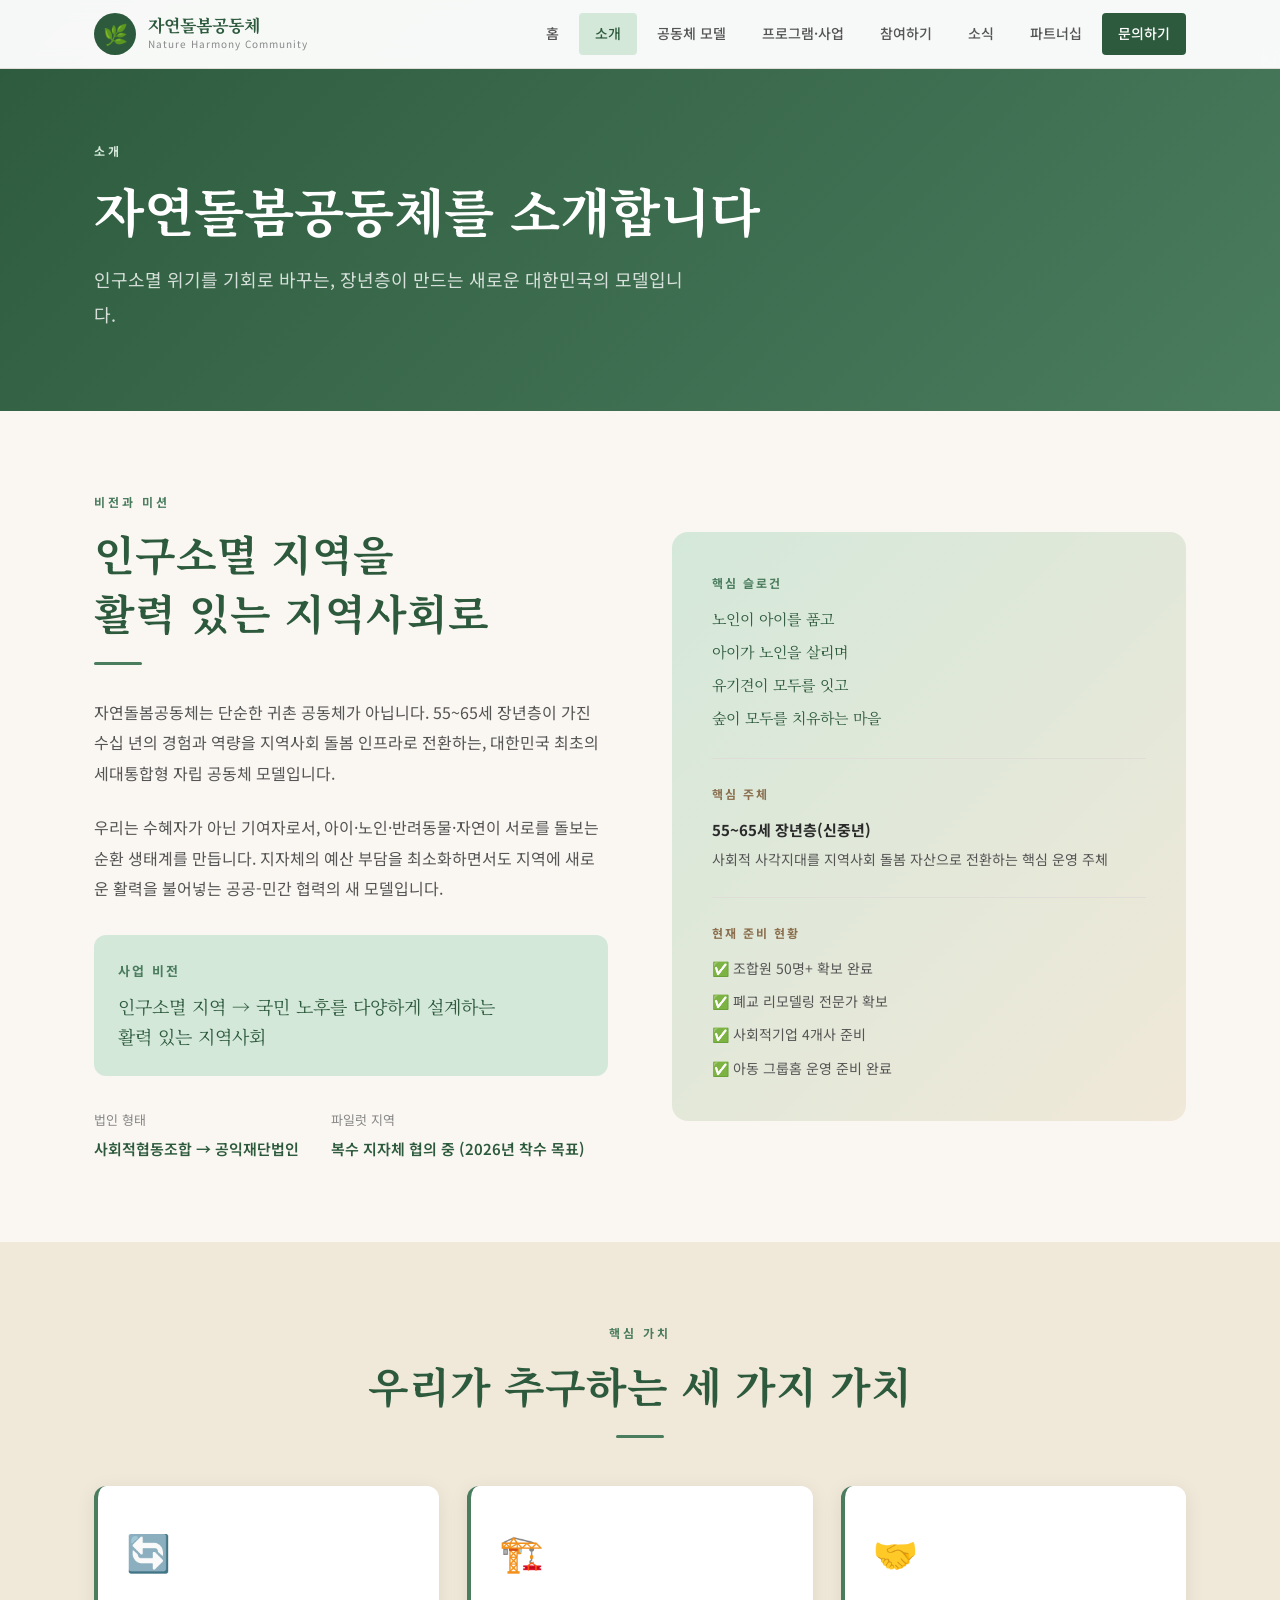
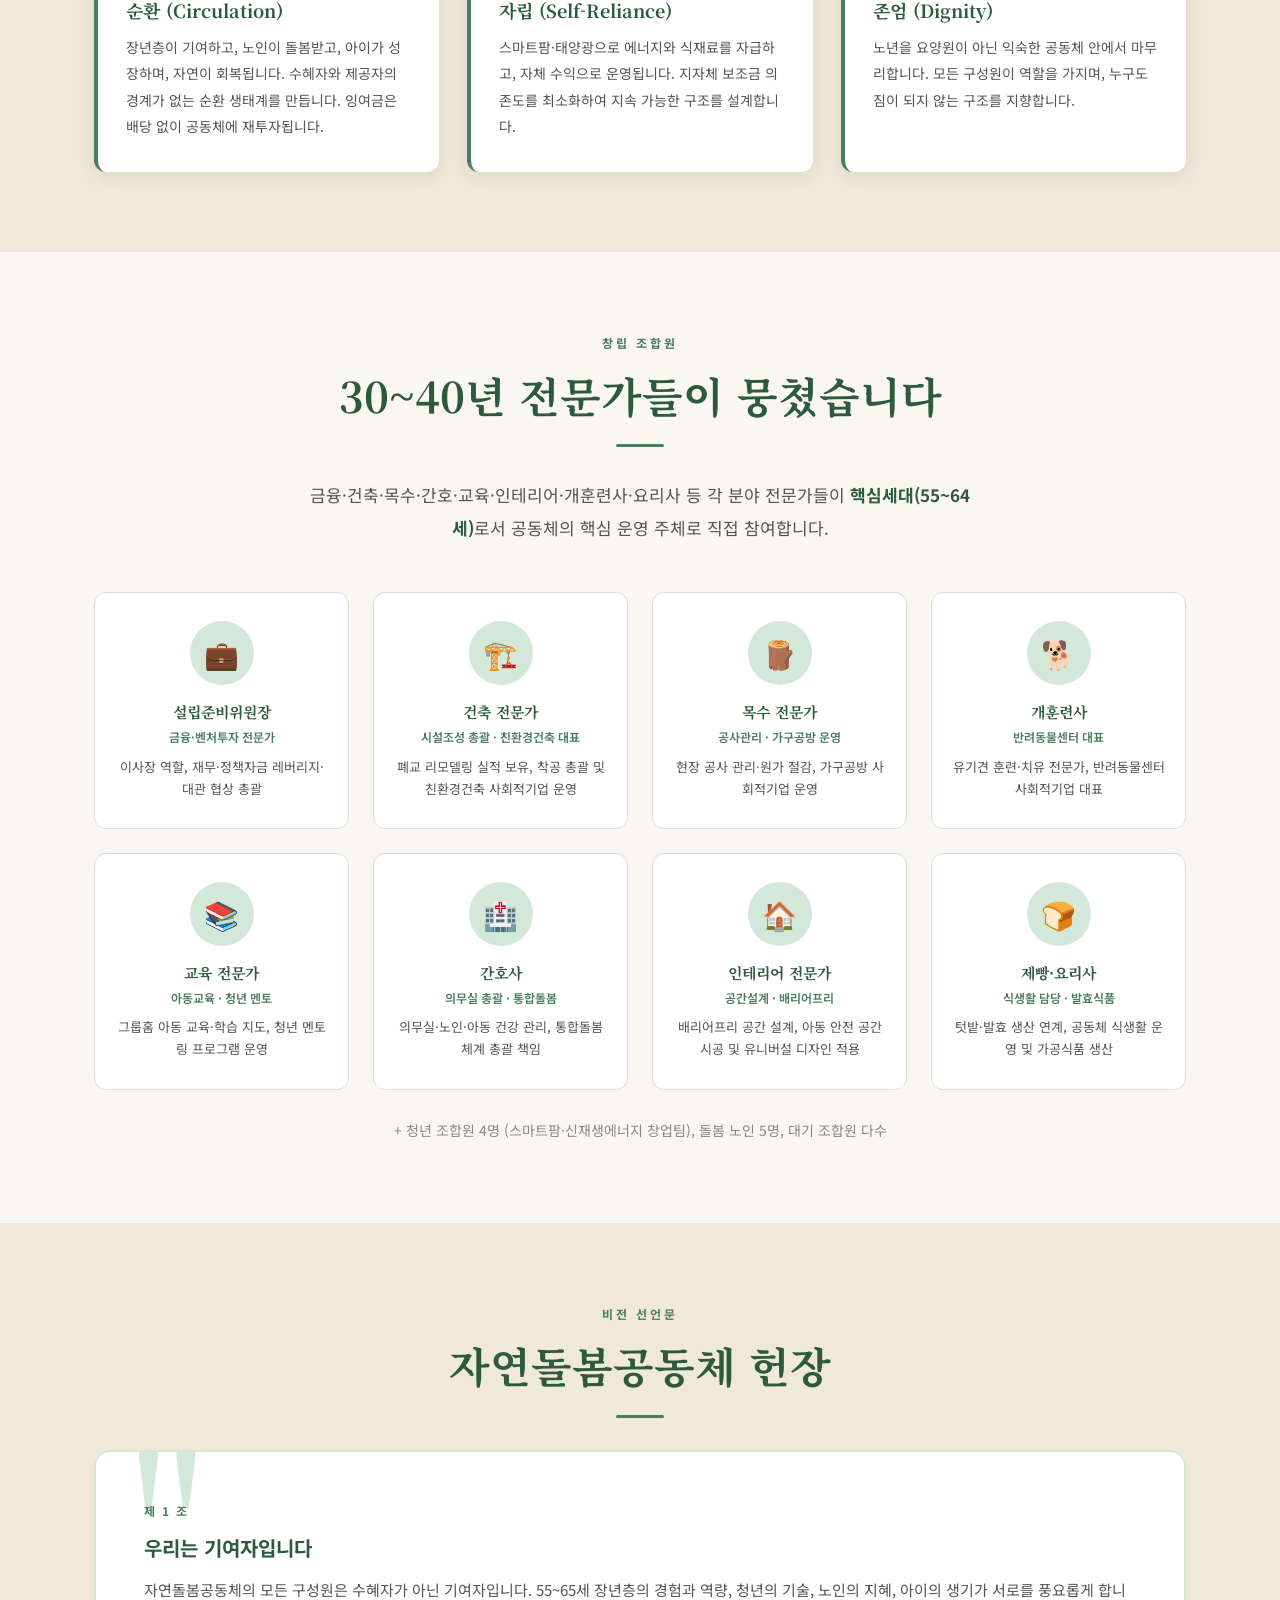
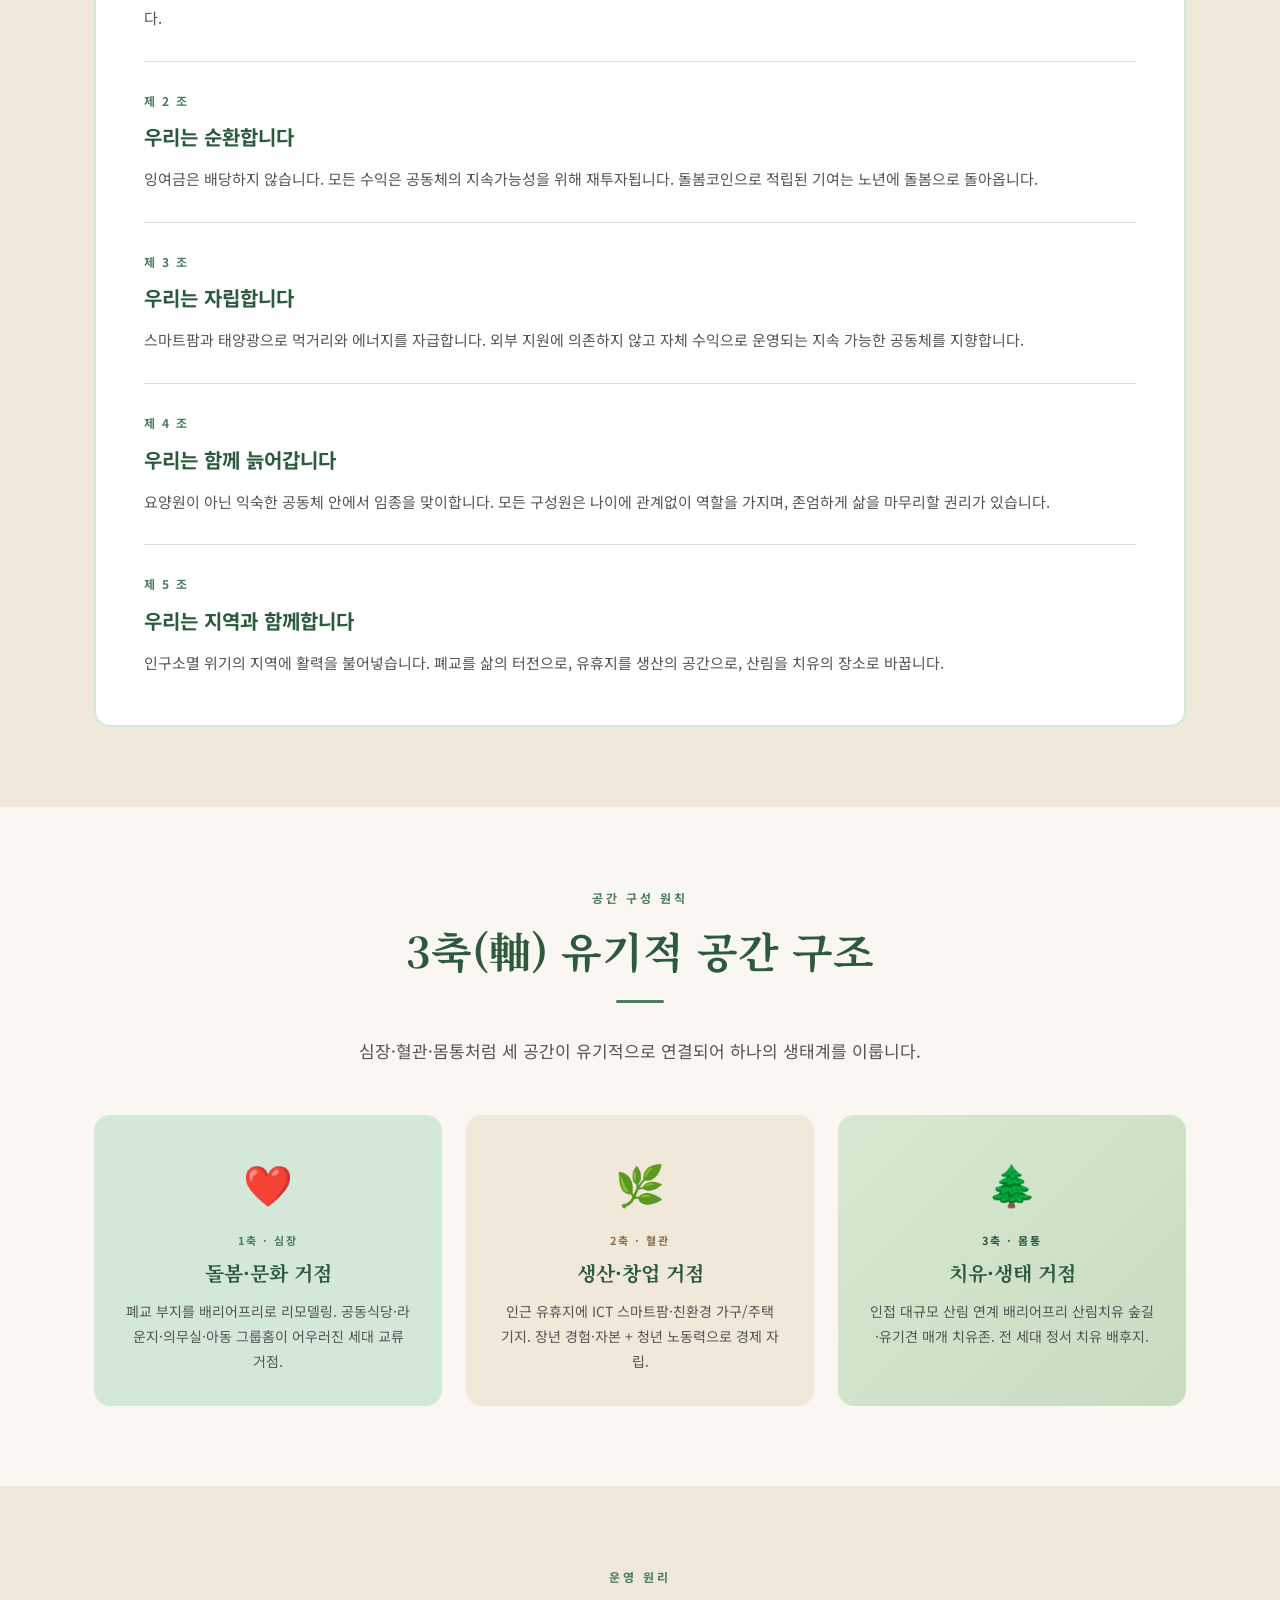
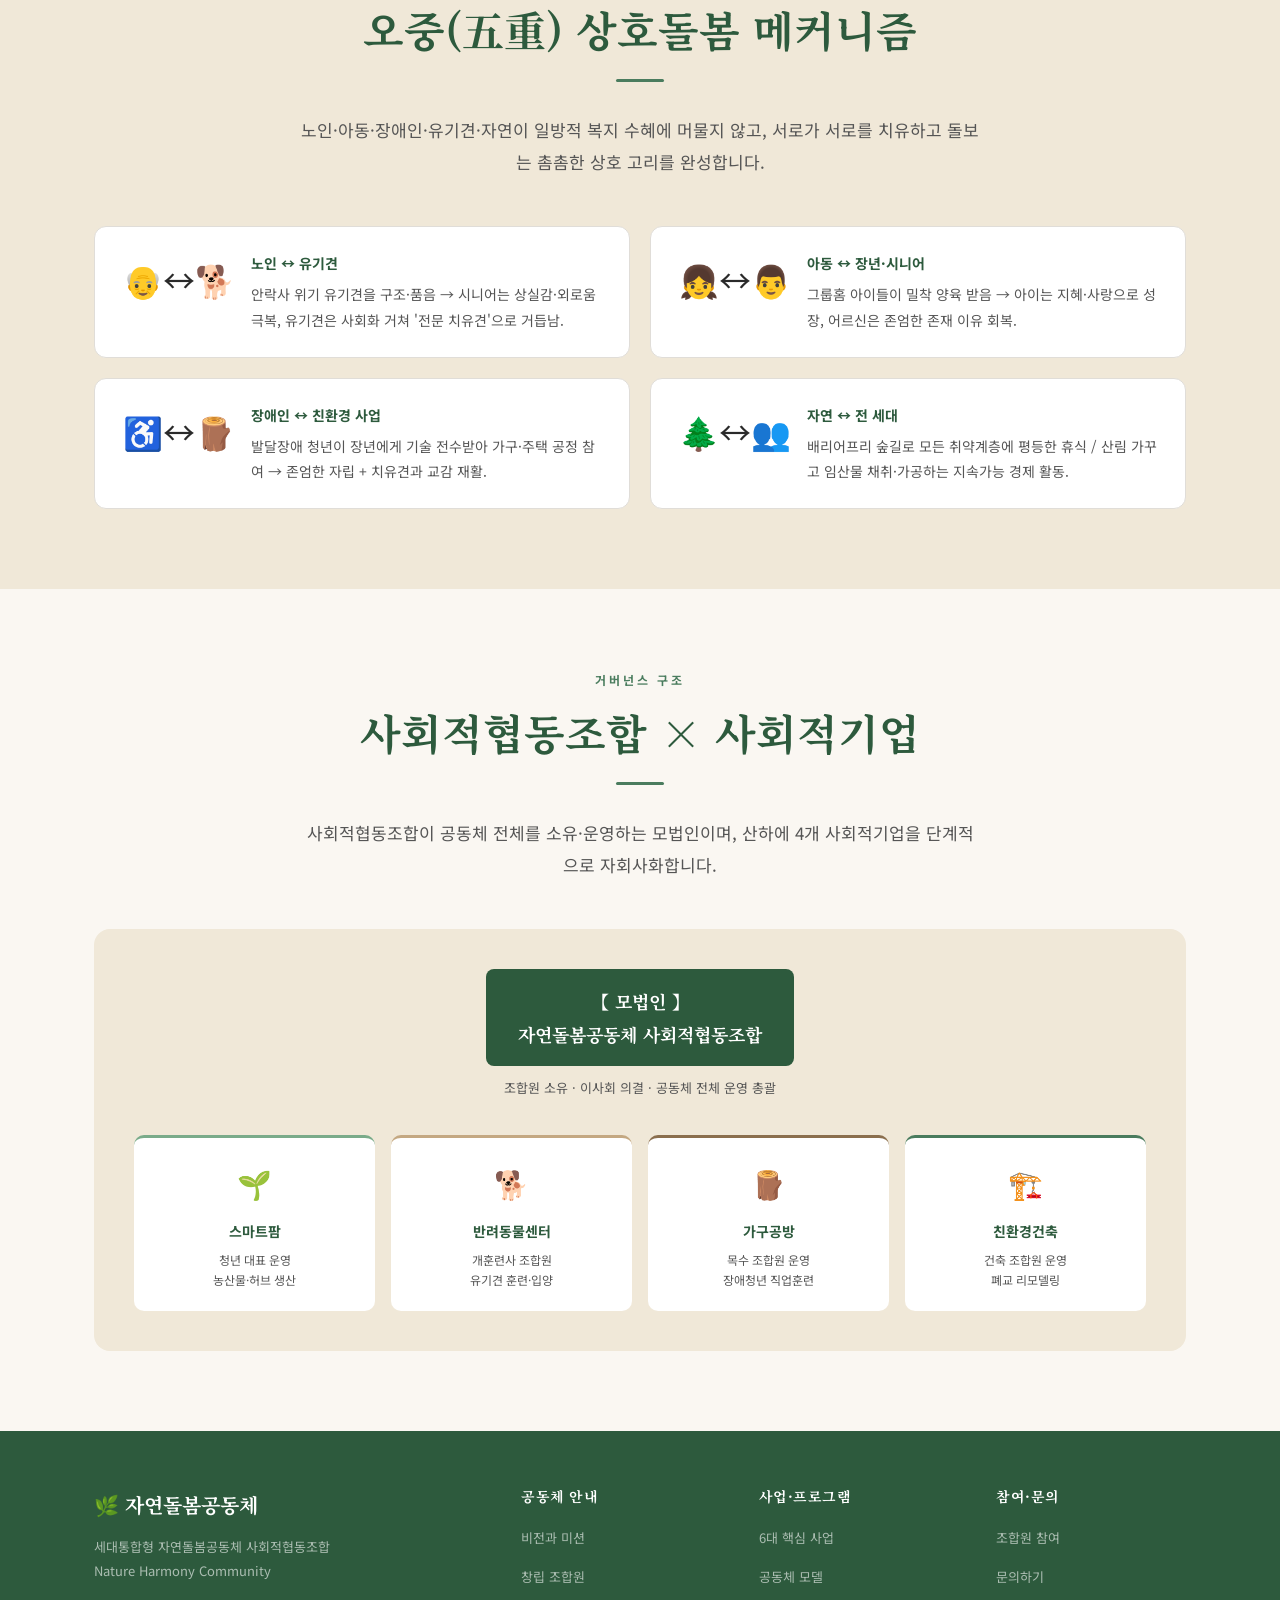
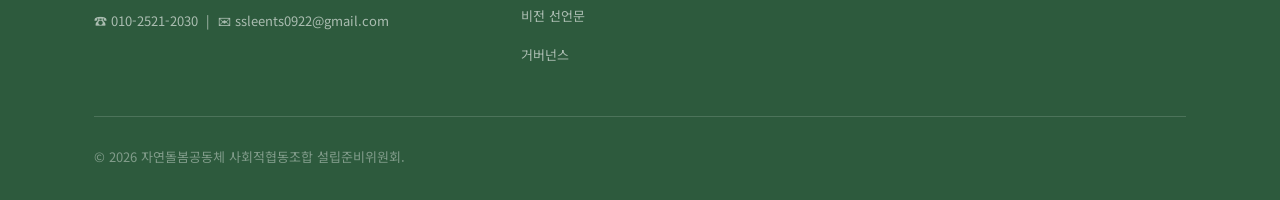
==== about.html @ 639fa91c "Add proposals page, anonymize names, update nav across all pages" ====
﻿<!DOCTYPE html>
<html lang="ko">
<head>
  <meta charset="UTF-8">
  <meta name="viewport" content="width=device-width, initial-scale=1.0">
  <title>소개 — 자연돌봄공동체</title>
  <link rel="stylesheet" href="style.css">
  <link rel="manifest" href="manifest.json">
  <meta name="theme-color" content="#2d5a3d">
  <meta name="apple-mobile-web-app-capable" content="yes">
  <meta name="apple-mobile-web-app-status-bar-style" content="black-translucent">
  <meta name="apple-mobile-web-app-title" content="자연돌봄공동체">
  <link rel="apple-touch-icon" href="images/icon-192.png">
  <style>
    .page-hero {
      background: linear-gradient(135deg, var(--green-deep) 0%, var(--green-mid) 100%);
      padding: 140px 0 80px;
      color: var(--white);
    }
    .value-grid {
      display: grid;
      grid-template-columns: repeat(3, 1fr);
      gap: 28px;
      margin-top: 48px;
    }
    .value-card {
      background: var(--white);
      border-radius: 12px;
      padding: 32px 28px;
      border-left: 4px solid var(--green-mid);
      box-shadow: 0 4px 20px var(--shadow);
    }
    .value-card h3 { font-size: 18px; color: var(--green-deep); margin-bottom: 10px; }
    .value-card p { font-size: 14px; color: var(--text-mid); line-height: 1.9; }
    .member-grid {
      display: grid;
      grid-template-columns: repeat(4, 1fr);
      gap: 24px;
      margin-top: 48px;
    }
    .member-card {
      background: var(--white);
      border-radius: 12px;
      padding: 28px 20px;
      text-align: center;
      border: 1px solid var(--border);
      transition: all 0.3s;
    }
    .member-card:hover {
      transform: translateY(-4px);
      box-shadow: 0 12px 36px var(--shadow-mid);
    }
    .member-avatar {
      width: 64px; height: 64px;
      border-radius: 50%;
      background: var(--green-pale);
      margin: 0 auto 16px;
      display: flex; align-items: center; justify-content: center;
      font-size: 28px;
    }
    .member-card h4 { font-size: 15px; color: var(--green-deep); margin-bottom: 4px; }
    .member-card .role { font-size: 12px; color: var(--green-mid); font-weight: 600; margin-bottom: 8px; }
    .member-card p { font-size: 13px; color: var(--text-mid); line-height: 1.7; }
    .charter-box {
      background: var(--white);
      border-radius: 16px;
      padding: 48px;
      border: 2px solid var(--green-pale);
      position: relative;
      overflow: hidden;
    }
    .charter-box::before {
      content: '"';
      position: absolute; top: -20px; left: 32px;
      font-family: 'Noto Serif KR', serif;
      font-size: 200px; color: var(--green-pale);
      line-height: 1; z-index: 0;
    }
    .charter-content { position: relative; z-index: 1; }
    .charter-article { margin-bottom: 28px; padding-bottom: 28px; border-bottom: 1px solid var(--border); }
    .charter-article:last-child { border-bottom: none; margin-bottom: 0; padding-bottom: 0; }
    .charter-num { font-size: 12px; font-weight: 700; letter-spacing: 2px; color: var(--green-mid); margin-bottom: 8px; }
    .charter-title { font-size: 20px; font-weight: 700; color: var(--green-deep); margin-bottom: 10px; }
    .charter-text { font-size: 15px; color: var(--text-mid); line-height: 1.9; }
    @media (max-width: 768px) {
      .value-grid { grid-template-columns: 1fr; }
      .member-grid { grid-template-columns: repeat(2, 1fr); }
      .charter-box { padding: 28px; }
    }
    @media (max-width: 480px) {
      .member-grid { grid-template-columns: 1fr; }
    }
  </style>
</head>
<body>

<nav id="navbar">
  <div class="container">
    <div class="nav-inner">
      <a href="index.html" class="nav-logo">
        <div class="nav-logo-icon">🌿</div>
        <div class="nav-logo-text">
          <span class="nav-logo-main">자연돌봄공동체</span>
          <span class="nav-logo-sub">Nature Harmony Community</span>
        </div>
      </a>
      <ul class="nav-menu" id="navMenu">
        <li><a href="index.html">홈</a></li>
        <li><a href="about.html" class="active">소개</a></li>
        <li><a href="community.html">공동체 모델</a></li>
        <li><a href="programs.html">프로그램·사업</a></li>
        <li><a href="join.html">참여하기</a></li>
        <li><a href="news.html">소식</a></li>
        <li><a href="proposals.html">파트너십</a></li>
        <li><a href="contact.html" class="nav-cta">문의하기</a></li>
      </ul>
      <button class="nav-toggle" id="navToggle"><span></span><span></span><span></span></button>
    </div>
  </div>
</nav>

<!-- 페이지 히어로 -->
<section class="page-hero">
  <div class="container">
    <div class="section-label" style="color:var(--green-pale)">소개</div>
    <h1 style="font-family:'Noto Serif KR',serif;font-size:clamp(32px,5vw,52px);font-weight:700;margin-bottom:16px;">
      자연돌봄공동체를 소개합니다
    </h1>
    <p style="font-size:18px;color:rgba(255,255,255,0.8);max-width:600px;line-height:1.9;">
      인구소멸 위기를 기회로 바꾸는, 장년층이 만드는 새로운 대한민국의 모델입니다.
    </p>
  </div>
</section>

<!-- 비전과 미션 -->
<section class="section" id="vision">
  <div class="container">
    <div class="intro-grid">
      <div class="fade-in">
        <div class="section-label">비전과 미션</div>
        <h2 class="section-title">인구소멸 지역을<br>활력 있는 지역사회로</h2>
        <div class="divider"></div>
        <p style="font-size:16px;color:var(--text-mid);line-height:1.9;margin-bottom:24px;">
          자연돌봄공동체는 단순한 귀촌 공동체가 아닙니다. 55~65세 장년층이 가진 수십 년의 경험과 역량을 지역사회 돌봄 인프라로 전환하는, 대한민국 최초의 세대통합형 자립 공동체 모델입니다.
        </p>
        <p style="font-size:16px;color:var(--text-mid);line-height:1.9;margin-bottom:32px;">
          우리는 수혜자가 아닌 기여자로서, 아이·노인·반려동물·자연이 서로를 돌보는 순환 생태계를 만듭니다. 지자체의 예산 부담을 최소화하면서도 지역에 새로운 활력을 불어넣는 공공-민간 협력의 새 모델입니다.
        </p>
        <div style="background:var(--green-pale);border-radius:12px;padding:24px;margin-bottom:32px;">
          <div style="font-size:13px;font-weight:700;color:var(--green-mid);letter-spacing:2px;margin-bottom:8px;">사업 비전</div>
          <div style="font-family:'Noto Serif KR',serif;font-size:18px;color:var(--green-deep);line-height:1.7;">
            인구소멸 지역 → 국민 노후를 다양하게 설계하는<br>활력 있는 지역사회
          </div>
        </div>
        <div style="display:flex;gap:32px;">
          <div>
            <div style="font-size:13px;color:var(--text-light);margin-bottom:4px;">법인 형태</div>
            <div style="font-size:15px;font-weight:600;color:var(--green-deep)">사회적협동조합 → 공익재단법인</div>
          </div>
          <div>
            <div style="font-size:13px;color:var(--text-light);margin-bottom:4px;">파일럿 지역</div>
            <div style="font-size:15px;font-weight:600;color:var(--green-deep)">복수 지자체 협의 중 (2026년 착수 목표)</div>
          </div>
        </div>
      </div>
      <div class="fade-in stagger-2">
        <div style="background:linear-gradient(135deg,var(--green-pale),var(--earth-pale));border-radius:16px;padding:40px;height:100%;display:flex;flex-direction:column;gap:24px;">
          <div>
            <div style="font-size:12px;font-weight:700;letter-spacing:2px;color:var(--green-mid);margin-bottom:8px;">핵심 슬로건</div>
            <div style="font-family:'Noto Serif KR',serif;font-size:15px;color:var(--green-deep);line-height:2.2;">
              노인이 아이를 품고<br>
              아이가 노인을 살리며<br>
              유기견이 모두를 잇고<br>
              숲이 모두를 치유하는 마을
            </div>
          </div>
          <hr style="border:none;border-top:1px solid var(--border);">
          <div>
            <div style="font-size:12px;font-weight:700;letter-spacing:2px;color:var(--earth-mid);margin-bottom:12px;">핵심 주체</div>
            <div style="font-size:15px;color:var(--text-dark);line-height:1.9;">
              <strong>55~65세 장년층(신중년)</strong><br>
              <span style="font-size:14px;color:var(--text-mid);">사회적 사각지대를 지역사회 돌봄 자산으로 전환하는 핵심 운영 주체</span>
            </div>
          </div>
          <hr style="border:none;border-top:1px solid var(--border);">
          <div>
            <div style="font-size:12px;font-weight:700;letter-spacing:2px;color:var(--earth-mid);margin-bottom:12px;">현재 준비 현황</div>
            <div style="display:flex;flex-direction:column;gap:8px;">
              <div style="font-size:14px;color:var(--text-mid);">✅ 조합원 50명+ 확보 완료</div>
              <div style="font-size:14px;color:var(--text-mid);">✅ 폐교 리모델링 전문가 확보</div>
              <div style="font-size:14px;color:var(--text-mid);">✅ 사회적기업 4개사 준비</div>
              <div style="font-size:14px;color:var(--text-mid);">✅ 아동 그룹홈 운영 준비 완료</div>
            </div>
          </div>
        </div>
      </div>
    </div>
  </div>
</section>

<!-- 핵심 가치 -->
<section class="section section-alt">
  <div class="container">
    <div class="text-center fade-in">
      <div class="section-label">핵심 가치</div>
      <h2 class="section-title">우리가 추구하는 세 가지 가치</h2>
      <div class="divider divider-center"></div>
    </div>
    <div class="value-grid">
      <div class="value-card fade-in stagger-1">
        <div style="font-size:36px;margin-bottom:16px;">🔄</div>
        <h3>순환 (Circulation)</h3>
        <p>장년층이 기여하고, 노인이 돌봄받고, 아이가 성장하며, 자연이 회복됩니다. 수혜자와 제공자의 경계가 없는 순환 생태계를 만듭니다. 잉여금은 배당 없이 공동체에 재투자됩니다.</p>
      </div>
      <div class="value-card fade-in stagger-2">
        <div style="font-size:36px;margin-bottom:16px;">🏗️</div>
        <h3>자립 (Self-Reliance)</h3>
        <p>스마트팜·태양광으로 에너지와 식재료를 자급하고, 자체 수익으로 운영됩니다. 지자체 보조금 의존도를 최소화하여 지속 가능한 구조를 설계합니다.</p>
      </div>
      <div class="value-card fade-in stagger-3">
        <div style="font-size:36px;margin-bottom:16px;">🤝</div>
        <h3>존엄 (Dignity)</h3>
        <p>노년을 요양원이 아닌 익숙한 공동체 안에서 마무리합니다. 모든 구성원이 역할을 가지며, 누구도 짐이 되지 않는 구조를 지향합니다.</p>
      </div>
    </div>
  </div>
</section>

<!-- 창립 조합원 -->
<section class="section" id="members">
  <div class="container">
    <div class="text-center fade-in">
      <div class="section-label">창립 조합원</div>
      <h2 class="section-title">30~40년 전문가들이 뭉쳤습니다</h2>
      <div class="divider divider-center"></div>
      <p class="section-subtitle">
        금융·건축·목수·간호·교육·인테리어·개훈련사·요리사 등 각 분야 전문가들이
        <strong style="color:var(--green-deep)">핵심세대(55~64세)</strong>로서 공동체의 핵심 운영 주체로 직접 참여합니다.
      </p>
    </div>
    <div class="member-grid">
      <div class="member-card fade-in stagger-1">
        <div class="member-avatar">💼</div>
        <h4>설립준비위원장</h4>
        <div class="role">금융·벤처투자 전문가</div>
        <p>이사장 역할, 재무·정책자금 레버리지·대관 협상 총괄</p>
      </div>
      <div class="member-card fade-in stagger-2">
        <div class="member-avatar">🏗️</div>
        <h4>건축 전문가</h4>
        <div class="role">시설조성 총괄 · 친환경건축 대표</div>
        <p>폐교 리모델링 실적 보유, 착공 총괄 및 친환경건축 사회적기업 운영</p>
      </div>
      <div class="member-card fade-in stagger-3">
        <div class="member-avatar">🪵</div>
        <h4>목수 전문가</h4>
        <div class="role">공사관리 · 가구공방 운영</div>
        <p>현장 공사 관리·원가 절감, 가구공방 사회적기업 운영</p>
      </div>
      <div class="member-card fade-in stagger-4">
        <div class="member-avatar">🐕</div>
        <h4>개훈련사</h4>
        <div class="role">반려동물센터 대표</div>
        <p>유기견 훈련·치유 전문가, 반려동물센터 사회적기업 대표</p>
      </div>
      <div class="member-card fade-in stagger-1">
        <div class="member-avatar">📚</div>
        <h4>교육 전문가</h4>
        <div class="role">아동교육 · 청년 멘토</div>
        <p>그룹홈 아동 교육·학습 지도, 청년 멘토링 프로그램 운영</p>
      </div>
      <div class="member-card fade-in stagger-2">
        <div class="member-avatar">🏥</div>
        <h4>간호사</h4>
        <div class="role">의무실 총괄 · 통합돌봄</div>
        <p>의무실·노인·아동 건강 관리, 통합돌봄 체계 총괄 책임</p>
      </div>
      <div class="member-card fade-in stagger-3">
        <div class="member-avatar">🏠</div>
        <h4>인테리어 전문가</h4>
        <div class="role">공간설계 · 배리어프리</div>
        <p>배리어프리 공간 설계, 아동 안전 공간 시공 및 유니버설 디자인 적용</p>
      </div>
      <div class="member-card fade-in stagger-4">
        <div class="member-avatar">🍞</div>
        <h4>제빵·요리사</h4>
        <div class="role">식생활 담당 · 발효식품</div>
        <p>텃밭·발효 생산 연계, 공동체 식생활 운영 및 가공식품 생산</p>
      </div>
    </div>
    <p style="text-align:center;margin-top:28px;font-size:14px;color:var(--text-light);">
      + 청년 조합원 4명 (스마트팜·신재생에너지 창업팀), 돌봄 노인 5명, 대기 조합원 다수
    </p>
  </div>
</section>

<!-- 비전 선언문 / 헌장 -->
<section class="section section-alt" id="charter">
  <div class="container">
    <div class="text-center fade-in">
      <div class="section-label">비전 선언문</div>
      <h2 class="section-title">자연돌봄공동체 헌장</h2>
      <div class="divider divider-center"></div>
    </div>
    <div class="charter-box fade-in" style="margin-top:0;">
      <div class="charter-content">
        <div class="charter-article">
          <div class="charter-num">제 1 조</div>
          <div class="charter-title">우리는 기여자입니다</div>
          <div class="charter-text">자연돌봄공동체의 모든 구성원은 수혜자가 아닌 기여자입니다. 55~65세 장년층의 경험과 역량, 청년의 기술, 노인의 지혜, 아이의 생기가 서로를 풍요롭게 합니다.</div>
        </div>
        <div class="charter-article">
          <div class="charter-num">제 2 조</div>
          <div class="charter-title">우리는 순환합니다</div>
          <div class="charter-text">잉여금은 배당하지 않습니다. 모든 수익은 공동체의 지속가능성을 위해 재투자됩니다. 돌봄코인으로 적립된 기여는 노년에 돌봄으로 돌아옵니다.</div>
        </div>
        <div class="charter-article">
          <div class="charter-num">제 3 조</div>
          <div class="charter-title">우리는 자립합니다</div>
          <div class="charter-text">스마트팜과 태양광으로 먹거리와 에너지를 자급합니다. 외부 지원에 의존하지 않고 자체 수익으로 운영되는 지속 가능한 공동체를 지향합니다.</div>
        </div>
        <div class="charter-article">
          <div class="charter-num">제 4 조</div>
          <div class="charter-title">우리는 함께 늙어갑니다</div>
          <div class="charter-text">요양원이 아닌 익숙한 공동체 안에서 임종을 맞이합니다. 모든 구성원은 나이에 관계없이 역할을 가지며, 존엄하게 삶을 마무리할 권리가 있습니다.</div>
        </div>
        <div class="charter-article">
          <div class="charter-num">제 5 조</div>
          <div class="charter-title">우리는 지역과 함께합니다</div>
          <div class="charter-text">인구소멸 위기의 지역에 활력을 불어넣습니다. 폐교를 삶의 터전으로, 유휴지를 생산의 공간으로, 산림을 치유의 장소로 바꿉니다.</div>
        </div>
      </div>
    </div>
  </div>
</section>

<!-- 3축 공간 구조 -->
<section class="section" id="space">
  <div class="container">
    <div class="text-center fade-in">
      <div class="section-label">공간 구성 원칙</div>
      <h2 class="section-title">3축(軸) 유기적 공간 구조</h2>
      <div class="divider divider-center"></div>
      <p class="section-subtitle">
        심장·혈관·몸통처럼 세 공간이 유기적으로 연결되어 하나의 생태계를 이룹니다.
      </p>
    </div>
    <div style="display:grid;grid-template-columns:repeat(3,1fr);gap:24px;margin-top:48px;" class="fade-in axis-grid">
      <div style="background:var(--green-pale);border-radius:16px;padding:32px;text-align:center;">
        <div style="font-size:40px;margin-bottom:12px;">❤️</div>
        <div style="font-size:11px;font-weight:700;letter-spacing:2px;color:var(--green-mid);margin-bottom:8px;">1축 · 심장</div>
        <h3 style="font-size:20px;color:var(--green-deep);margin-bottom:12px;">돌봄·문화 거점</h3>
        <p style="font-size:14px;color:var(--text-mid);line-height:1.8;">폐교 부지를 배리어프리로 리모델링. 공동식당·라운지·의무실·아동 그룹홈이 어우러진 세대 교류 거점.</p>
      </div>
      <div style="background:var(--earth-pale);border-radius:16px;padding:32px;text-align:center;">
        <div style="font-size:40px;margin-bottom:12px;">🌿</div>
        <div style="font-size:11px;font-weight:700;letter-spacing:2px;color:var(--earth-mid);margin-bottom:8px;">2축 · 혈관</div>
        <h3 style="font-size:20px;color:var(--green-deep);margin-bottom:12px;">생산·창업 거점</h3>
        <p style="font-size:14px;color:var(--text-mid);line-height:1.8;">인근 유휴지에 ICT 스마트팜·친환경 가구/주택 기지. 장년 경험·자본 + 청년 노동력으로 경제 자립.</p>
      </div>
      <div style="background:linear-gradient(135deg,#d8e8d0,#c8dcc0);border-radius:16px;padding:32px;text-align:center;">
        <div style="font-size:40px;margin-bottom:12px;">🌲</div>
        <div style="font-size:11px;font-weight:700;letter-spacing:2px;color:var(--green-deep);margin-bottom:8px;">3축 · 몸통</div>
        <h3 style="font-size:20px;color:var(--green-deep);margin-bottom:12px;">치유·생태 거점</h3>
        <p style="font-size:14px;color:var(--text-mid);line-height:1.8;">인접 대규모 산림 연계 배리어프리 산림치유 숲길·유기견 매개 치유존. 전 세대 정서 치유 배후지.</p>
      </div>
    </div>
    <style>@media(max-width:640px){.axis-grid{grid-template-columns:1fr!important;}}</style>
  </div>
</section>

<!-- 오중 상호돌봄 -->
<section class="section section-alt">
  <div class="container">
    <div class="text-center fade-in">
      <div class="section-label">운영 원리</div>
      <h2 class="section-title">오중(五重) 상호돌봄 메커니즘</h2>
      <div class="divider divider-center"></div>
      <p class="section-subtitle">
        노인·아동·장애인·유기견·자연이 일방적 복지 수혜에 머물지 않고,
        서로가 서로를 치유하고 돌보는 촘촘한 상호 고리를 완성합니다.
      </p>
    </div>
    <div style="display:grid;grid-template-columns:1fr 1fr;gap:20px;margin-top:48px;" class="fade-in mutual-grid">
      <div style="background:var(--white);border-radius:12px;padding:24px 28px;border:1px solid var(--border);display:flex;gap:16px;align-items:flex-start;">
        <div style="font-size:32px;flex-shrink:0;">👴↔️🐕</div>
        <div>
          <div style="font-size:14px;font-weight:700;color:var(--green-deep);margin-bottom:6px;">노인 ↔ 유기견</div>
          <p style="font-size:14px;color:var(--text-mid);line-height:1.8;">안락사 위기 유기견을 구조·품음 → 시니어는 상실감·외로움 극복, 유기견은 사회화 거쳐 '전문 치유견'으로 거듭남.</p>
        </div>
      </div>
      <div style="background:var(--white);border-radius:12px;padding:24px 28px;border:1px solid var(--border);display:flex;gap:16px;align-items:flex-start;">
        <div style="font-size:32px;flex-shrink:0;">👧↔️👨</div>
        <div>
          <div style="font-size:14px;font-weight:700;color:var(--green-deep);margin-bottom:6px;">아동 ↔ 장년·시니어</div>
          <p style="font-size:14px;color:var(--text-mid);line-height:1.8;">그룹홈 아이들이 밀착 양육 받음 → 아이는 지혜·사랑으로 성장, 어르신은 존엄한 존재 이유 회복.</p>
        </div>
      </div>
      <div style="background:var(--white);border-radius:12px;padding:24px 28px;border:1px solid var(--border);display:flex;gap:16px;align-items:flex-start;">
        <div style="font-size:32px;flex-shrink:0;">♿↔️🪵</div>
        <div>
          <div style="font-size:14px;font-weight:700;color:var(--green-deep);margin-bottom:6px;">장애인 ↔ 친환경 사업</div>
          <p style="font-size:14px;color:var(--text-mid);line-height:1.8;">발달장애 청년이 장년에게 기술 전수받아 가구·주택 공정 참여 → 존엄한 자립 + 치유견과 교감 재활.</p>
        </div>
      </div>
      <div style="background:var(--white);border-radius:12px;padding:24px 28px;border:1px solid var(--border);display:flex;gap:16px;align-items:flex-start;">
        <div style="font-size:32px;flex-shrink:0;">🌲↔️👥</div>
        <div>
          <div style="font-size:14px;font-weight:700;color:var(--green-deep);margin-bottom:6px;">자연 ↔ 전 세대</div>
          <p style="font-size:14px;color:var(--text-mid);line-height:1.8;">배리어프리 숲길로 모든 취약계층에 평등한 휴식 / 산림 가꾸고 임산물 채취·가공하는 지속가능 경제 활동.</p>
        </div>
      </div>
    </div>
    <style>@media(max-width:640px){.mutual-grid{grid-template-columns:1fr!important;}}</style>
  </div>
</section>

<!-- 거버넌스 -->
<section class="section" id="governance">
  <div class="container">
    <div class="text-center fade-in">
      <div class="section-label">거버넌스 구조</div>
      <h2 class="section-title">사회적협동조합 × 사회적기업</h2>
      <div class="divider divider-center"></div>
      <p class="section-subtitle">
        사회적협동조합이 공동체 전체를 소유·운영하는 모법인이며,
        산하에 4개 사회적기업을 단계적으로 자회사화합니다.
      </p>
    </div>
    <div style="margin-top:48px;background:var(--earth-pale);border-radius:16px;padding:40px;" class="fade-in">
      <div style="text-align:center;margin-bottom:36px;">
        <div style="display:inline-block;background:var(--green-deep);color:white;padding:16px 32px;border-radius:8px;font-family:'Noto Serif KR',serif;font-size:18px;font-weight:700;">
          【 모법인 】<br>자연돌봄공동체 사회적협동조합
        </div>
        <div style="font-size:13px;color:var(--text-mid);margin-top:10px;">조합원 소유 · 이사회 의결 · 공동체 전체 운영 총괄</div>
      </div>
      <div style="display:grid;grid-template-columns:repeat(4,1fr);gap:16px;" class="governance-sub">
        <div style="background:white;border-radius:10px;padding:20px;text-align:center;border-top:3px solid #7aab8a;">
          <div style="font-size:28px;margin-bottom:10px;">🌱</div>
          <div style="font-size:14px;font-weight:700;color:var(--green-deep);margin-bottom:6px;">스마트팜</div>
          <div style="font-size:12px;color:var(--text-mid);line-height:1.7;">청년 대표 운영<br>농산물·허브 생산</div>
        </div>
        <div style="background:white;border-radius:10px;padding:20px;text-align:center;border-top:3px solid #c4a882;">
          <div style="font-size:28px;margin-bottom:10px;">🐕</div>
          <div style="font-size:14px;font-weight:700;color:var(--green-deep);margin-bottom:6px;">반려동물센터</div>
          <div style="font-size:12px;color:var(--text-mid);line-height:1.7;">개훈련사 조합원<br>유기견 훈련·입양</div>
        </div>
        <div style="background:white;border-radius:10px;padding:20px;text-align:center;border-top:3px solid #8b6f4e;">
          <div style="font-size:28px;margin-bottom:10px;">🪵</div>
          <div style="font-size:14px;font-weight:700;color:var(--green-deep);margin-bottom:6px;">가구공방</div>
          <div style="font-size:12px;color:var(--text-mid);line-height:1.7;">목수 조합원 운영<br>장애청년 직업훈련</div>
        </div>
        <div style="background:white;border-radius:10px;padding:20px;text-align:center;border-top:3px solid #4a7c5e;">
          <div style="font-size:28px;margin-bottom:10px;">🏗️</div>
          <div style="font-size:14px;font-weight:700;color:var(--green-deep);margin-bottom:6px;">친환경건축</div>
          <div style="font-size:12px;color:var(--text-mid);line-height:1.7;">건축 조합원 운영<br>폐교 리모델링</div>
        </div>
      </div>
    </div>
    <style>
      @media (max-width: 640px) {
        .governance-sub { grid-template-columns: repeat(2, 1fr) !important; }
      }
    </style>
  </div>
</section>

<footer>
  <div class="container">
    <div class="footer-grid">
      <div>
        <div class="footer-logo-main">🌿 자연돌봄공동체</div>
        <p class="footer-desc">세대통합형 자연돌봄공동체 사회적협동조합<br>Nature Harmony Community<br><br>☎ 010-2521-2030 &nbsp;|&nbsp; ✉ ssleents0922@gmail.com</p>
      </div>
      <div class="footer-col">
        <h4>공동체 안내</h4>
        <ul>
          <li><a href="about.html#vision">비전과 미션</a></li>
          <li><a href="about.html#members">창립 조합원</a></li>
          <li><a href="about.html#charter">비전 선언문</a></li>
          <li><a href="about.html#governance">거버넌스</a></li>
        </ul>
      </div>
      <div class="footer-col">
        <h4>사업·프로그램</h4>
        <ul>
          <li><a href="programs.html">6대 핵심 사업</a></li>
          <li><a href="community.html">공동체 모델</a></li>
        </ul>
      </div>
      <div class="footer-col">
        <h4>참여·문의</h4>
        <ul>
          <li><a href="join.html">조합원 참여</a></li>
          <li><a href="contact.html">문의하기</a></li>
        </ul>
      </div>
    </div>
    <div class="footer-bottom">
      <span>© 2026 자연돌봄공동체 사회적협동조합 설립준비위원회.</span>
      
    </div>
  </div>
</footer>

<script>
  const navbar = document.getElementById('navbar');
  window.addEventListener('scroll', () => navbar.classList.toggle('scrolled', window.scrollY > 20));
    if ('serviceWorker' in navigator) { navigator.serviceWorker.register('/sw.js').catch(()=>{}); }
  document.getElementById('navToggle').addEventListener('click', () => document.getElementById('navMenu').classList.toggle('open'));
  const observer = new IntersectionObserver(entries => entries.forEach(e => { if(e.isIntersecting) e.target.classList.add('visible'); }), { threshold: 0.1 });
  document.querySelectorAll('.fade-in').forEach(el => observer.observe(el));
</script>
</body>
</html>
---- style.css ----
/* ===========================
   자연돌봄공동체 공식 홈페이지
   디자인: 한국적 자연/친환경 감성
   =========================== */

@import url('https://fonts.googleapis.com/css2?family=Noto+Serif+KR:wght@300;400;600;700&family=Noto+Sans+KR:wght@300;400;500;700&display=swap');

:root {
  --green-deep:   #2d5a3d;
  --green-mid:    #4a7c5e;
  --green-light:  #7aab8a;
  --green-pale:   #d4e8da;
  --earth-dark:   #5c4a32;
  --earth-mid:    #8b6f4e;
  --earth-light:  #c4a882;
  --earth-pale:   #f0e8d8;
  --cream:        #faf7f2;
  --white:        #ffffff;
  --text-dark:    #2a2a2a;
  --text-mid:     #555555;
  --text-light:   #888888;
  --accent:       #e8773a;
  --accent-pale:  #fef0e6;
  --shadow:       rgba(0,0,0,0.08);
  --shadow-mid:   rgba(0,0,0,0.15);
  --border:       #e0ddd8;
}

* { margin: 0; padding: 0; box-sizing: border-box; }

html { scroll-behavior: smooth; }

body {
  font-family: 'Noto Sans KR', sans-serif;
  color: var(--text-dark);
  background: var(--cream);
  line-height: 1.8;
}

h1, h2, h3, h4 {
  font-family: 'Noto Serif KR', serif;
  line-height: 1.4;
}

a { text-decoration: none; color: inherit; }

img { max-width: 100%; display: block; }

/* ===== 공통 레이아웃 ===== */
.container {
  max-width: 1140px;
  margin: 0 auto;
  padding: 0 24px;
}

.section {
  padding: 80px 0;
}

.section-alt {
  background: var(--earth-pale);
}

.section-green {
  background: var(--green-deep);
  color: var(--white);
}

.section-label {
  font-size: 12px;
  font-weight: 700;
  letter-spacing: 3px;
  text-transform: uppercase;
  color: var(--green-mid);
  margin-bottom: 12px;
}

.section-green .section-label {
  color: var(--green-pale);
}

.section-title {
  font-size: clamp(28px, 4vw, 42px);
  font-weight: 700;
  color: var(--green-deep);
  margin-bottom: 16px;
}

.section-green .section-title {
  color: var(--white);
}

.section-subtitle {
  font-size: 17px;
  color: var(--text-mid);
  max-width: 680px;
  line-height: 1.9;
}

.section-green .section-subtitle {
  color: rgba(255,255,255,0.8);
}

.text-center { text-align: center; }
.text-center .section-subtitle { margin: 0 auto; }

.divider {
  width: 48px;
  height: 3px;
  background: var(--green-mid);
  margin: 20px 0 32px;
  border-radius: 2px;
}

.divider-center {
  margin: 20px auto 32px;
}

/* ===== 버튼 ===== */
.btn {
  display: inline-block;
  padding: 14px 32px;
  border-radius: 4px;
  font-size: 15px;
  font-weight: 500;
  cursor: pointer;
  transition: all 0.25s;
  font-family: 'Noto Sans KR', sans-serif;
  border: none;
  letter-spacing: 0.5px;
}

.btn-primary {
  background: var(--green-deep);
  color: var(--white);
}

.btn-primary:hover {
  background: var(--green-mid);
  transform: translateY(-1px);
  box-shadow: 0 6px 20px rgba(45,90,61,0.3);
}

.btn-outline {
  background: transparent;
  color: var(--green-deep);
  border: 2px solid var(--green-deep);
}

.btn-outline:hover {
  background: var(--green-deep);
  color: var(--white);
}

.btn-white {
  background: var(--white);
  color: var(--green-deep);
}

.btn-white:hover {
  background: var(--green-pale);
}

/* ===== 네비게이션 ===== */
#navbar {
  position: fixed;
  top: 0; left: 0; right: 0;
  z-index: 1000;
  background: rgba(255,255,255,0.96);
  backdrop-filter: blur(10px);
  border-bottom: 1px solid var(--border);
  transition: box-shadow 0.3s;
}

#navbar.scrolled {
  box-shadow: 0 2px 20px var(--shadow-mid);
}

.nav-inner {
  display: flex;
  align-items: center;
  justify-content: space-between;
  height: 68px;
}

.nav-logo {
  display: flex;
  align-items: center;
  gap: 12px;
}

.nav-logo-icon {
  width: 42px;
  height: 42px;
  background: var(--green-deep);
  border-radius: 50%;
  display: flex;
  align-items: center;
  justify-content: center;
  font-size: 20px;
}

.nav-logo-text {
  display: flex;
  flex-direction: column;
}

.nav-logo-main {
  font-family: 'Noto Serif KR', serif;
  font-size: 17px;
  font-weight: 700;
  color: var(--green-deep);
  line-height: 1.2;
}

.nav-logo-sub {
  font-size: 10px;
  color: var(--text-light);
  letter-spacing: 1px;
}

.nav-menu {
  display: flex;
  list-style: none;
  gap: 4px;
  align-items: center;
}

.nav-menu a {
  display: block;
  padding: 8px 16px;
  font-size: 14px;
  font-weight: 500;
  color: var(--text-mid);
  border-radius: 4px;
  transition: all 0.2s;
  white-space: nowrap;
}

.nav-menu a:hover,
.nav-menu a.active {
  color: var(--green-deep);
  background: var(--green-pale);
}

.nav-cta {
  background: var(--green-deep) !important;
  color: var(--white) !important;
  border-radius: 4px;
}

.nav-cta:hover {
  background: var(--green-mid) !important;
}

.nav-toggle {
  display: none;
  background: none;
  border: none;
  cursor: pointer;
  padding: 8px;
  flex-direction: column;
  gap: 5px;
}

.nav-toggle span {
  display: block;
  width: 24px;
  height: 2px;
  background: var(--green-deep);
  border-radius: 2px;
  transition: all 0.3s;
}

/* ===== 히어로 ===== */
#hero {
  min-height: 100vh;
  background:
    linear-gradient(to bottom, rgba(20,45,28,0.65) 0%, rgba(20,45,28,0.4) 60%, rgba(20,45,28,0.7) 100%),
    url('images/hero-bg.jpg') center 30%/cover no-repeat;
  display: flex;
  align-items: center;
  padding-top: 68px;
  position: relative;
  overflow: hidden;
}

#hero::after {
  content: '';
  position: absolute;
  bottom: 0; left: 0; right: 0;
  height: 80px;
  background: linear-gradient(to top, var(--cream), transparent);
}

.hero-content {
  color: var(--white);
  max-width: 760px;
}

.hero-badge {
  display: inline-block;
  background: rgba(255,255,255,0.18);
  backdrop-filter: blur(6px);
  border: 1px solid rgba(255,255,255,0.3);
  color: var(--white);
  padding: 6px 18px;
  border-radius: 20px;
  font-size: 13px;
  font-weight: 500;
  letter-spacing: 1px;
  margin-bottom: 28px;
}

.hero-title {
  font-family: 'Noto Serif KR', serif;
  font-size: clamp(34px, 5vw, 64px);
  font-weight: 700;
  line-height: 1.3;
  margin-bottom: 24px;
  text-shadow: 0 2px 20px rgba(0,0,0,0.3);
}

.hero-title em {
  color: var(--green-pale);
  font-style: normal;
}

.hero-desc {
  font-size: clamp(16px, 2vw, 19px);
  line-height: 1.9;
  color: rgba(255,255,255,0.88);
  margin-bottom: 40px;
  max-width: 600px;
}

.hero-buttons {
  display: flex;
  gap: 14px;
  flex-wrap: wrap;
}

.hero-stats {
  display: flex;
  gap: 48px;
  margin-top: 64px;
  padding-top: 32px;
  border-top: 1px solid rgba(255,255,255,0.2);
}

.hero-stat-num {
  font-family: 'Noto Serif KR', serif;
  font-size: 32px;
  font-weight: 700;
  color: var(--green-pale);
}

.hero-stat-label {
  font-size: 13px;
  color: rgba(255,255,255,0.7);
  margin-top: 2px;
}

/* ===== 비전 카드 ===== */
.vision-grid {
  display: grid;
  grid-template-columns: repeat(4, 1fr);
  gap: 24px;
  margin-top: 56px;
}

.vision-card {
  background: var(--white);
  border-radius: 12px;
  padding: 32px 24px;
  text-align: center;
  border: 1px solid var(--border);
  transition: all 0.3s;
  position: relative;
  overflow: hidden;
}

.vision-card::before {
  content: '';
  position: absolute;
  top: 0; left: 0; right: 0;
  height: 4px;
  background: var(--green-mid);
  transform: scaleX(0);
  transition: transform 0.3s;
}

.vision-card:hover {
  transform: translateY(-4px);
  box-shadow: 0 12px 40px var(--shadow-mid);
}

.vision-card:hover::before {
  transform: scaleX(1);
}

.vision-icon {
  font-size: 40px;
  margin-bottom: 16px;
}

.vision-card h3 {
  font-size: 18px;
  font-weight: 700;
  color: var(--green-deep);
  margin-bottom: 10px;
}

.vision-card p {
  font-size: 14px;
  color: var(--text-mid);
  line-height: 1.8;
}

/* ===== 소개 섹션 ===== */
.intro-grid {
  display: grid;
  grid-template-columns: 1fr 1fr;
  gap: 64px;
  align-items: center;
}

.intro-image {
  border-radius: 12px;
  overflow: hidden;
  box-shadow: 0 20px 60px var(--shadow-mid);
  aspect-ratio: 4/3;
  background: linear-gradient(135deg, var(--green-pale), var(--earth-pale));
  display: flex;
  align-items: center;
  justify-content: center;
  font-size: 80px;
}

.intro-image img {
  width: 100%;
  height: 100%;
  object-fit: cover;
}

.intro-quote {
  font-family: 'Noto Serif KR', serif;
  font-size: 20px;
  line-height: 1.8;
  color: var(--green-deep);
  font-style: italic;
  border-left: 4px solid var(--green-mid);
  padding-left: 20px;
  margin: 28px 0;
}

.intro-features {
  display: flex;
  flex-direction: column;
  gap: 16px;
  margin-top: 28px;
}

.intro-feature {
  display: flex;
  align-items: flex-start;
  gap: 14px;
}

.intro-feature-icon {
  width: 36px;
  height: 36px;
  background: var(--green-pale);
  border-radius: 50%;
  display: flex;
  align-items: center;
  justify-content: center;
  font-size: 16px;
  flex-shrink: 0;
  margin-top: 2px;
}

.intro-feature-text strong {
  display: block;
  font-size: 15px;
  color: var(--green-deep);
  margin-bottom: 2px;
}

.intro-feature-text span {
  font-size: 14px;
  color: var(--text-mid);
}

/* ===== 생애주기 섹션 ===== */
.lifecycle-grid {
  display: grid;
  grid-template-columns: repeat(3, 1fr);
  gap: 32px;
  margin-top: 56px;
}

.lifecycle-card {
  background: rgba(255,255,255,0.1);
  border: 1px solid rgba(255,255,255,0.2);
  border-radius: 12px;
  padding: 36px 28px;
  position: relative;
  transition: all 0.3s;
}

.lifecycle-card:hover {
  background: rgba(255,255,255,0.15);
  transform: translateY(-4px);
}

.lifecycle-step {
  font-size: 13px;
  font-weight: 700;
  letter-spacing: 2px;
  color: var(--green-pale);
  opacity: 0.7;
  margin-bottom: 8px;
}

.lifecycle-card h3 {
  font-size: 22px;
  color: var(--white);
  margin-bottom: 8px;
}

.lifecycle-age {
  font-size: 14px;
  color: rgba(255,255,255,0.6);
  margin-bottom: 20px;
}

.lifecycle-card p {
  font-size: 14px;
  color: rgba(255,255,255,0.8);
  line-height: 1.9;
  margin-bottom: 20px;
}

.lifecycle-tags {
  display: flex;
  flex-wrap: wrap;
  gap: 8px;
}

.lifecycle-tag {
  background: rgba(255,255,255,0.15);
  color: var(--green-pale);
  padding: 4px 12px;
  border-radius: 20px;
  font-size: 12px;
  font-weight: 500;
}

/* ===== 사업 프로그램 ===== */
.programs-grid {
  display: grid;
  grid-template-columns: repeat(3, 1fr);
  gap: 28px;
  margin-top: 56px;
}

.program-card {
  background: var(--white);
  border-radius: 12px;
  overflow: hidden;
  border: 1px solid var(--border);
  transition: all 0.3s;
}

.program-card:hover {
  transform: translateY(-4px);
  box-shadow: 0 16px 48px var(--shadow-mid);
}

.program-card-header {
  height: 160px;
  display: flex;
  align-items: center;
  justify-content: center;
  font-size: 56px;
  position: relative;
}

.program-card-header.green  { background: linear-gradient(135deg, var(--green-pale), #b8d9c4); }
.program-card-header.earth  { background: linear-gradient(135deg, var(--earth-pale), #d4c0a6); }
.program-card-header.blue   { background: linear-gradient(135deg, #d4e8f0, #aacfdf); }
.program-card-header.warm   { background: linear-gradient(135deg, #f0e4d4, #e8cbb0); }
.program-card-header.forest { background: linear-gradient(135deg, #d8e8d0, #b4ccaa); }
.program-card-header.sun    { background: linear-gradient(135deg, #f8ecc8, #f0d890); }

.program-card-body {
  padding: 24px;
}

.program-card-body h3 {
  font-size: 18px;
  color: var(--green-deep);
  margin-bottom: 10px;
}

.program-card-body p {
  font-size: 14px;
  color: var(--text-mid);
  line-height: 1.8;
  margin-bottom: 16px;
}

.program-badge {
  display: inline-block;
  background: var(--green-pale);
  color: var(--green-deep);
  padding: 4px 12px;
  border-radius: 20px;
  font-size: 12px;
  font-weight: 600;
}

/* ===== 수치 섹션 ===== */
.stats-grid {
  display: grid;
  grid-template-columns: repeat(4, 1fr);
  gap: 1px;
  background: var(--border);
  border: 1px solid var(--border);
  border-radius: 12px;
  overflow: hidden;
  margin-top: 56px;
}

.stat-item {
  background: var(--white);
  padding: 40px 24px;
  text-align: center;
}

.stat-num {
  font-family: 'Noto Serif KR', serif;
  font-size: 42px;
  font-weight: 700;
  color: var(--green-deep);
  line-height: 1;
  margin-bottom: 8px;
}

.stat-unit {
  font-size: 18px;
  font-weight: 400;
}

.stat-label {
  font-size: 14px;
  color: var(--text-mid);
  line-height: 1.6;
}

/* ===== 참여 섹션 ===== */
.join-grid {
  display: grid;
  grid-template-columns: repeat(3, 1fr);
  gap: 28px;
  margin-top: 56px;
}

.join-card {
  background: var(--white);
  border-radius: 12px;
  padding: 40px 32px;
  border: 2px solid var(--border);
  transition: all 0.3s;
  text-align: center;
}

.join-card:hover {
  border-color: var(--green-mid);
  box-shadow: 0 12px 40px var(--shadow);
  transform: translateY(-4px);
}

.join-card-icon {
  font-size: 48px;
  margin-bottom: 20px;
}

.join-card h3 {
  font-size: 20px;
  color: var(--green-deep);
  margin-bottom: 12px;
}

.join-card p {
  font-size: 14px;
  color: var(--text-mid);
  line-height: 1.9;
  margin-bottom: 24px;
}

/* ===== 지도/오시는길 ===== */
.contact-grid {
  display: grid;
  grid-template-columns: 1fr 1fr;
  gap: 56px;
  align-items: start;
}

.contact-info {
  display: flex;
  flex-direction: column;
  gap: 24px;
}

.contact-item {
  display: flex;
  gap: 16px;
  align-items: flex-start;
}

.contact-item-icon {
  width: 44px;
  height: 44px;
  background: var(--green-pale);
  border-radius: 50%;
  display: flex;
  align-items: center;
  justify-content: center;
  font-size: 20px;
  flex-shrink: 0;
}

.contact-item-text strong {
  display: block;
  font-size: 14px;
  font-weight: 700;
  color: var(--green-deep);
  margin-bottom: 4px;
}

.contact-item-text span {
  font-size: 14px;
  color: var(--text-mid);
  line-height: 1.7;
}

.map-placeholder {
  background: var(--green-pale);
  border-radius: 12px;
  height: 300px;
  display: flex;
  align-items: center;
  justify-content: center;
  flex-direction: column;
  gap: 12px;
  font-size: 48px;
  color: var(--green-mid);
  border: 2px dashed var(--green-light);
}

.map-placeholder p {
  font-size: 14px;
  color: var(--green-mid);
}

/* ===== 공지사항 ===== */
.notice-list {
  margin-top: 40px;
  border-top: 2px solid var(--green-deep);
}

.notice-item {
  display: flex;
  align-items: center;
  padding: 20px 0;
  border-bottom: 1px solid var(--border);
  gap: 20px;
  transition: background 0.2s;
}

.notice-item:hover {
  background: var(--green-pale);
  padding-left: 12px;
  padding-right: 12px;
  margin: 0 -12px;
  border-radius: 4px;
}

.notice-badge {
  background: var(--green-deep);
  color: var(--white);
  padding: 3px 10px;
  border-radius: 3px;
  font-size: 12px;
  font-weight: 600;
  white-space: nowrap;
  flex-shrink: 0;
}

.notice-title {
  flex: 1;
  font-size: 15px;
  color: var(--text-dark);
}

.notice-date {
  font-size: 13px;
  color: var(--text-light);
  flex-shrink: 0;
}

/* ===== 푸터 ===== */
footer {
  background: var(--green-deep);
  color: rgba(255,255,255,0.8);
  padding: 56px 0 32px;
}

.footer-grid {
  display: grid;
  grid-template-columns: 2fr 1fr 1fr 1fr;
  gap: 48px;
  padding-bottom: 48px;
  border-bottom: 1px solid rgba(255,255,255,0.15);
}

.footer-logo-main {
  font-family: 'Noto Serif KR', serif;
  font-size: 20px;
  font-weight: 700;
  color: var(--white);
  margin-bottom: 12px;
}

.footer-desc {
  font-size: 13px;
  line-height: 1.9;
  color: rgba(255,255,255,0.6);
  margin-bottom: 20px;
}

.footer-col h4 {
  font-size: 14px;
  font-weight: 700;
  color: var(--white);
  margin-bottom: 16px;
  letter-spacing: 0.5px;
}

.footer-col ul {
  list-style: none;
  display: flex;
  flex-direction: column;
  gap: 10px;
}

.footer-col ul li a {
  font-size: 13px;
  color: rgba(255,255,255,0.6);
  transition: color 0.2s;
}

.footer-col ul li a:hover {
  color: var(--green-pale);
}

.footer-bottom {
  padding-top: 28px;
  display: flex;
  justify-content: space-between;
  align-items: center;
  font-size: 13px;
  color: rgba(255,255,255,0.4);
}

/* ===== 반응형 ===== */
@media (max-width: 1024px) {
  .vision-grid    { grid-template-columns: repeat(2, 1fr); }
  .footer-grid    { grid-template-columns: 1fr 1fr; }
  .stats-grid     { grid-template-columns: repeat(2, 1fr); }
}

@media (max-width: 768px) {
  .section        { padding: 60px 0; }
  .intro-grid     { grid-template-columns: 1fr; gap: 40px; }
  .lifecycle-grid { grid-template-columns: 1fr; }
  .programs-grid  { grid-template-columns: 1fr; }
  .join-grid      { grid-template-columns: 1fr; }
  .contact-grid   { grid-template-columns: 1fr; }
  .hero-stats     { gap: 24px; flex-wrap: wrap; }
  .footer-grid    { grid-template-columns: 1fr; gap: 32px; }

  .nav-menu       { display: none; flex-direction: column; position: absolute;
                    top: 68px; left: 0; right: 0; background: var(--white);
                    padding: 16px; border-bottom: 1px solid var(--border);
                    box-shadow: 0 8px 24px var(--shadow-mid); }
  .nav-menu.open  { display: flex; }
  .nav-toggle     { display: flex; }
}

@media (max-width: 480px) {
  .vision-grid    { grid-template-columns: 1fr; }
  .stats-grid     { grid-template-columns: 1fr; }
  .footer-bottom  { flex-direction: column; gap: 8px; text-align: center; }
}

/* ===== 애니메이션 ===== */
.fade-in {
  opacity: 0;
  transform: translateY(24px);
  transition: opacity 0.6s ease, transform 0.6s ease;
}

.fade-in.visible {
  opacity: 1;
  transform: none;
}

.stagger-1 { transition-delay: 0.1s; }
.stagger-2 { transition-delay: 0.2s; }
.stagger-3 { transition-delay: 0.3s; }
.stagger-4 { transition-delay: 0.4s; }
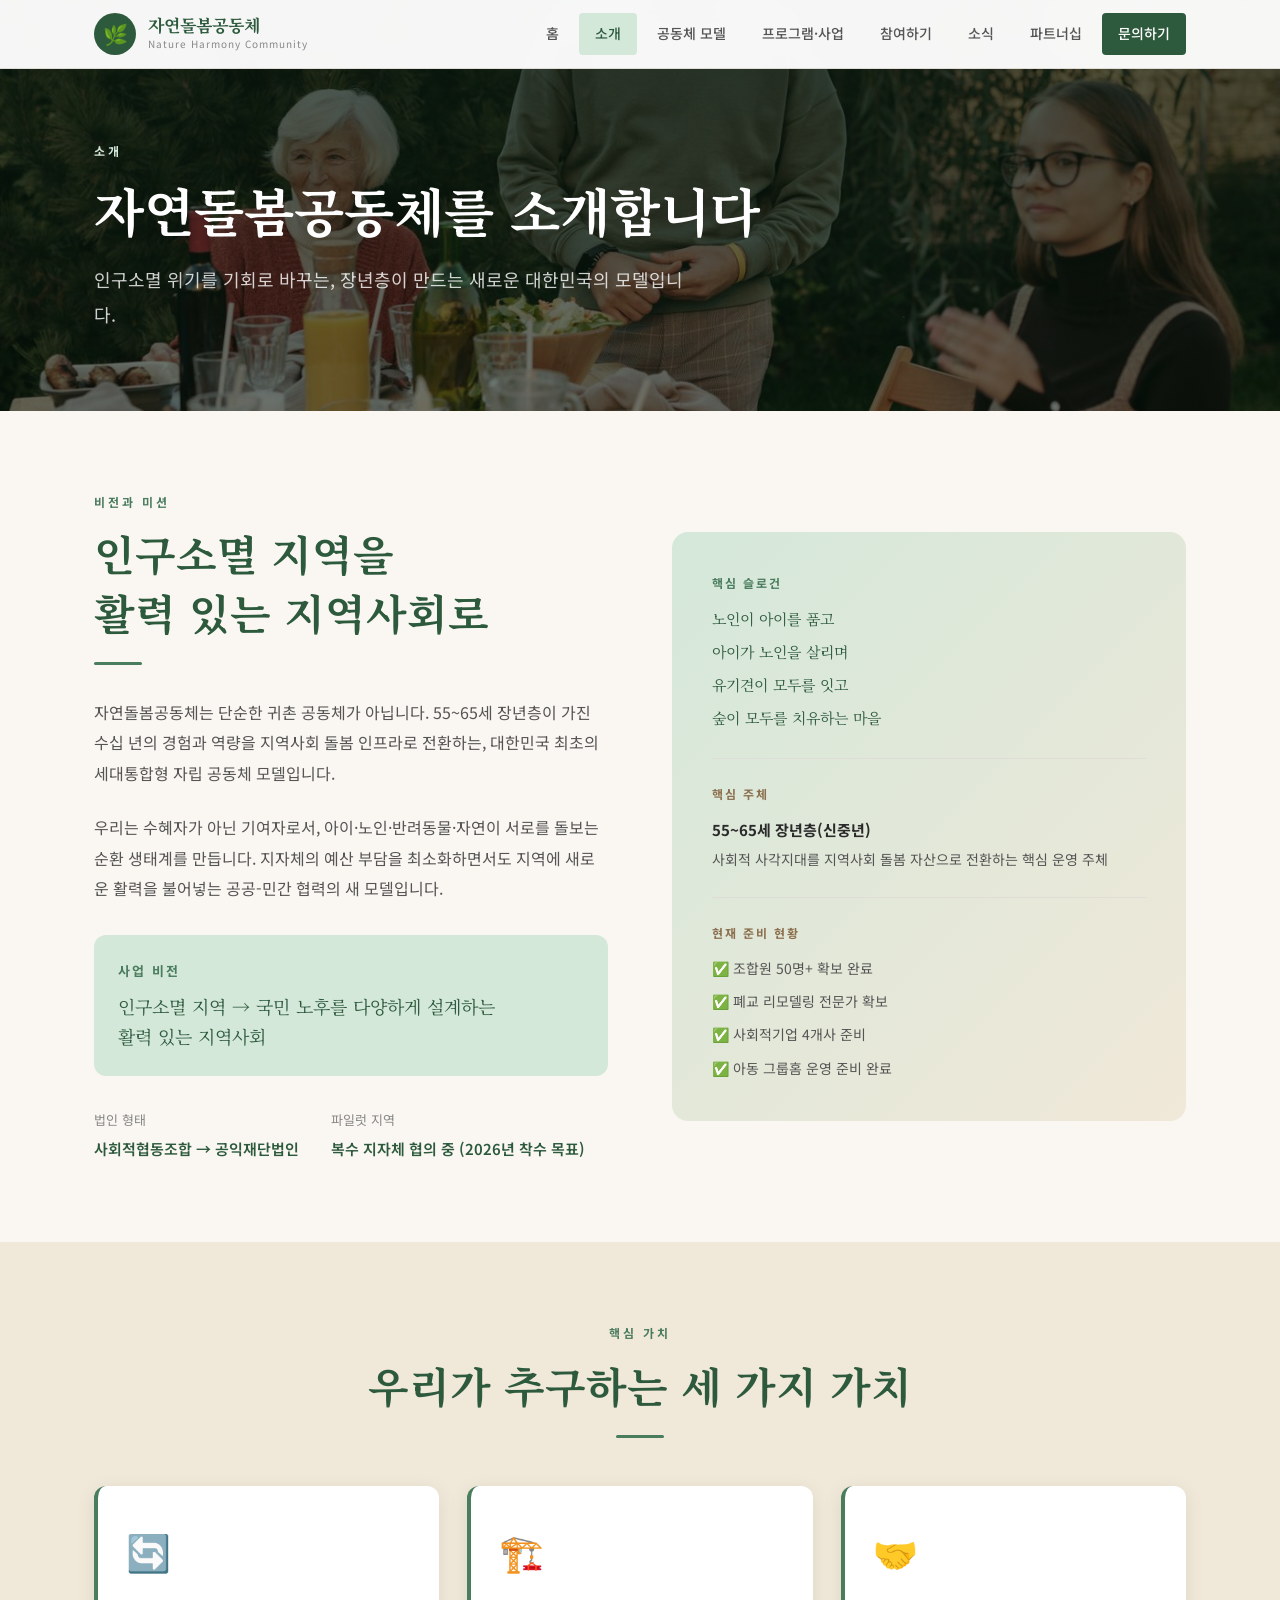
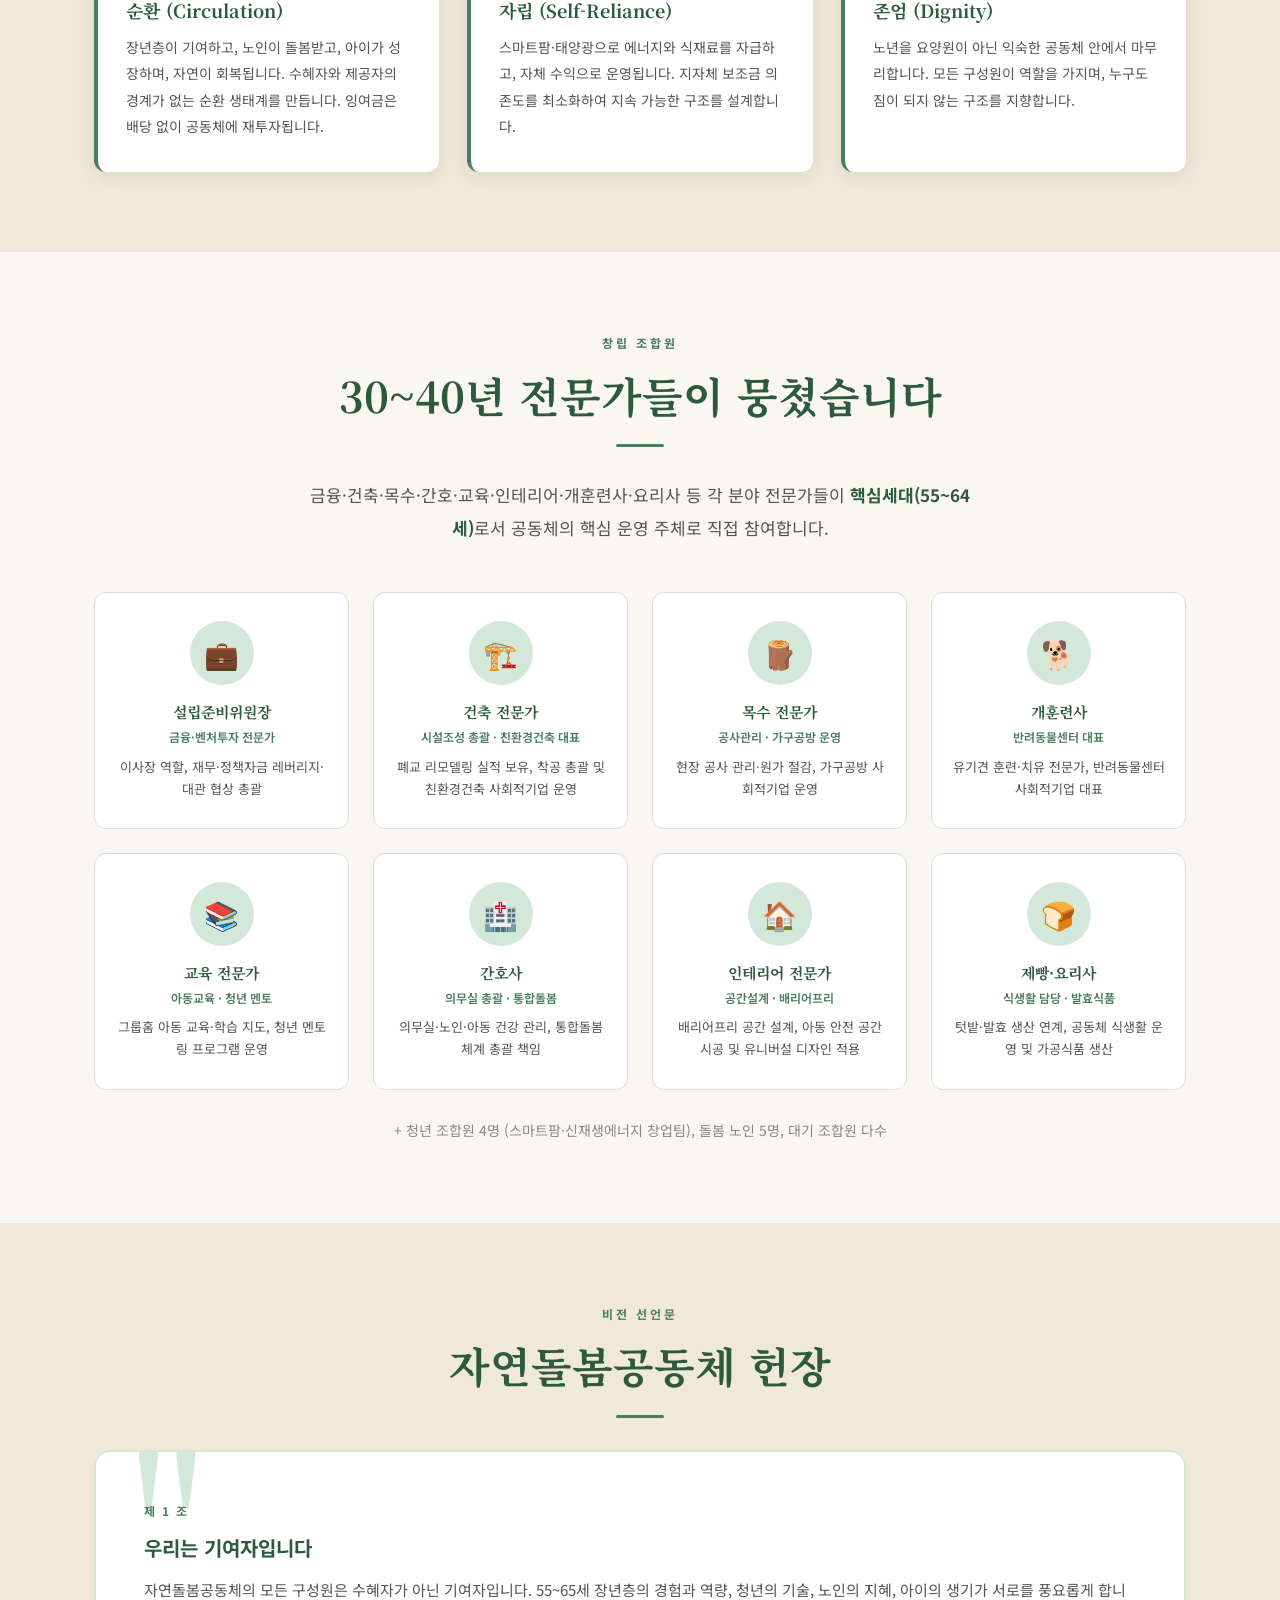
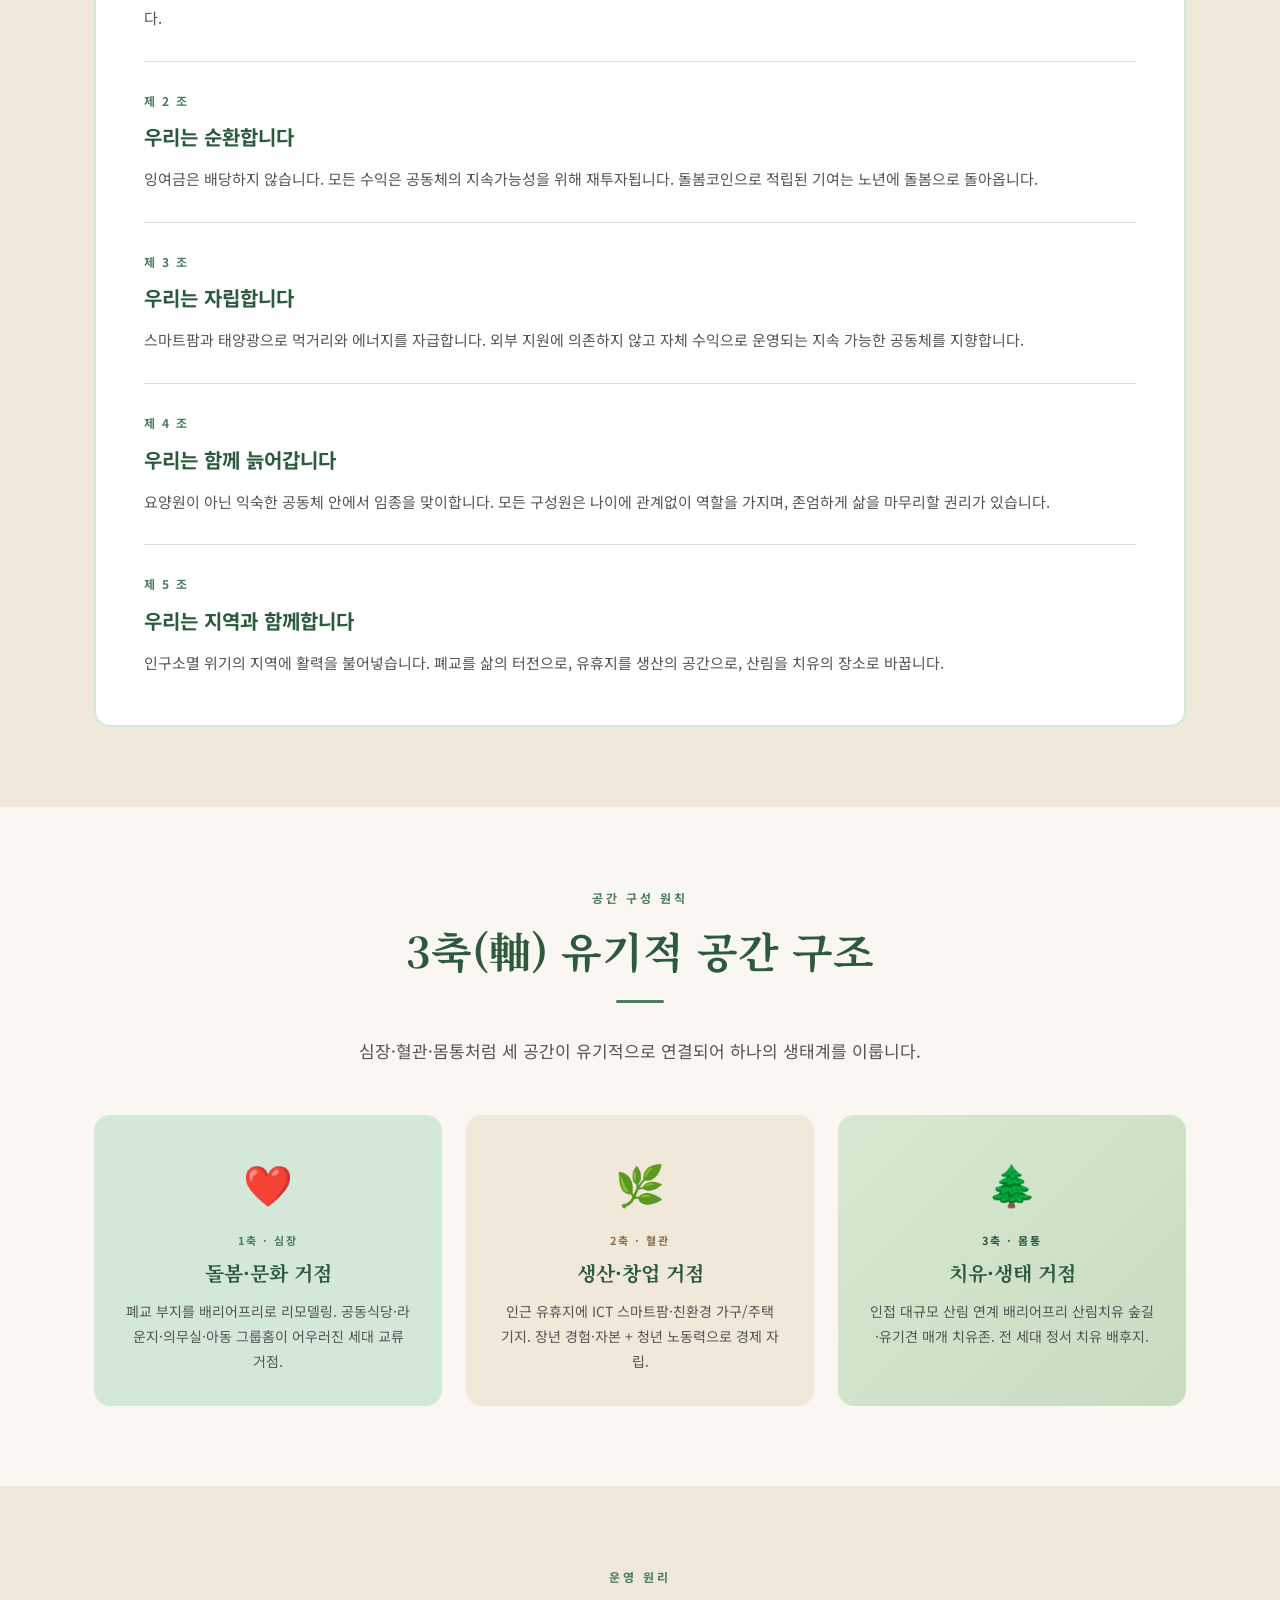
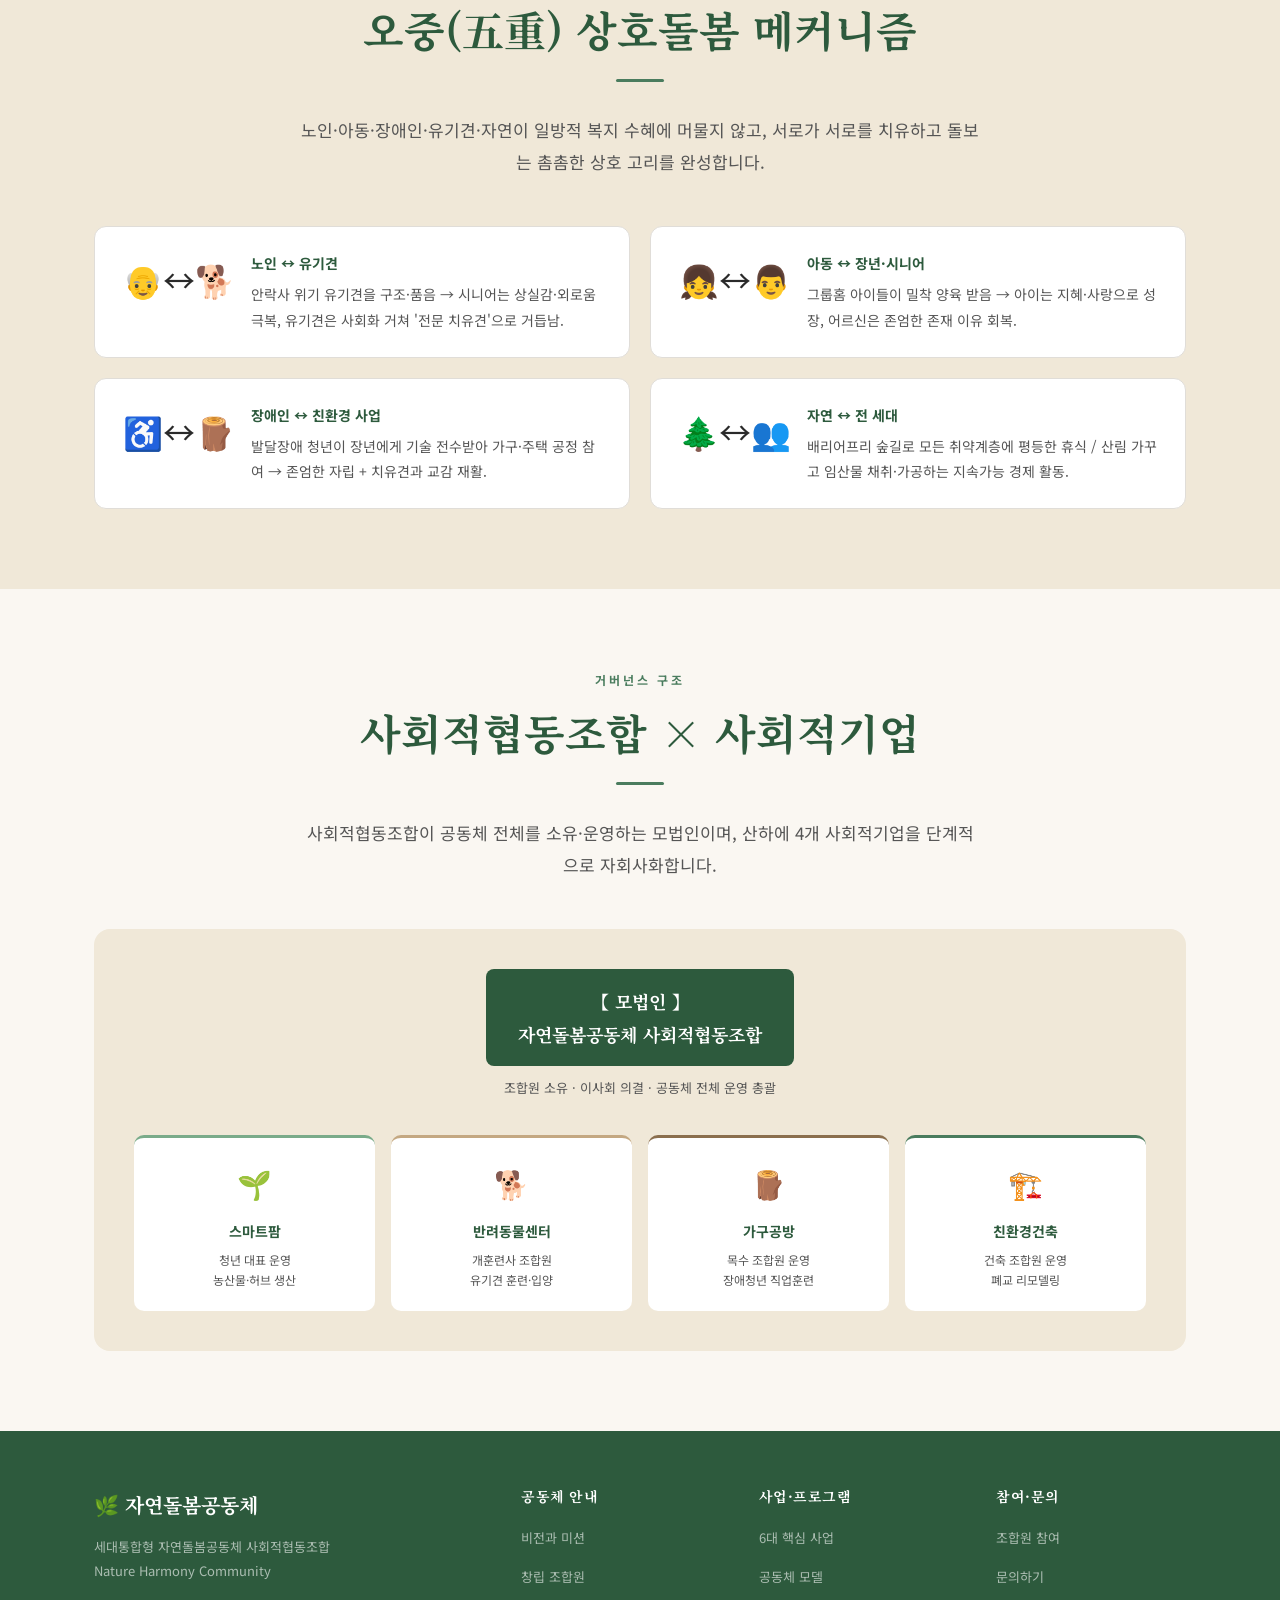
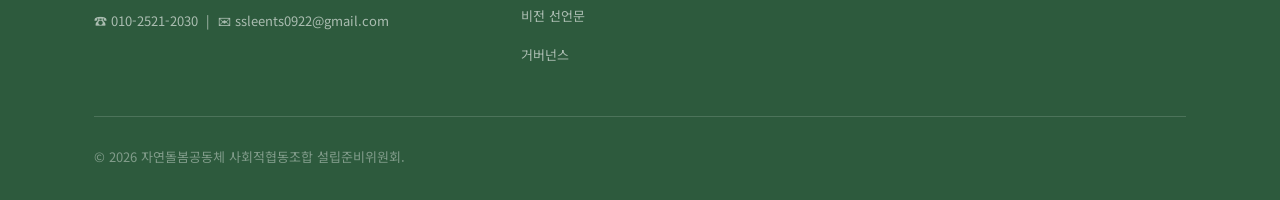
==== commit d313d176: "Replace SVG illustration with real photos, add photos across all pages - Hero: SVG 일러스트 → grandma-ch" ====
--- a/about.html
+++ b/about.html
@@ -13,7 +13,9 @@
   <link rel="apple-touch-icon" href="images/icon-192.png">
   <style>
     .page-hero {
-      background: linear-gradient(135deg, var(--green-deep) 0%, var(--green-mid) 100%);
+      background:
+        linear-gradient(to bottom, rgba(8,24,14,0.75) 0%, rgba(8,24,14,0.55) 100%),
+        url('images/community-meal.jpg') center center/cover no-repeat;
       padding: 140px 0 80px;
       color: var(--white);
     }
--- a/style.css
+++ b/style.css
@@ -276,13 +276,43 @@
 #hero {
   min-height: 100vh;
   background:
-    linear-gradient(to bottom, rgba(20,45,28,0.65) 0%, rgba(20,45,28,0.4) 60%, rgba(20,45,28,0.7) 100%),
-    url('images/hero-bg.jpg') center 30%/cover no-repeat;
+    linear-gradient(to right, rgba(8,24,14,0.93) 0%, rgba(8,24,14,0.80) 52%, rgba(8,24,14,0.35) 100%),
+    url('images/hero-bg.jpg') center center/cover no-repeat;
   display: flex;
   align-items: center;
   padding-top: 68px;
   position: relative;
   overflow: hidden;
+}
+
+.hero-inner {
+  display: grid;
+  grid-template-columns: 1fr 1fr;
+  gap: 56px;
+  align-items: center;
+  width: 100%;
+}
+
+.hero-illustration { display: flex; align-items: center; justify-content: center; }
+.hero-photo-frame {
+  border-radius: 20px;
+  overflow: hidden;
+  box-shadow: 0 24px 60px rgba(0,0,0,0.5);
+  position: relative;
+}
+.hero-photo-frame img { width: 100%; height: 480px; object-fit: cover; display: block; }
+.hero-photo-caption {
+  position: absolute; bottom: 0; left: 0; right: 0;
+  padding: 20px 20px 16px;
+  background: linear-gradient(to top, rgba(8,24,14,0.85), transparent);
+  color: rgba(255,255,255,0.85);
+  font-size: 13px;
+  line-height: 1.6;
+}
+
+@media (max-width: 900px) {
+  .hero-inner { grid-template-columns: 1fr; }
+  .hero-illustration { display: none; }
 }
 
 #hero::after {
@@ -314,9 +344,9 @@
 
 .hero-title {
   font-family: 'Noto Serif KR', serif;
-  font-size: clamp(34px, 5vw, 64px);
-  font-weight: 700;
-  line-height: 1.3;
+  font-size: clamp(22px, 3.2vw, 44px);
+  font-weight: 700;
+  line-height: 1.5;
   margin-bottom: 24px;
   text-shadow: 0 2px 20px rgba(0,0,0,0.3);
 }
@@ -367,6 +397,24 @@
   grid-template-columns: repeat(4, 1fr);
   gap: 24px;
   margin-top: 56px;
+}
+
+.vision-card-img {
+  width: 100%;
+  height: 160px;
+  margin: -32px -24px 20px;
+  width: calc(100% + 48px);
+  overflow: hidden;
+}
+.vision-card-img img {
+  width: 100%;
+  height: 100%;
+  object-fit: cover;
+  display: block;
+  transition: transform 0.4s;
+}
+.vision-card:hover .vision-card-img img {
+  transform: scale(1.05);
 }
 
 .vision-card {
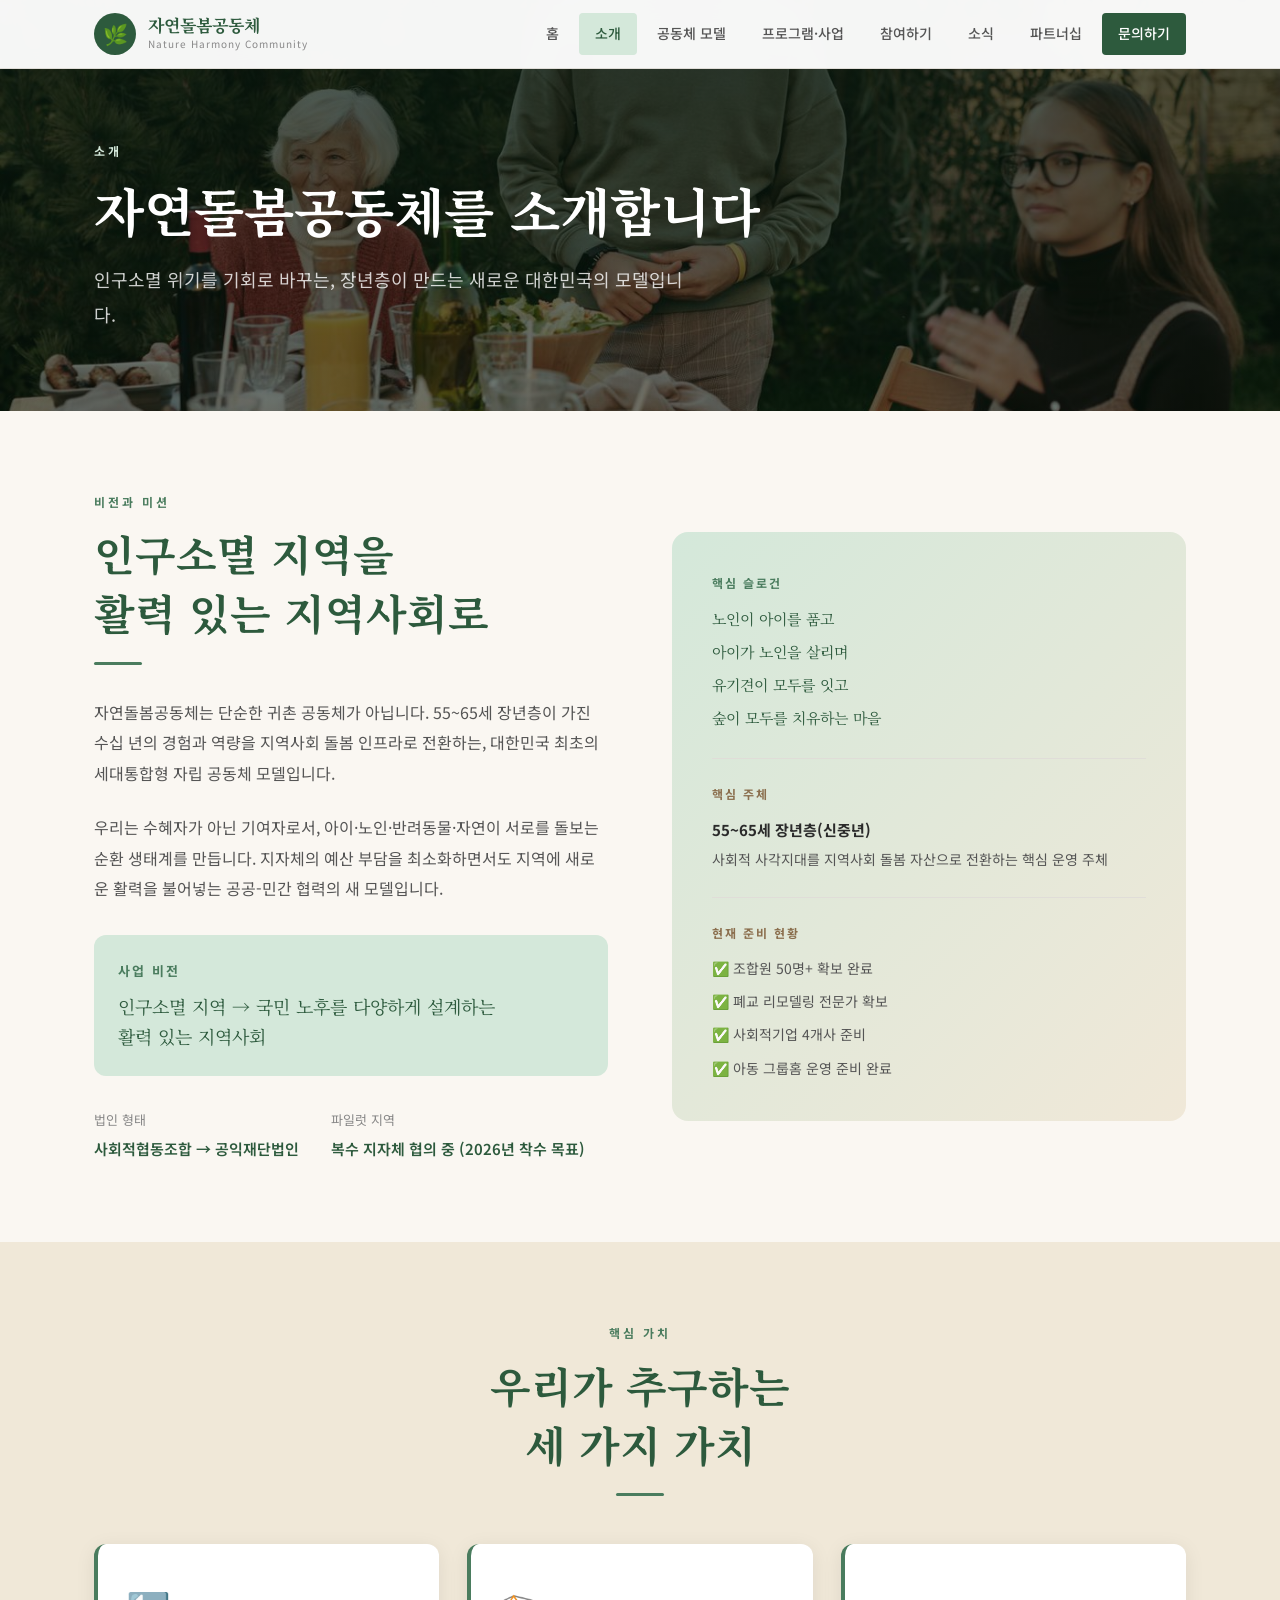
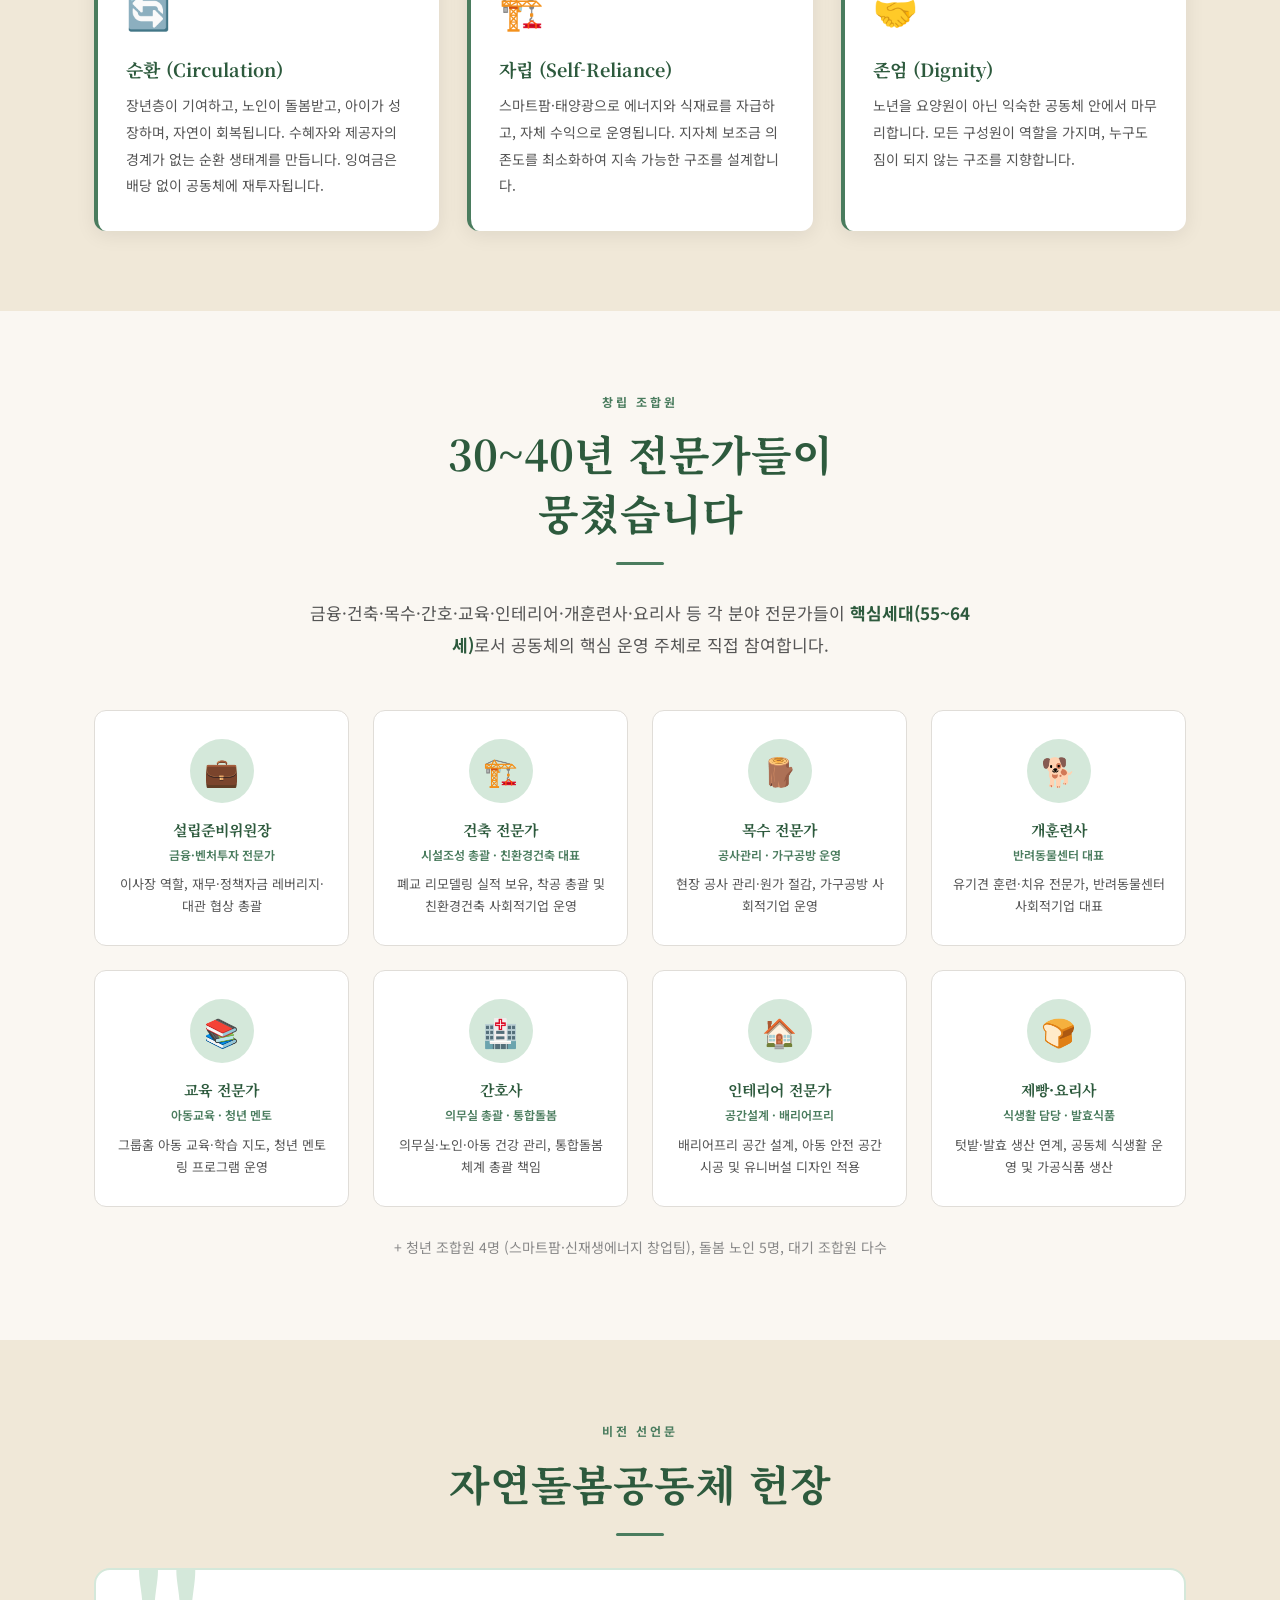
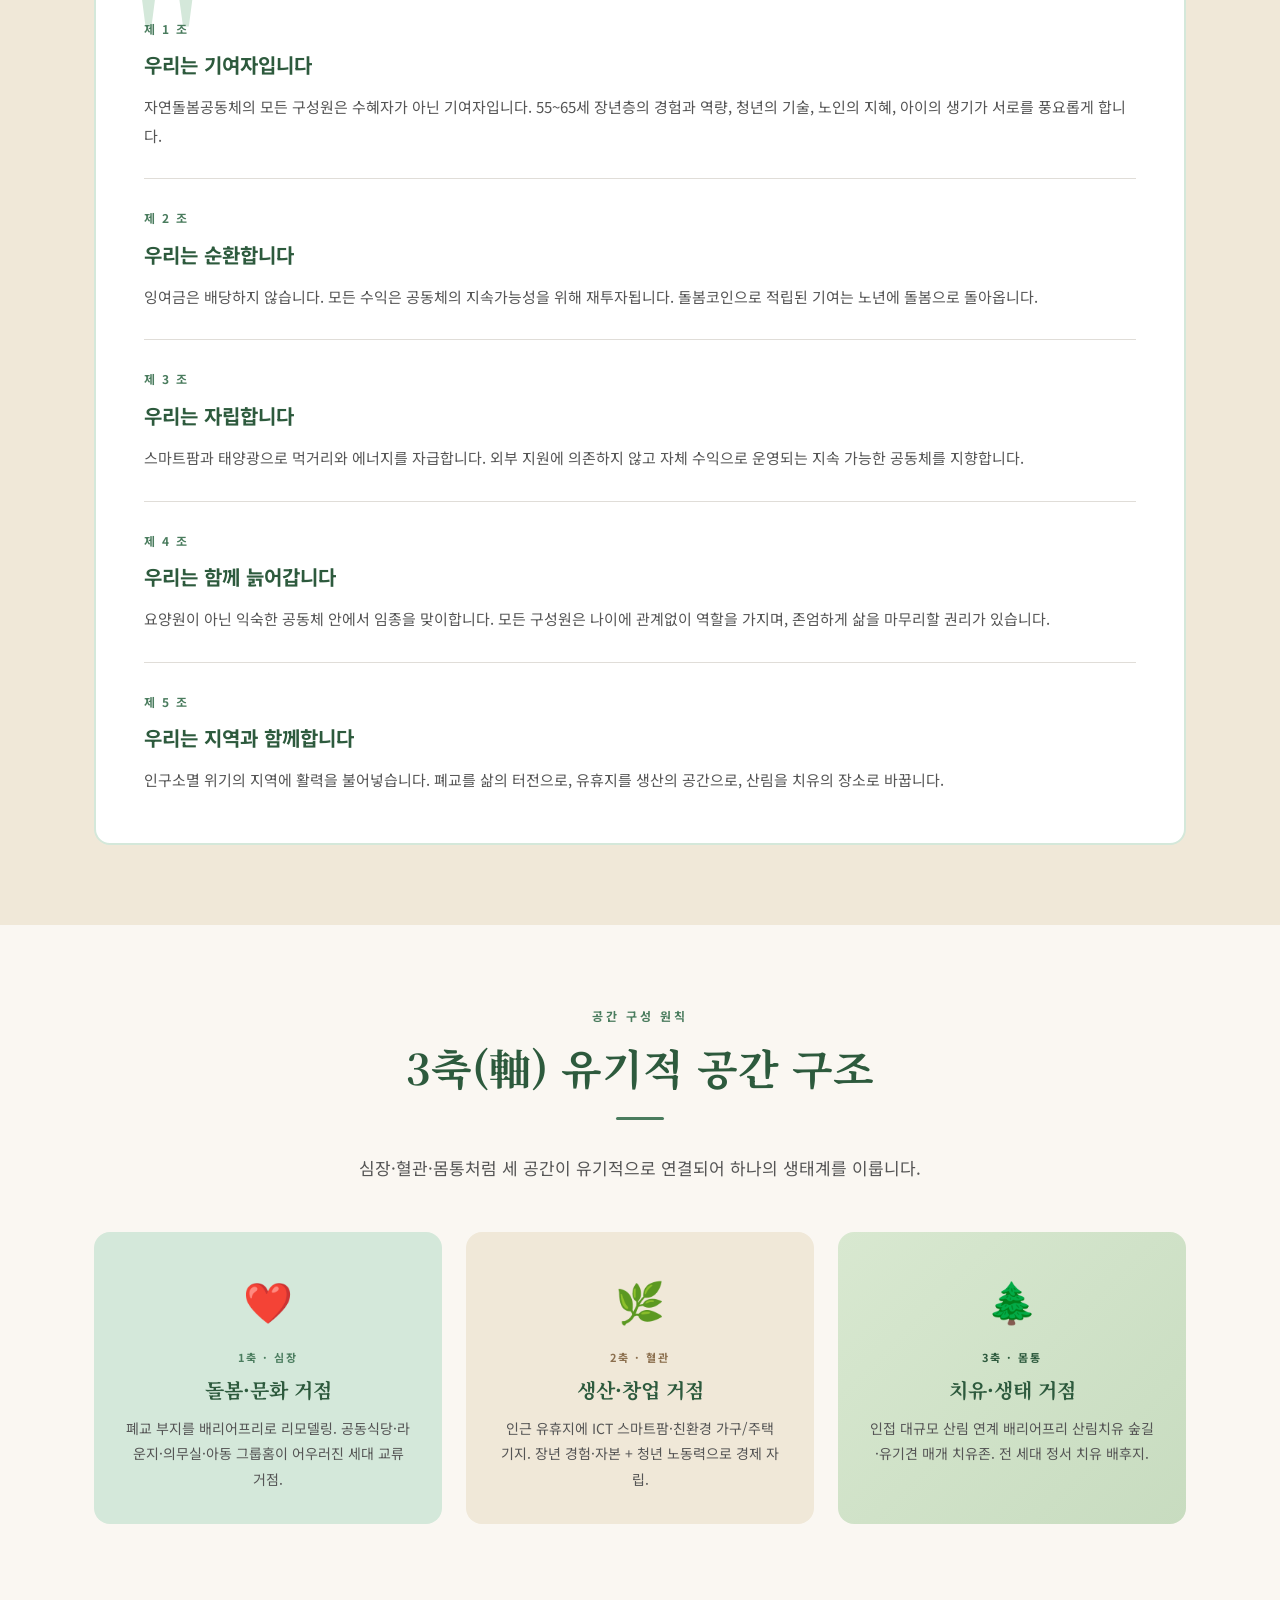
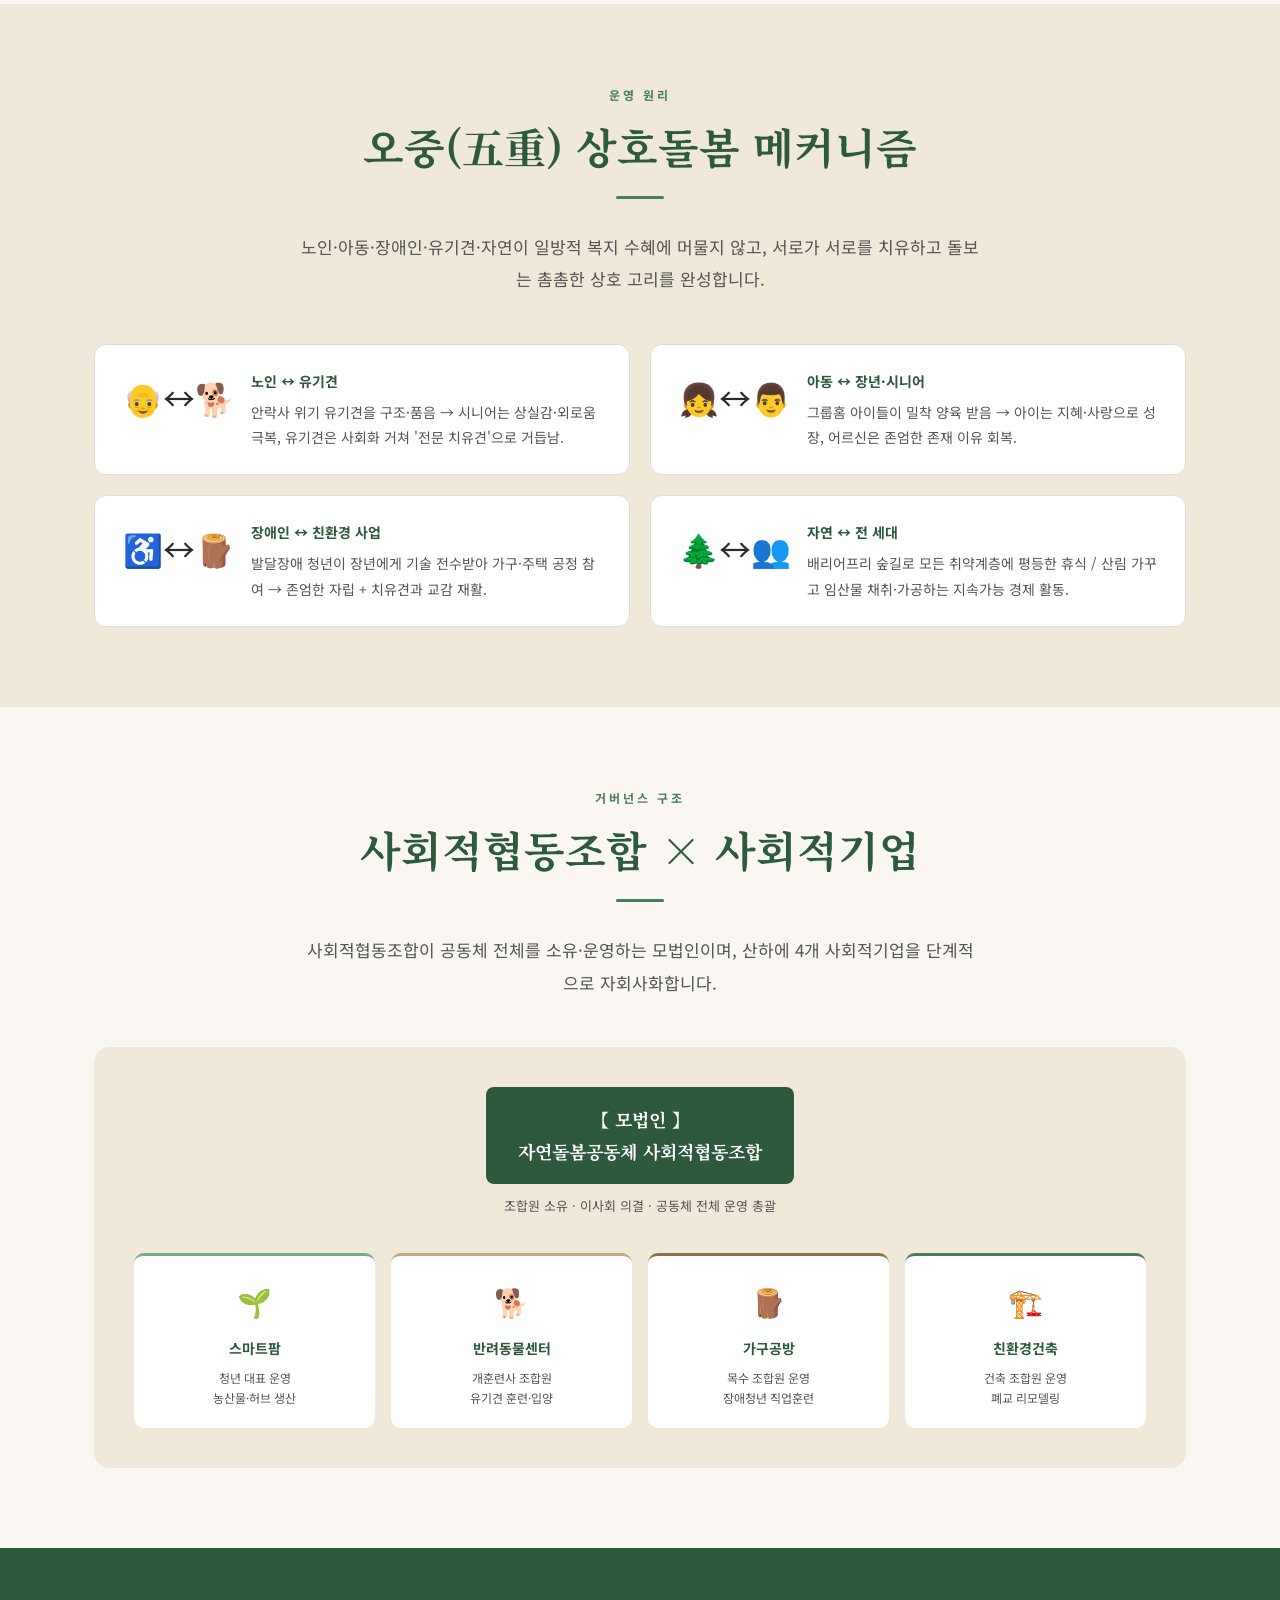
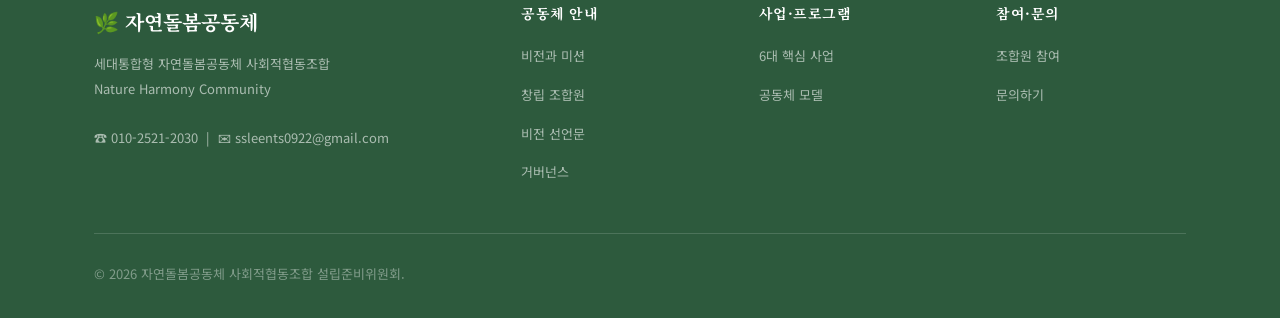
==== commit a35eaf9c: "Improve heading readability with line breaks across all pages 모든 페이지의 큰 제목/카피 문구에 자연스러운 단락(br) 추가: -" ====
--- a/about.html
+++ b/about.html
@@ -205,7 +205,7 @@
   <div class="container">
     <div class="text-center fade-in">
       <div class="section-label">핵심 가치</div>
-      <h2 class="section-title">우리가 추구하는 세 가지 가치</h2>
+      <h2 class="section-title">우리가 추구하는<br>세 가지 가치</h2>
       <div class="divider divider-center"></div>
     </div>
     <div class="value-grid">
@@ -233,7 +233,7 @@
   <div class="container">
     <div class="text-center fade-in">
       <div class="section-label">창립 조합원</div>
-      <h2 class="section-title">30~40년 전문가들이 뭉쳤습니다</h2>
+      <h2 class="section-title">30~40년 전문가들이<br>뭉쳤습니다</h2>
       <div class="divider divider-center"></div>
       <p class="section-subtitle">
         금융·건축·목수·간호·교육·인테리어·개훈련사·요리사 등 각 분야 전문가들이
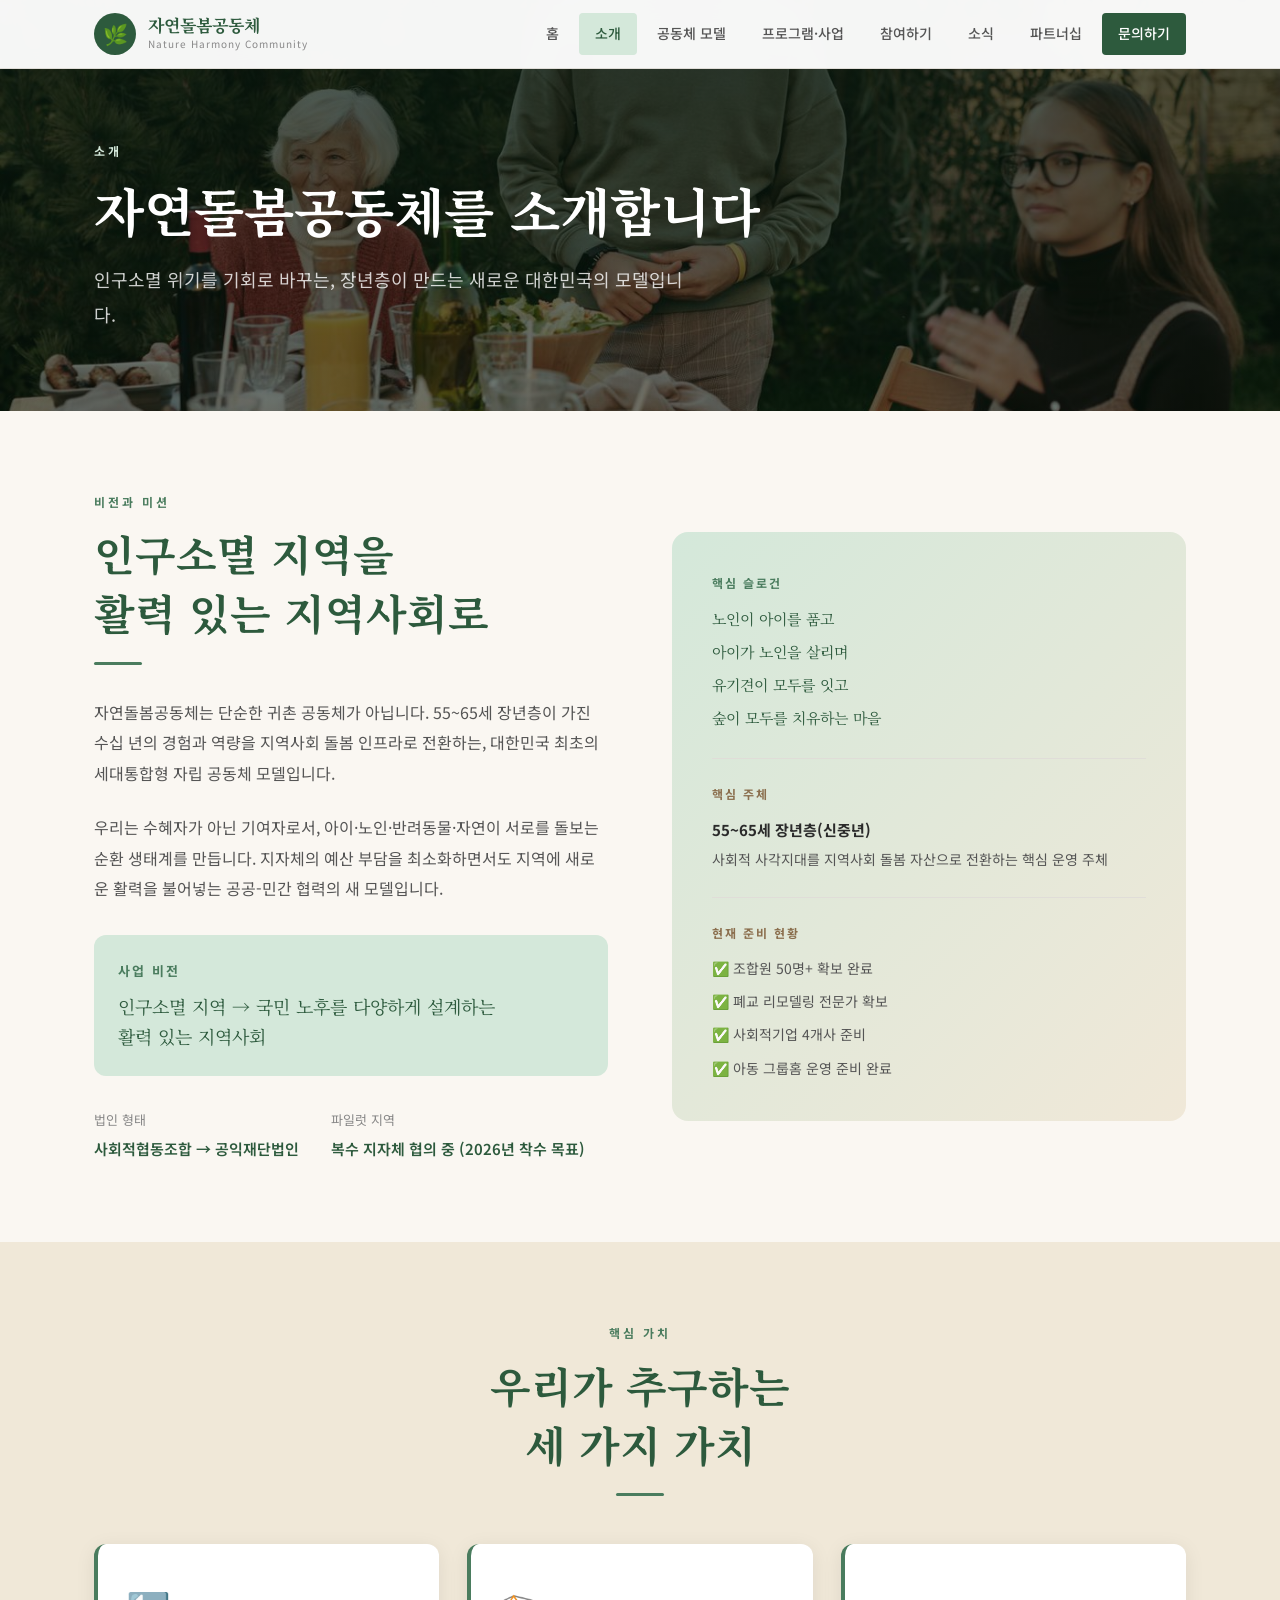
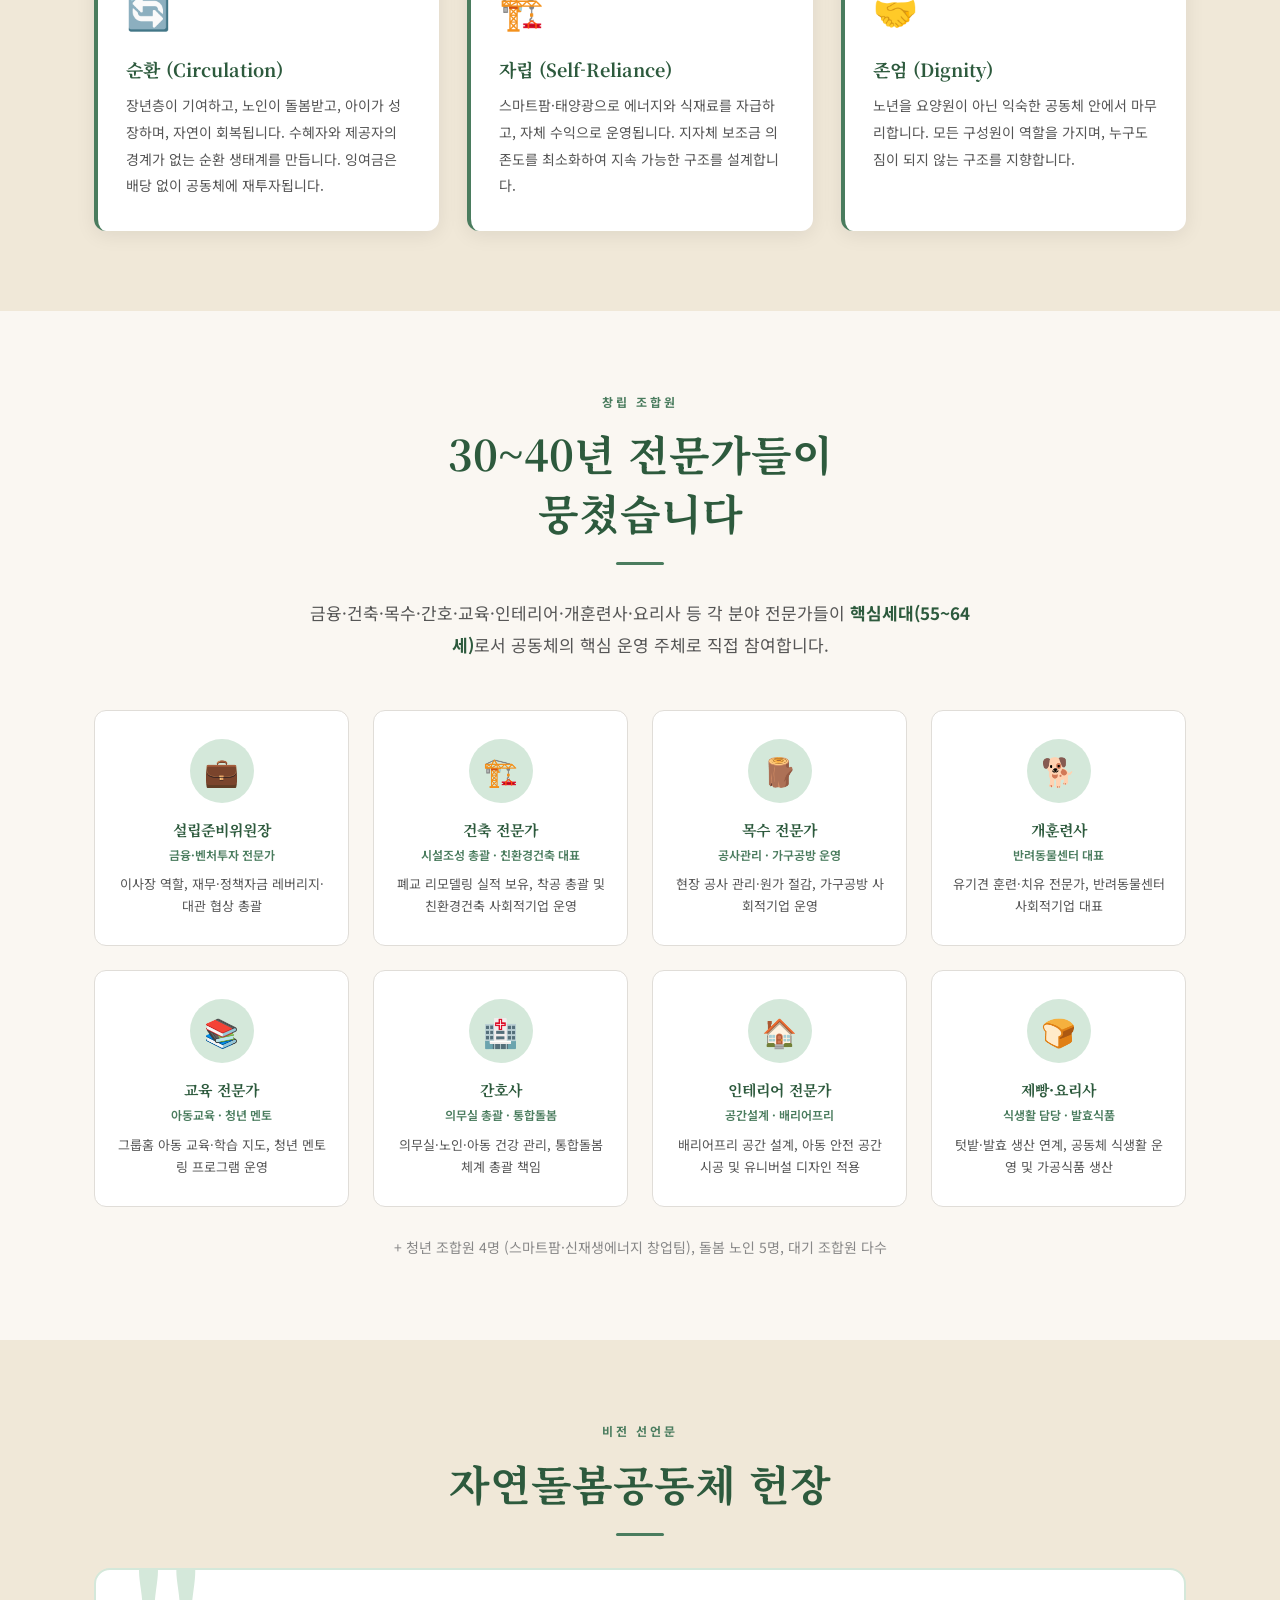
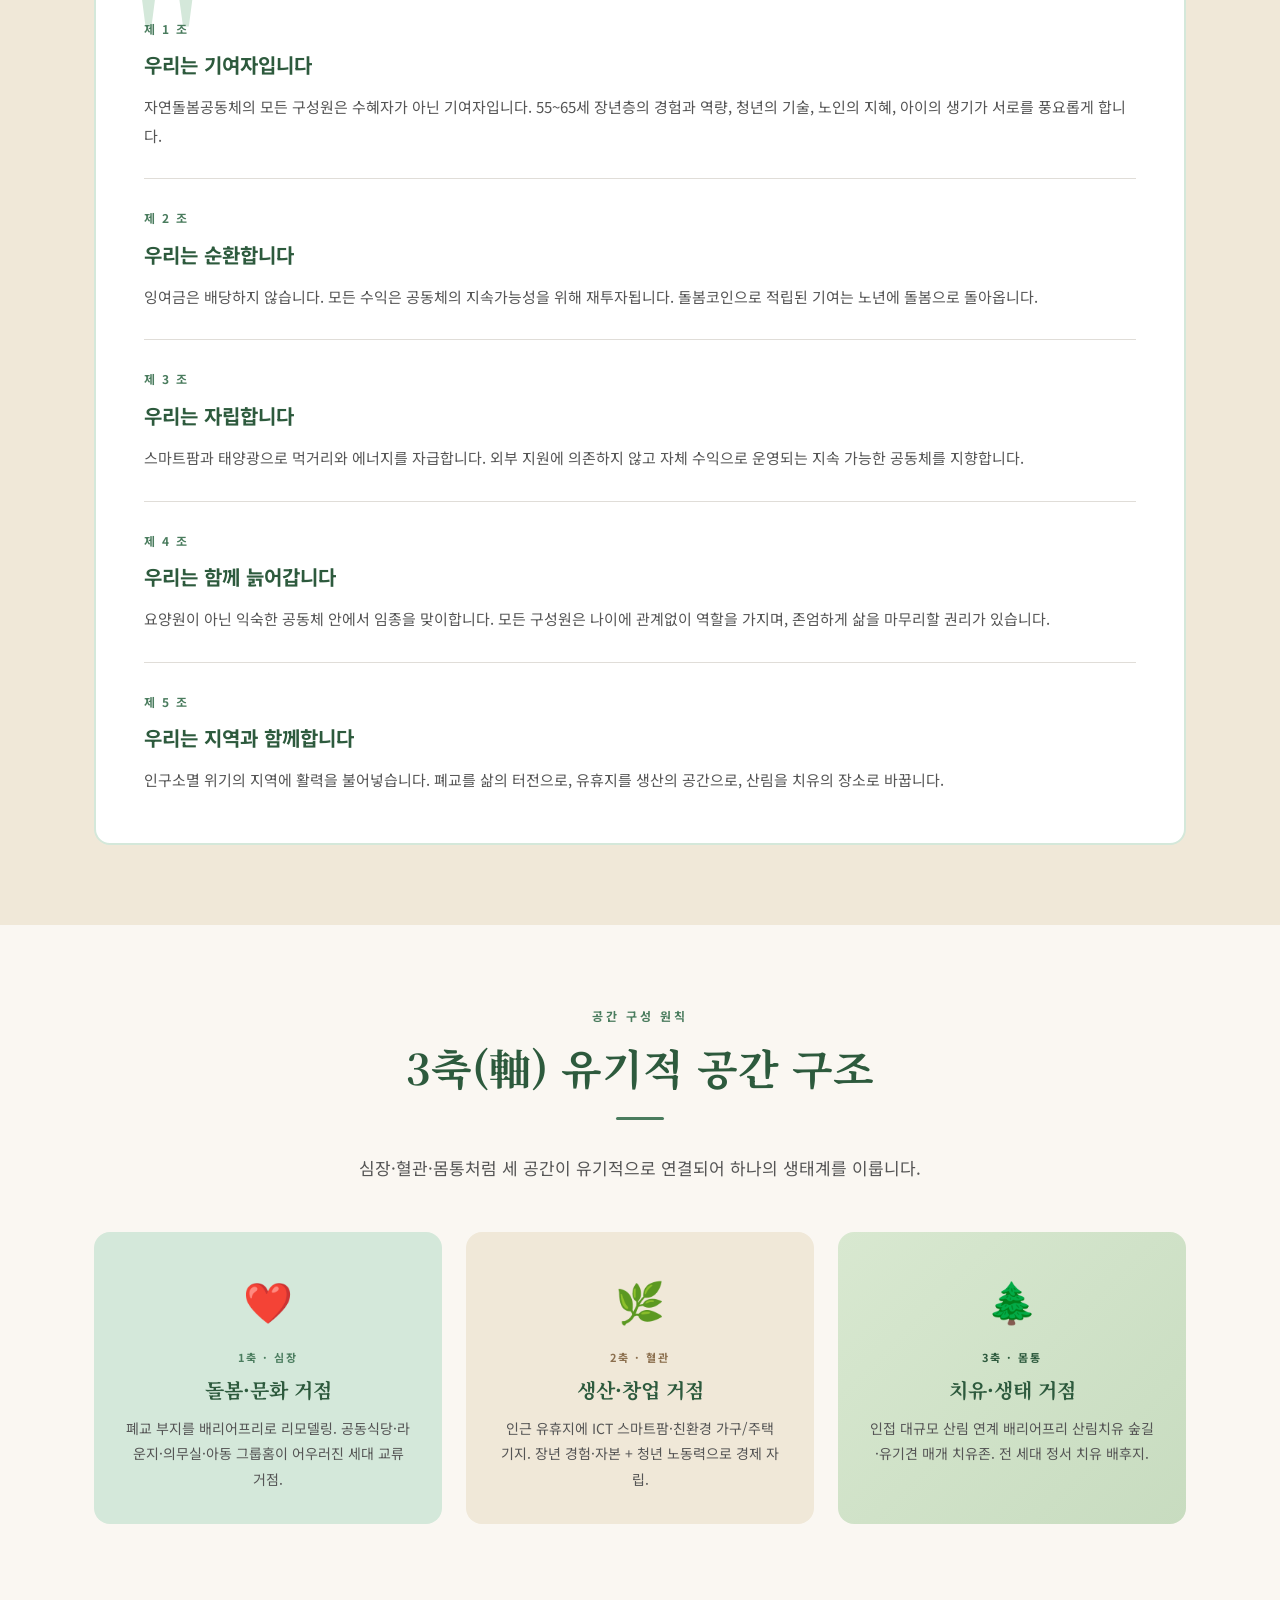
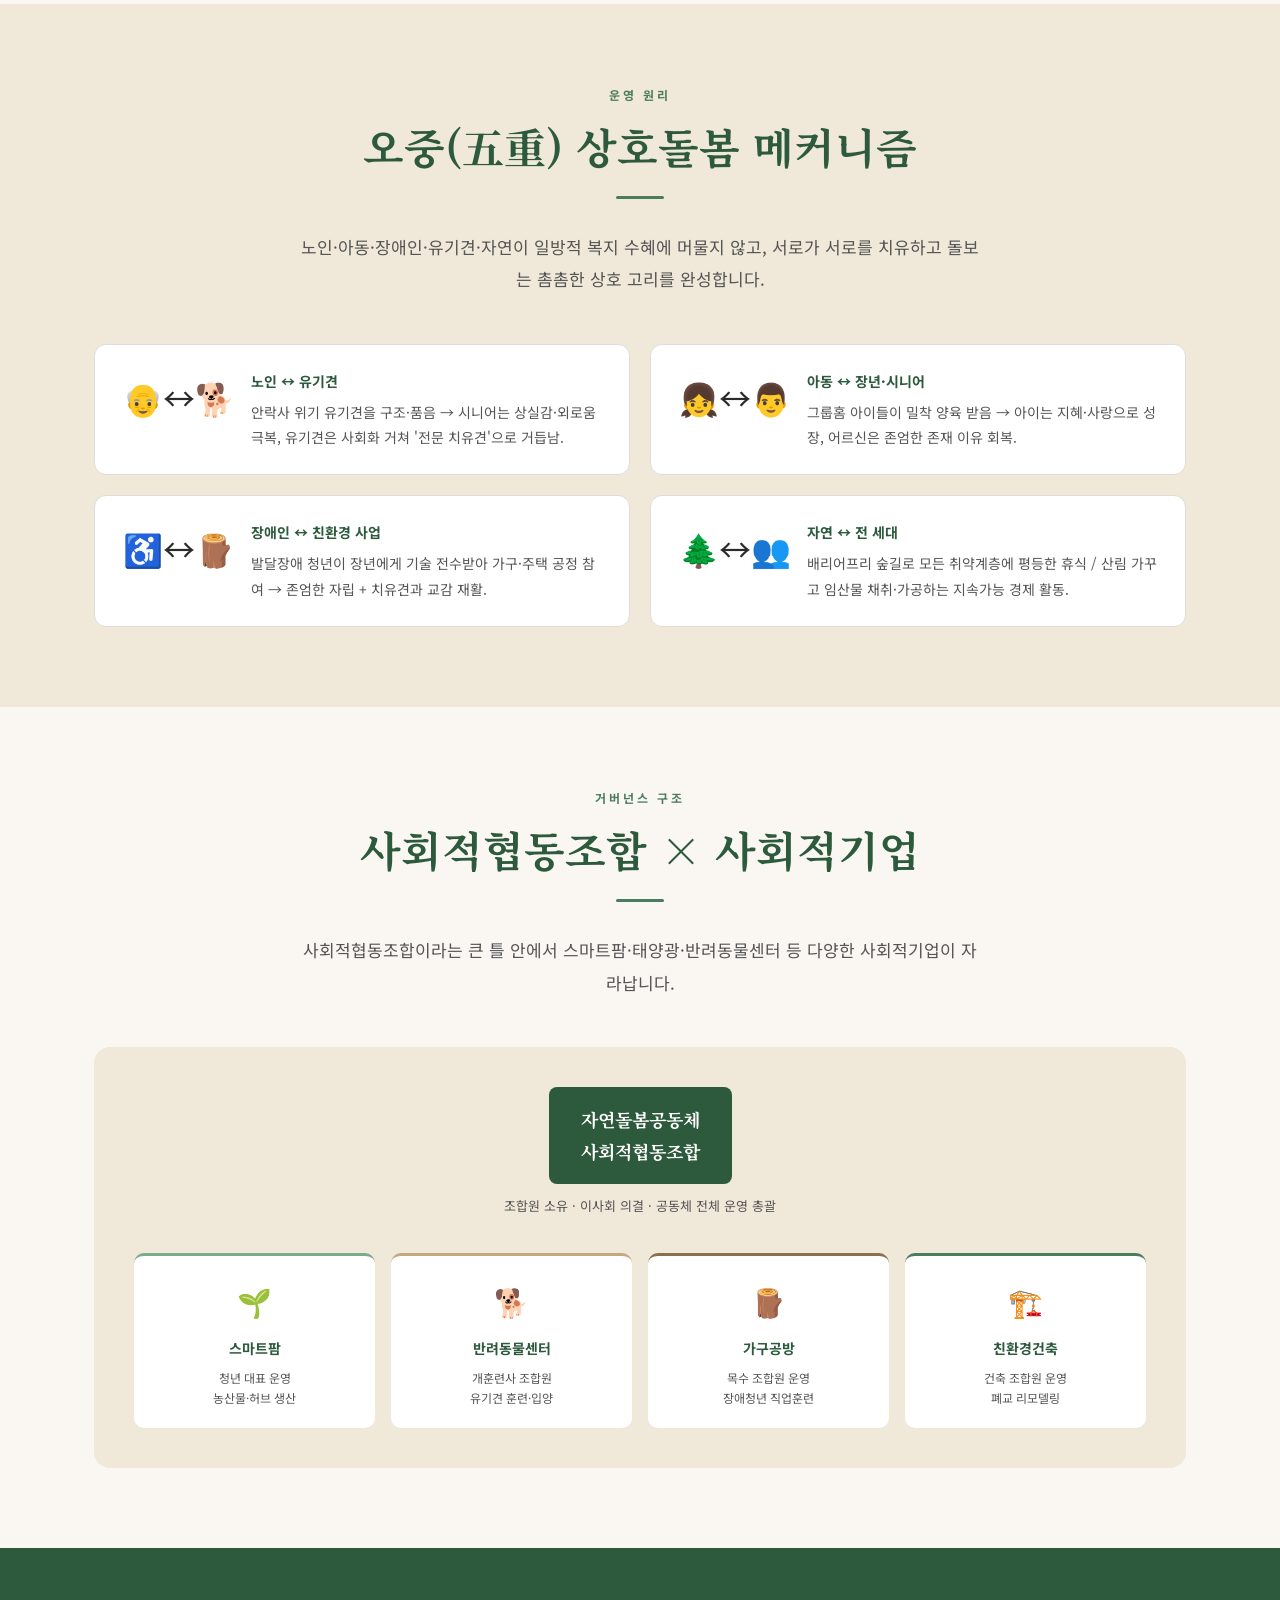
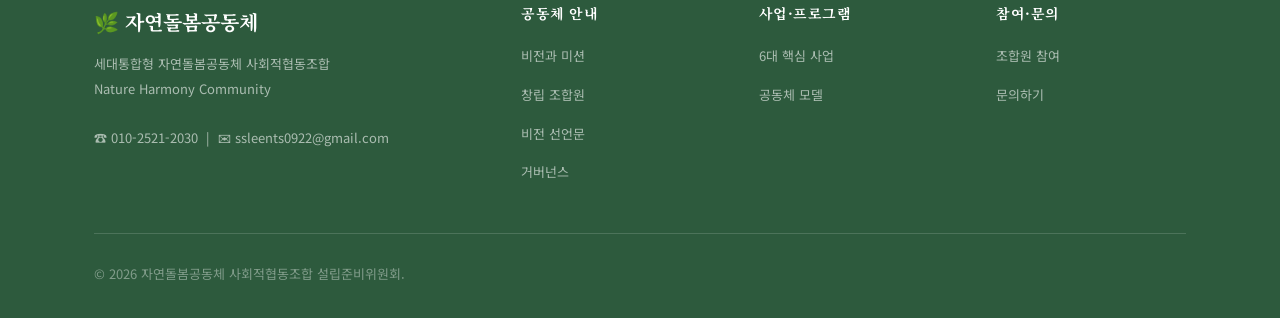
==== commit 569cbf1f: "Remove photo card from hero, remove financial figures, fix 모법인 wording 1. 히어로: 우측 사진 카드 제거, 단일 컬럼 레이" ====
--- a/about.html
+++ b/about.html
@@ -425,14 +425,14 @@
       <h2 class="section-title">사회적협동조합 × 사회적기업</h2>
       <div class="divider divider-center"></div>
       <p class="section-subtitle">
-        사회적협동조합이 공동체 전체를 소유·운영하는 모법인이며,
-        산하에 4개 사회적기업을 단계적으로 자회사화합니다.
+        사회적협동조합이라는 큰 틀 안에서
+        스마트팜·태양광·반려동물센터 등 다양한 사회적기업이 자라납니다.
       </p>
     </div>
     <div style="margin-top:48px;background:var(--earth-pale);border-radius:16px;padding:40px;" class="fade-in">
       <div style="text-align:center;margin-bottom:36px;">
         <div style="display:inline-block;background:var(--green-deep);color:white;padding:16px 32px;border-radius:8px;font-family:'Noto Serif KR',serif;font-size:18px;font-weight:700;">
-          【 모법인 】<br>자연돌봄공동체 사회적협동조합
+자연돌봄공동체<br>사회적협동조합
         </div>
         <div style="font-size:13px;color:var(--text-mid);margin-top:10px;">조합원 소유 · 이사회 의결 · 공동체 전체 운영 총괄</div>
       </div>
--- a/style.css
+++ b/style.css
@@ -287,9 +287,8 @@
 
 .hero-inner {
   display: grid;
-  grid-template-columns: 1fr 1fr;
-  gap: 56px;
-  align-items: center;
+  grid-template-columns: 1fr;
+  max-width: 720px;
   width: 100%;
 }
 
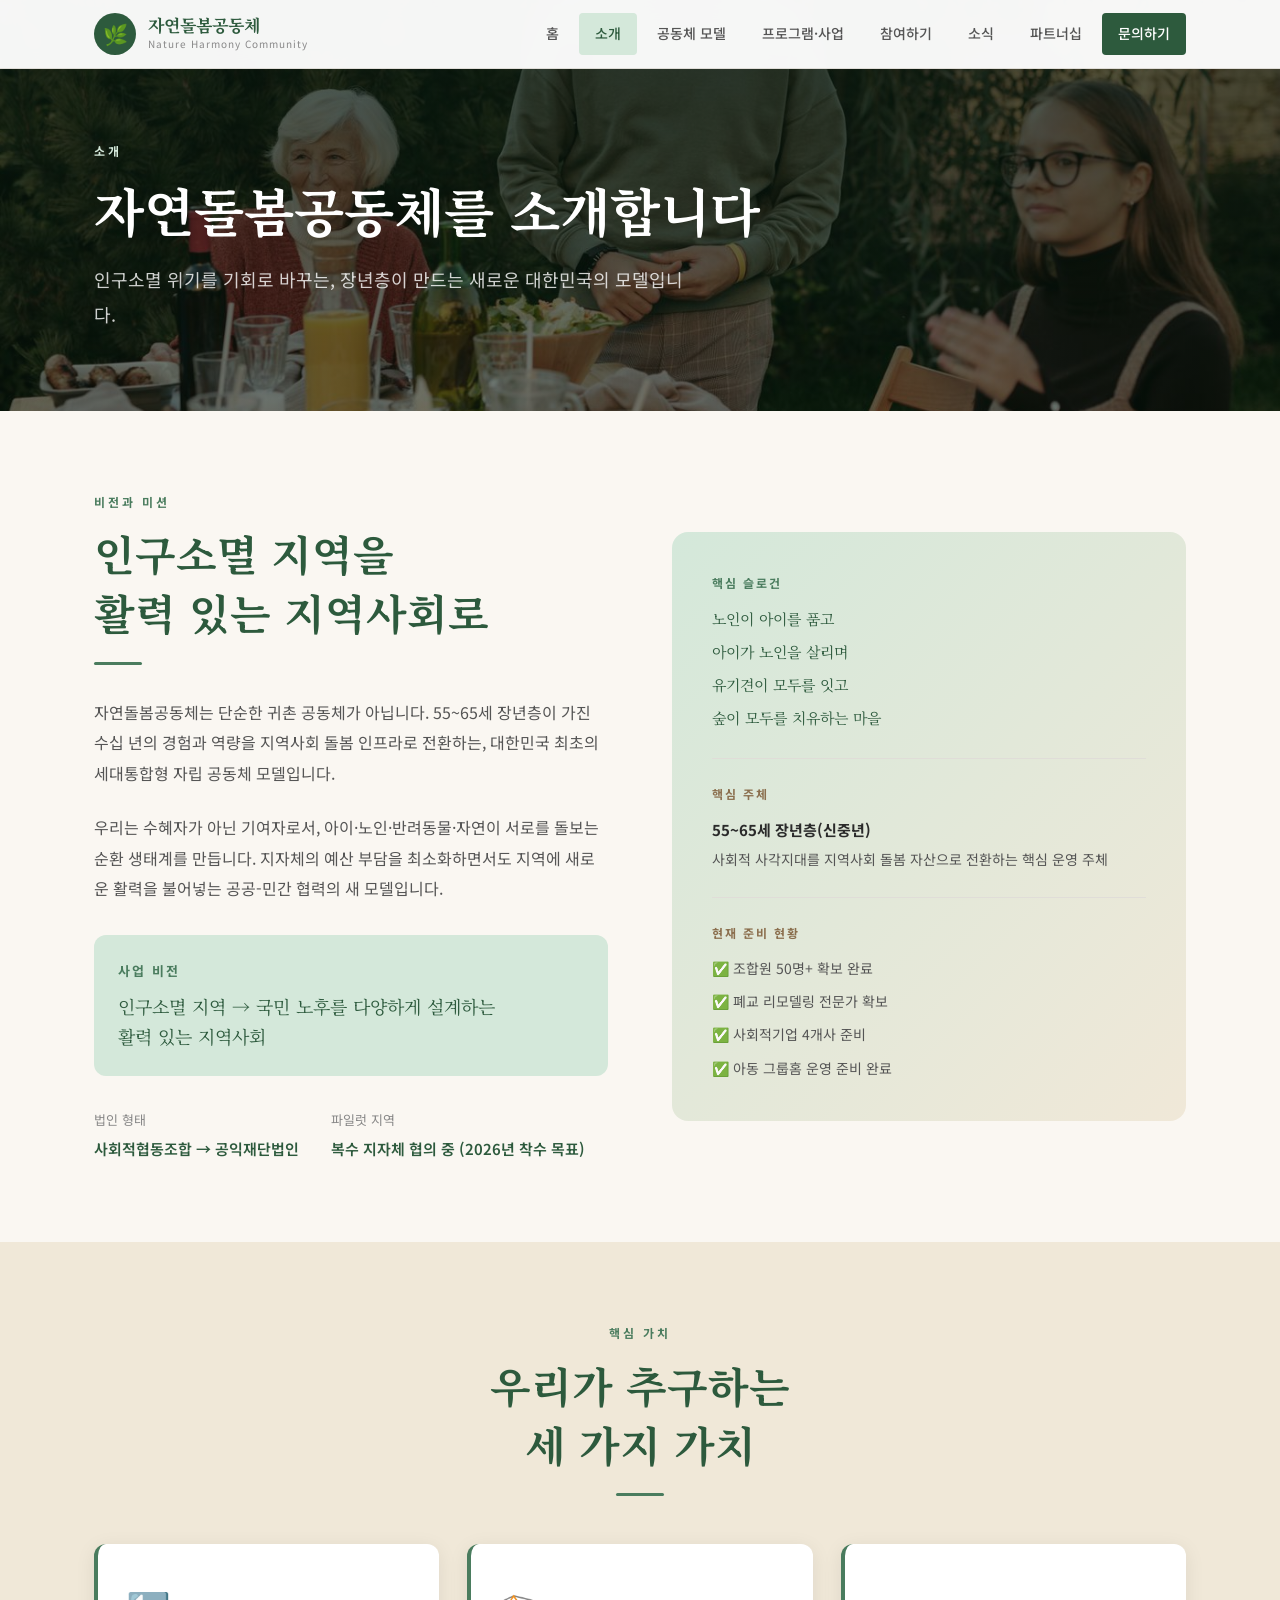
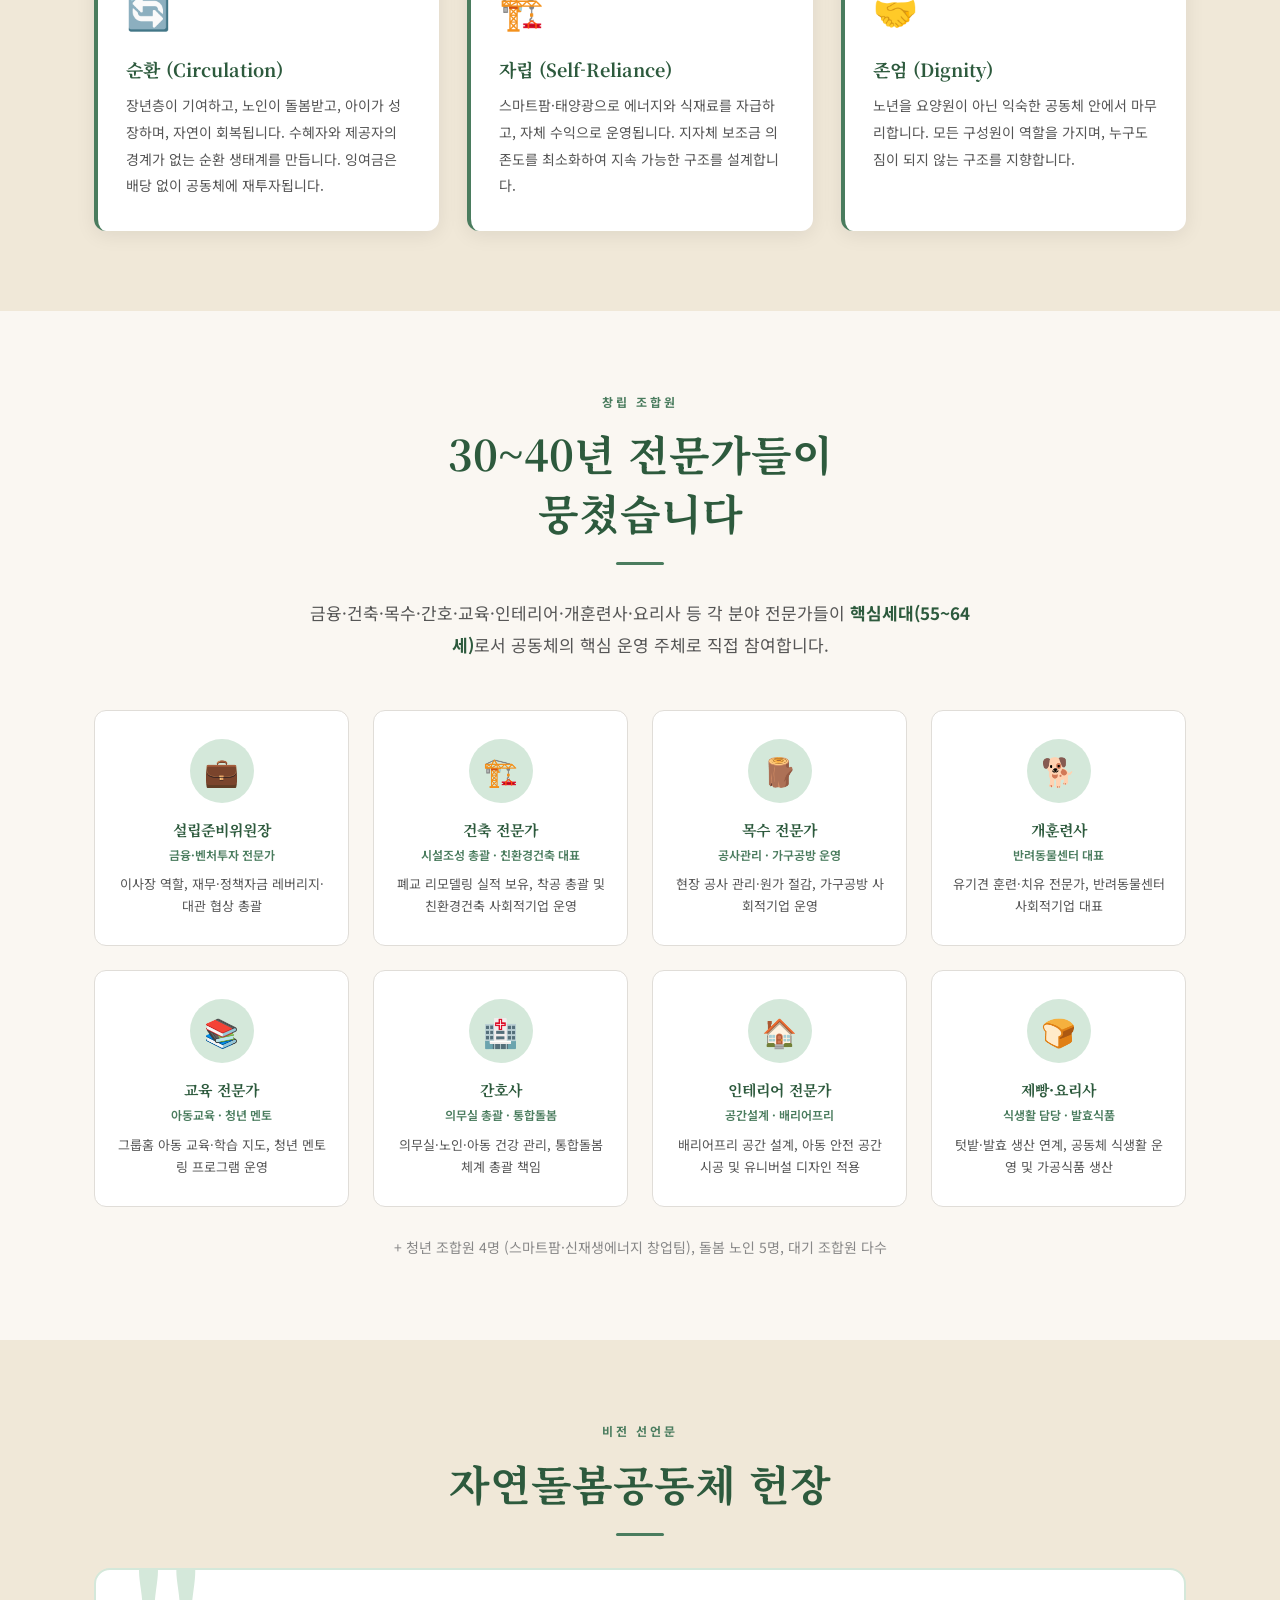
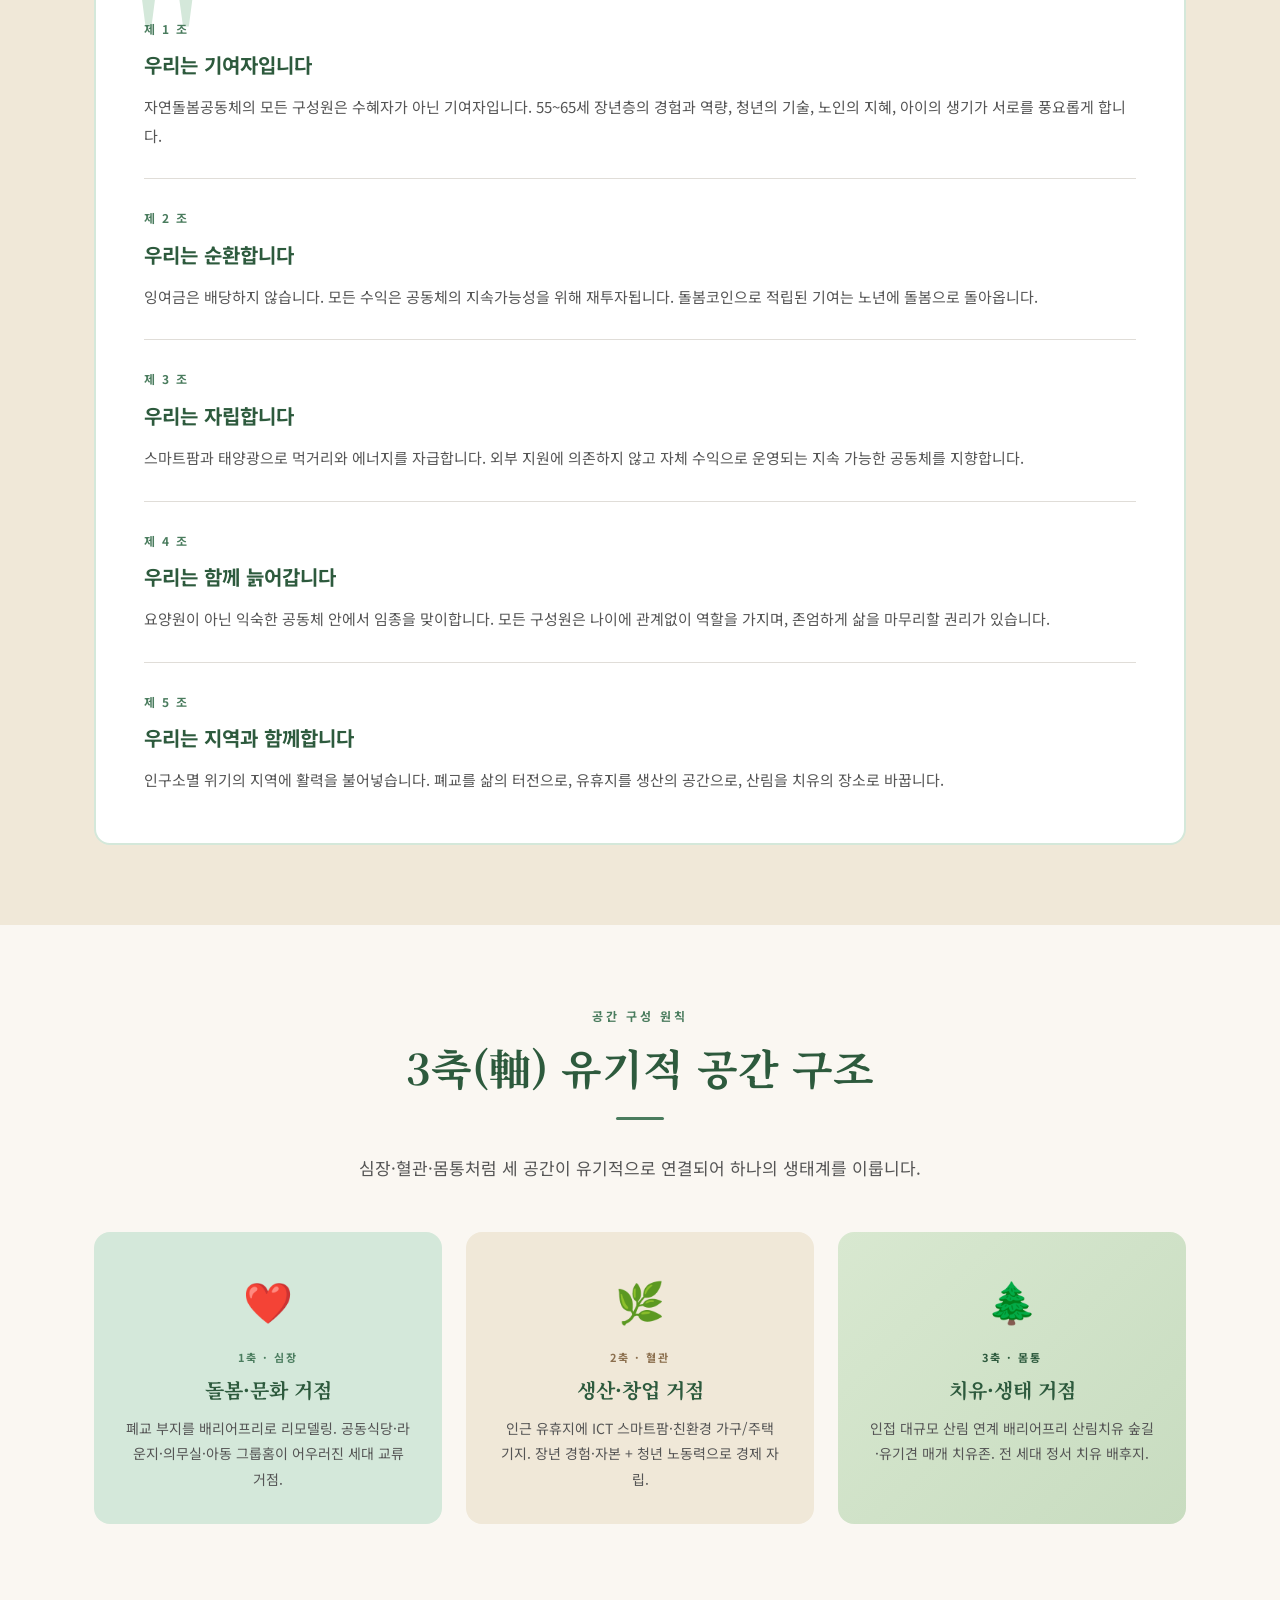
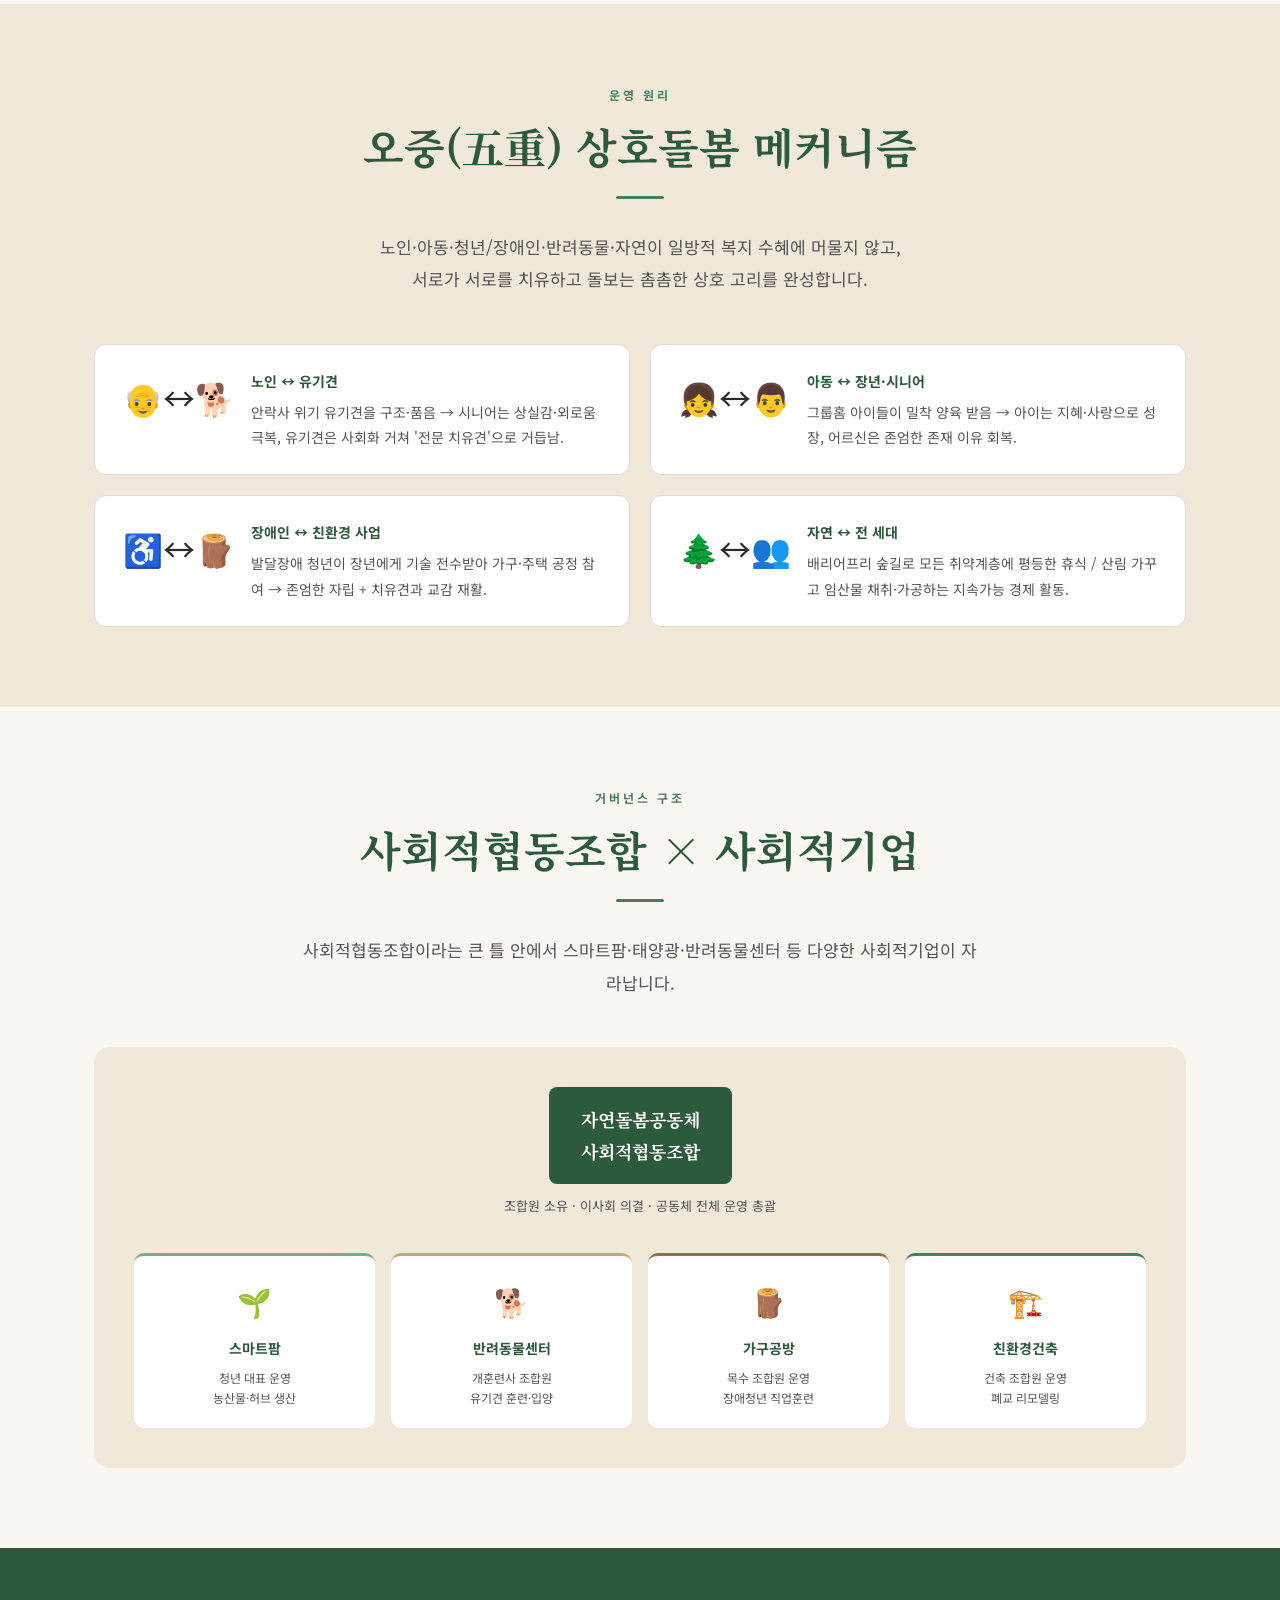
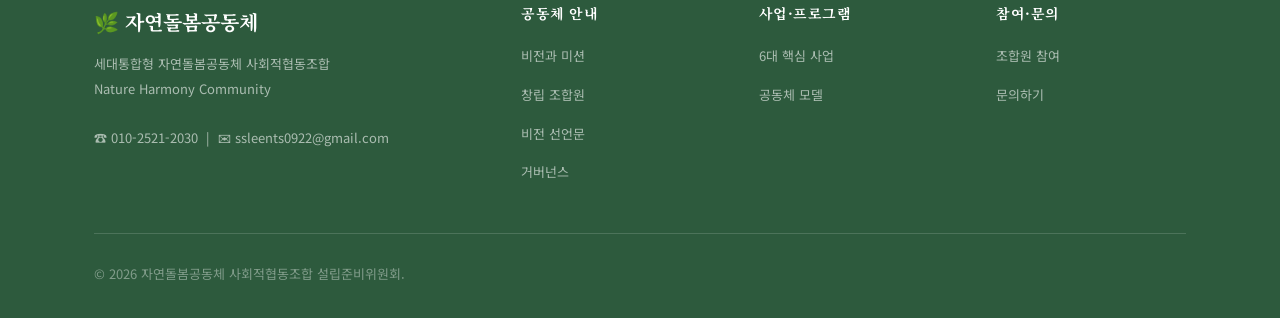
==== commit 51f712d3: "Sync docs and update site content from 최종본 (2026-06-16) 문서 동기화: - docs/ 폴더에 최신 docx 9개 복사 (백서·사업계획서·" ====
--- a/about.html
+++ b/about.html
@@ -379,7 +379,7 @@
       <h2 class="section-title">오중(五重) 상호돌봄 메커니즘</h2>
       <div class="divider divider-center"></div>
       <p class="section-subtitle">
-        노인·아동·장애인·유기견·자연이 일방적 복지 수혜에 머물지 않고,
+        노인·아동·청년/장애인·반려동물·자연이 일방적 복지 수혜에 머물지 않고,<br>
         서로가 서로를 치유하고 돌보는 촘촘한 상호 고리를 완성합니다.
       </p>
     </div>
--- a/style.css
+++ b/style.css
@@ -393,8 +393,8 @@
 /* ===== 비전 카드 ===== */
 .vision-grid {
   display: grid;
-  grid-template-columns: repeat(4, 1fr);
-  gap: 24px;
+  grid-template-columns: repeat(5, 1fr);
+  gap: 20px;
   margin-top: 56px;
 }
 
@@ -924,7 +924,7 @@
 
 /* ===== 반응형 ===== */
 @media (max-width: 1024px) {
-  .vision-grid    { grid-template-columns: repeat(2, 1fr); }
+  .vision-grid    { grid-template-columns: repeat(3, 1fr); }
   .footer-grid    { grid-template-columns: 1fr 1fr; }
   .stats-grid     { grid-template-columns: repeat(2, 1fr); }
 }
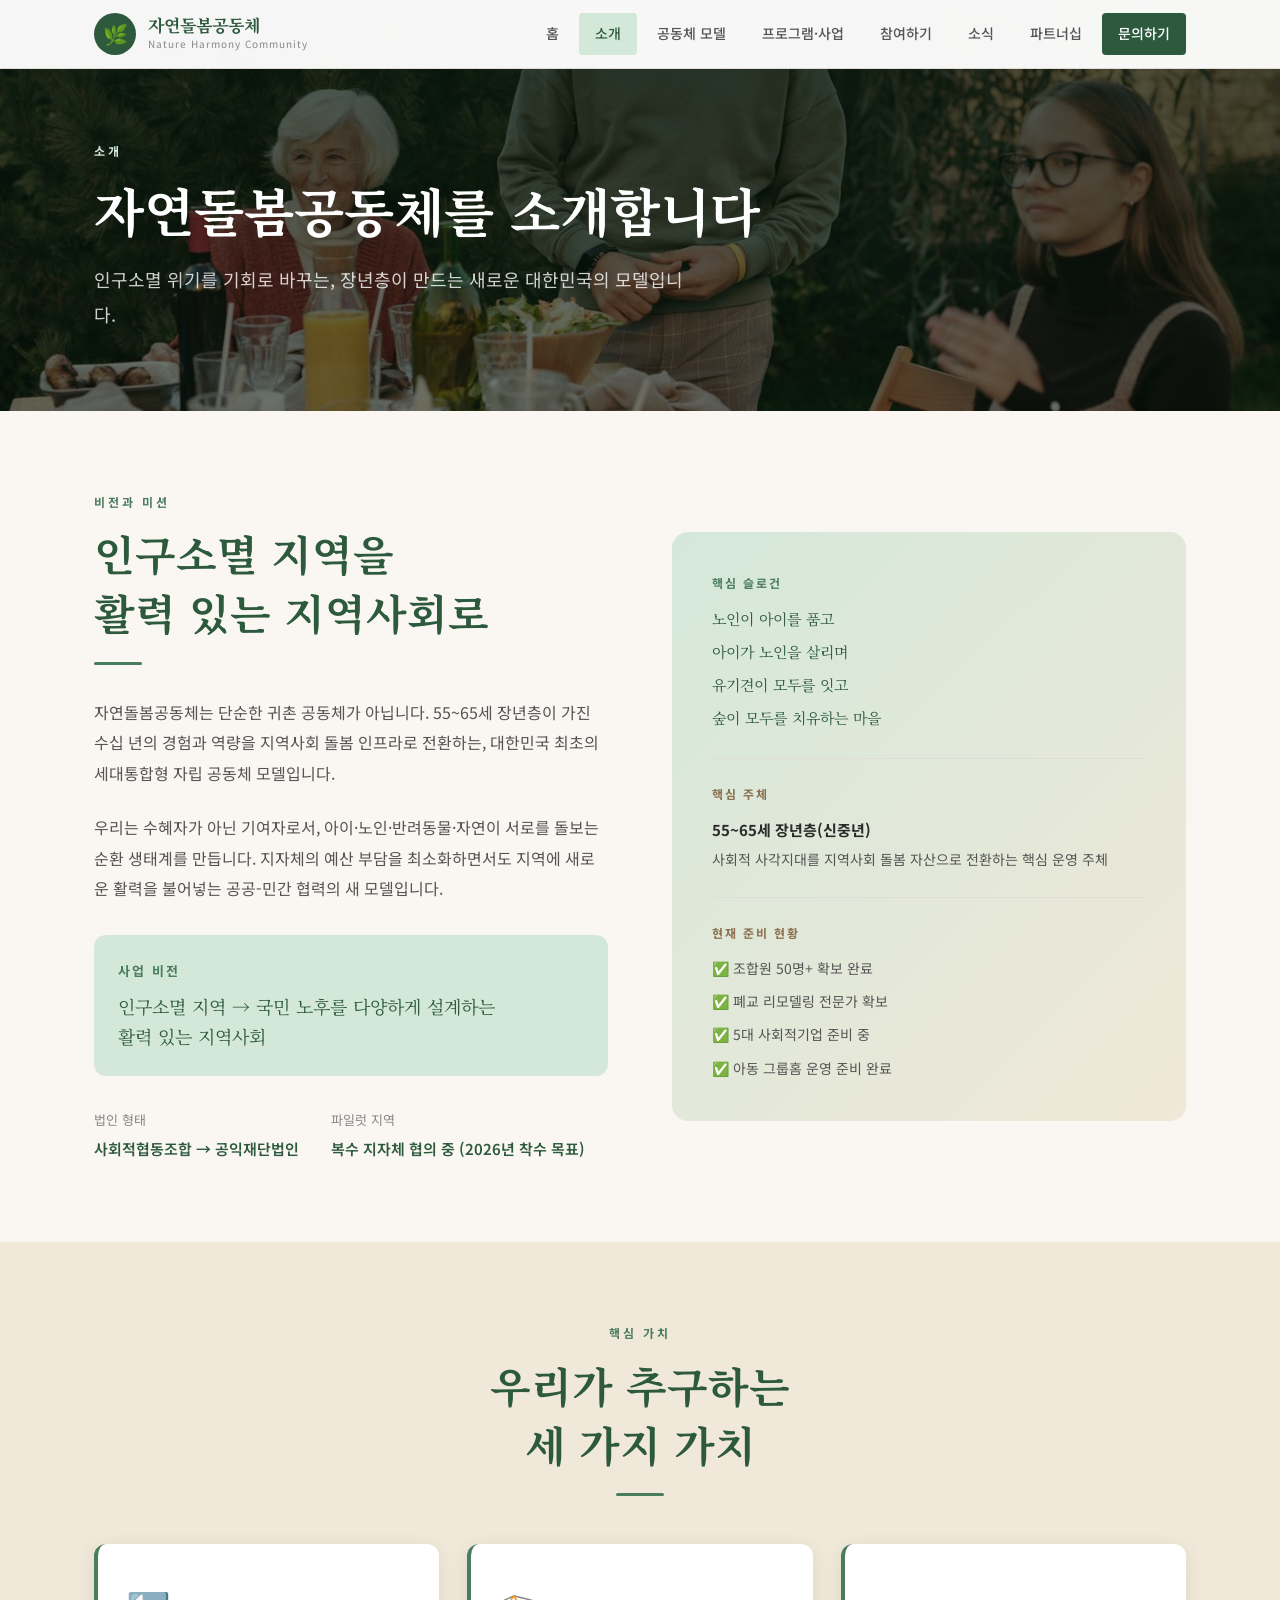
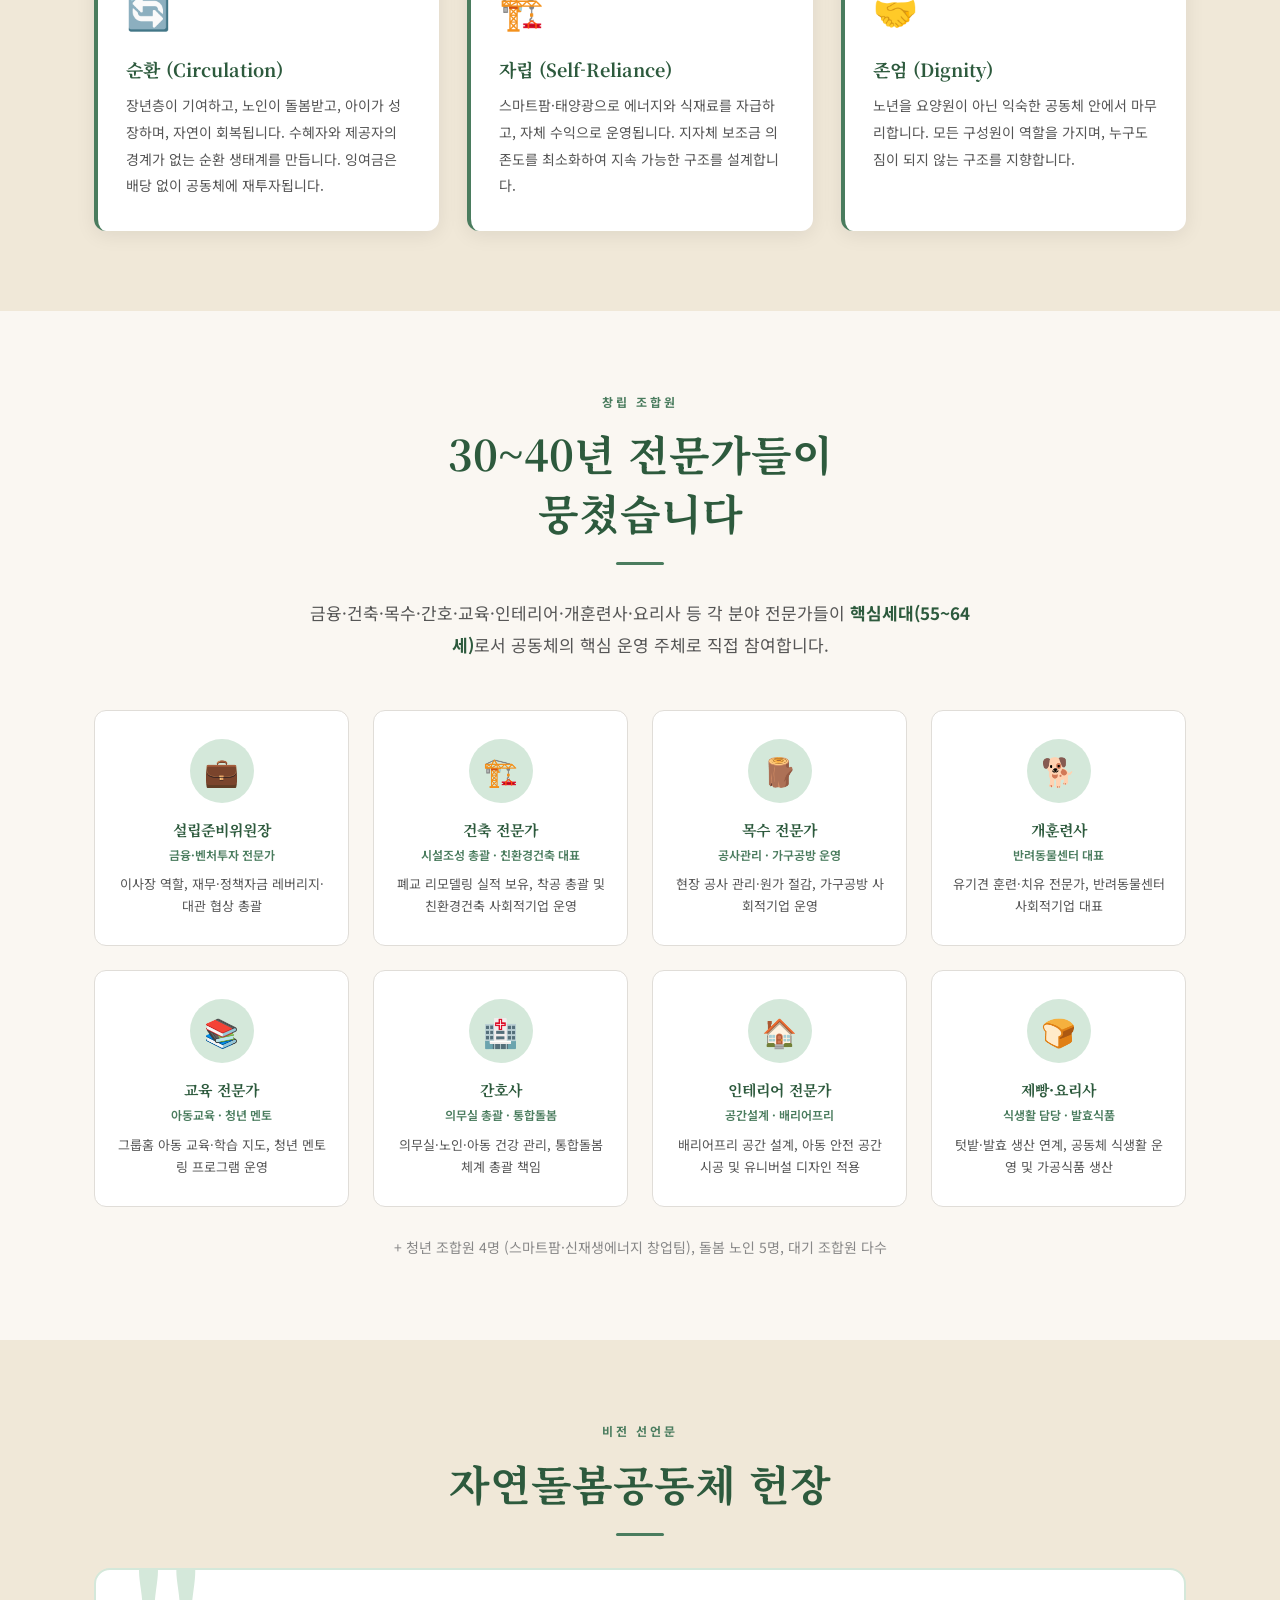
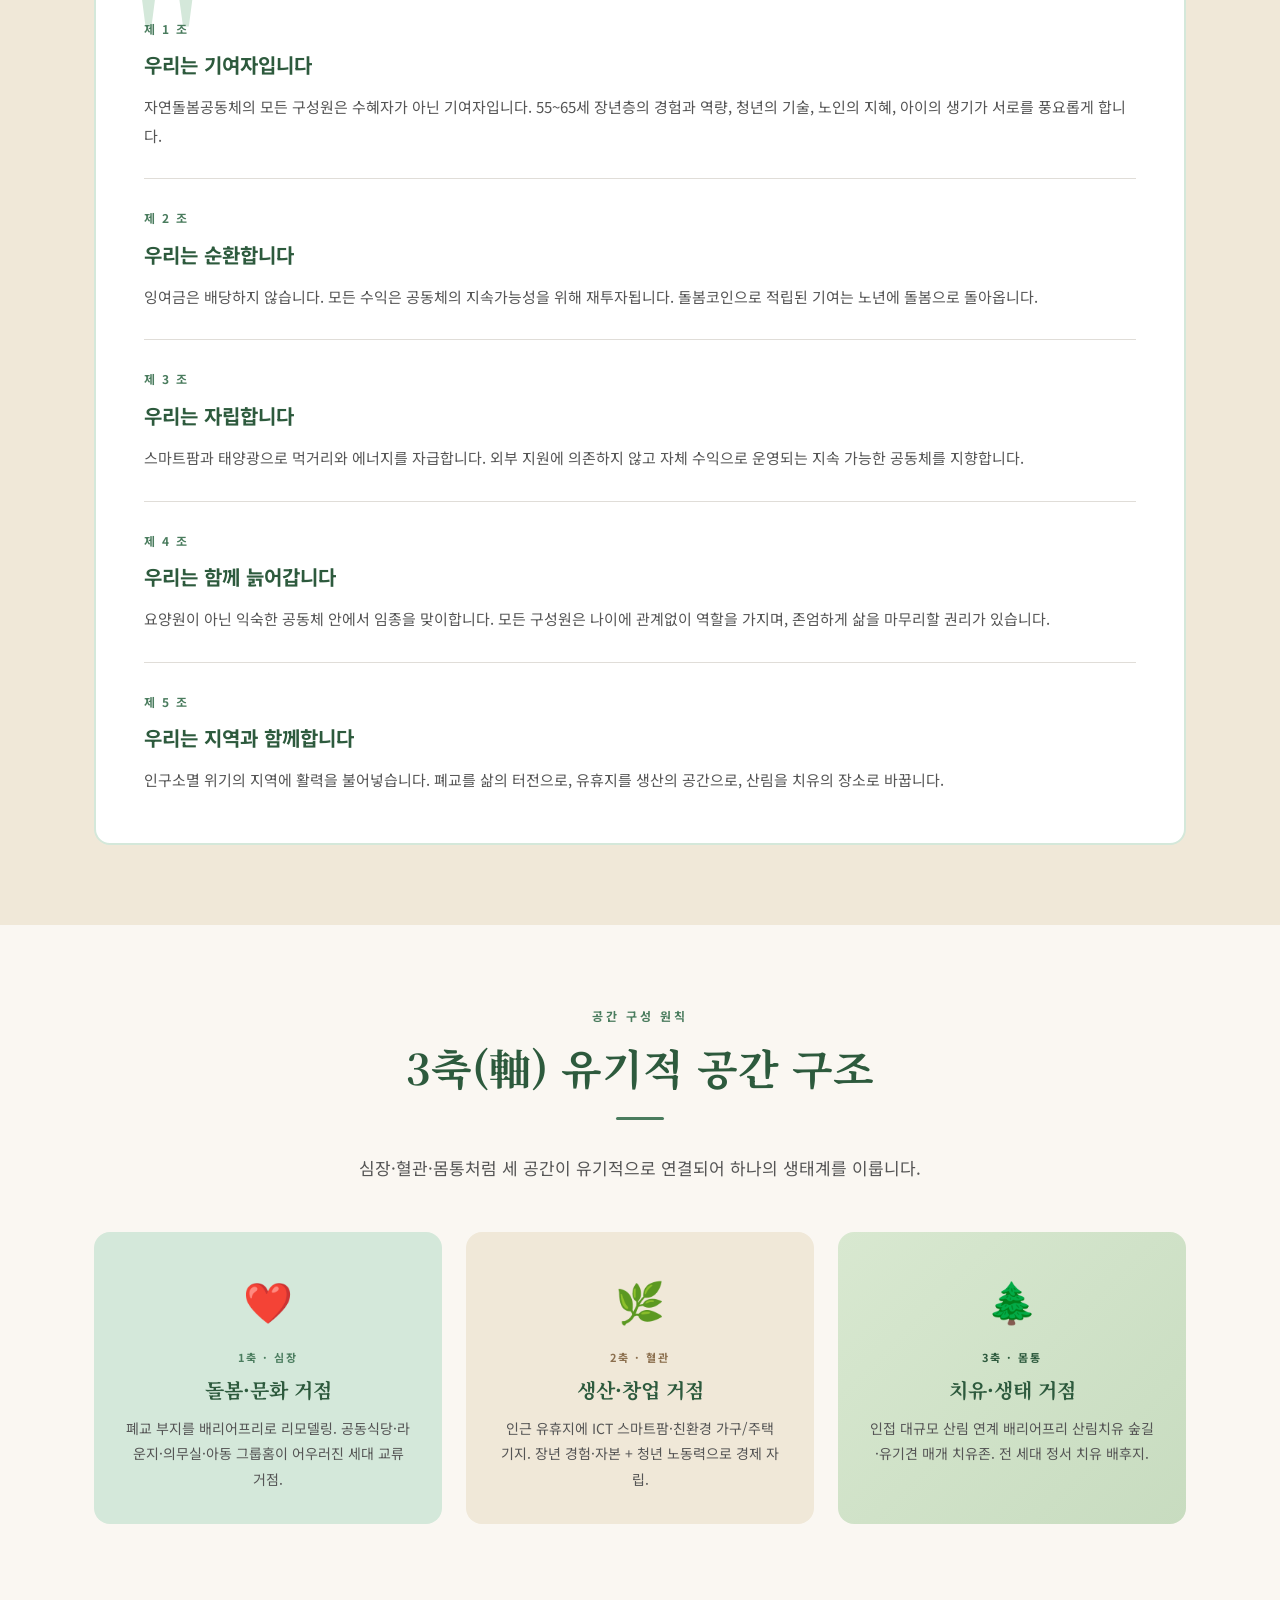
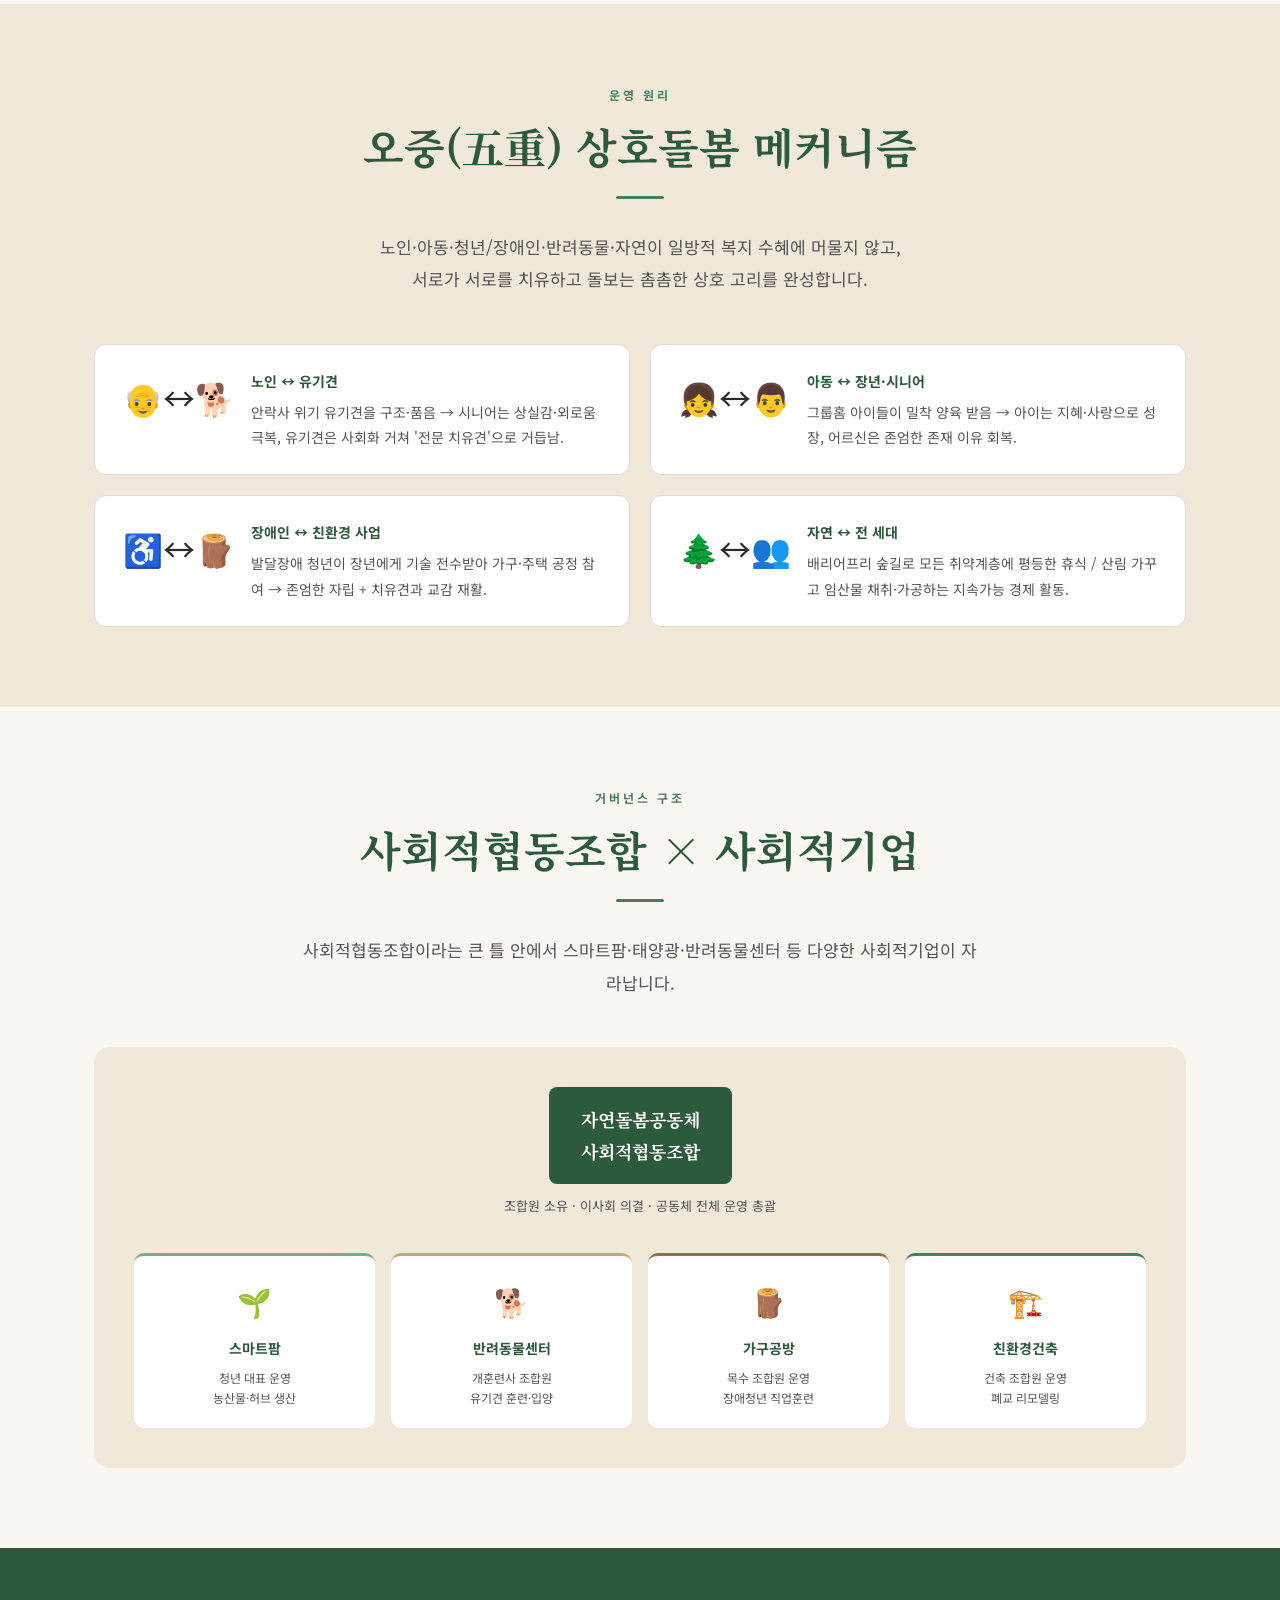
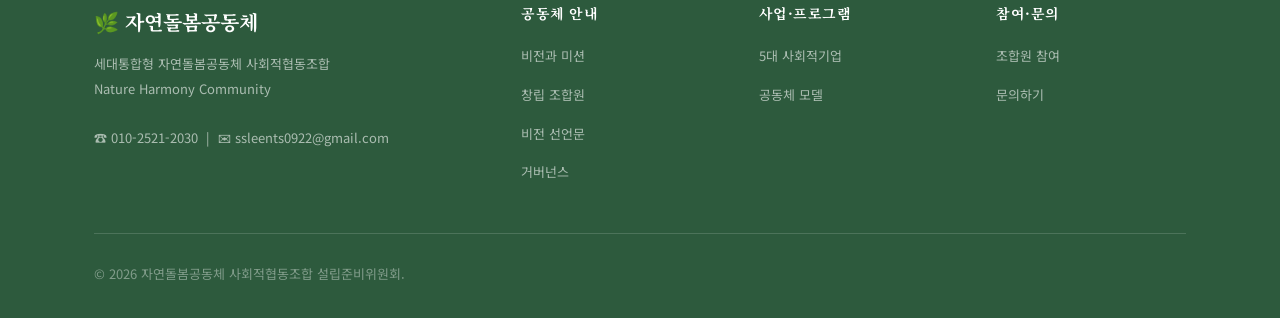
==== commit 34f3b6c2: "Apply 감수리포트 corrections and sync latest docs - Fix hero gradient to uniform overlay (stat labels now" ====
--- a/about.html
+++ b/about.html
@@ -190,7 +190,7 @@
             <div style="display:flex;flex-direction:column;gap:8px;">
               <div style="font-size:14px;color:var(--text-mid);">✅ 조합원 50명+ 확보 완료</div>
               <div style="font-size:14px;color:var(--text-mid);">✅ 폐교 리모델링 전문가 확보</div>
-              <div style="font-size:14px;color:var(--text-mid);">✅ 사회적기업 4개사 준비</div>
+              <div style="font-size:14px;color:var(--text-mid);">✅ 5대 사회적기업 준비 중</div>
               <div style="font-size:14px;color:var(--text-mid);">✅ 아동 그룹홈 운영 준비 완료</div>
             </div>
           </div>
@@ -486,7 +486,7 @@
       <div class="footer-col">
         <h4>사업·프로그램</h4>
         <ul>
-          <li><a href="programs.html">6대 핵심 사업</a></li>
+          <li><a href="programs.html">5대 사회적기업</a></li>
           <li><a href="community.html">공동체 모델</a></li>
         </ul>
       </div>
--- a/style.css
+++ b/style.css
@@ -276,7 +276,7 @@
 #hero {
   min-height: 100vh;
   background:
-    linear-gradient(to right, rgba(8,24,14,0.93) 0%, rgba(8,24,14,0.80) 52%, rgba(8,24,14,0.35) 100%),
+    linear-gradient(rgba(8,24,14,0.82) 0%, rgba(8,24,14,0.72) 100%),
     url('images/hero-bg.jpg') center center/cover no-repeat;
   display: flex;
   align-items: center;
@@ -386,7 +386,7 @@
 
 .hero-stat-label {
   font-size: 13px;
-  color: rgba(255,255,255,0.7);
+  color: rgba(255,255,255,0.95);
   margin-top: 2px;
 }
 
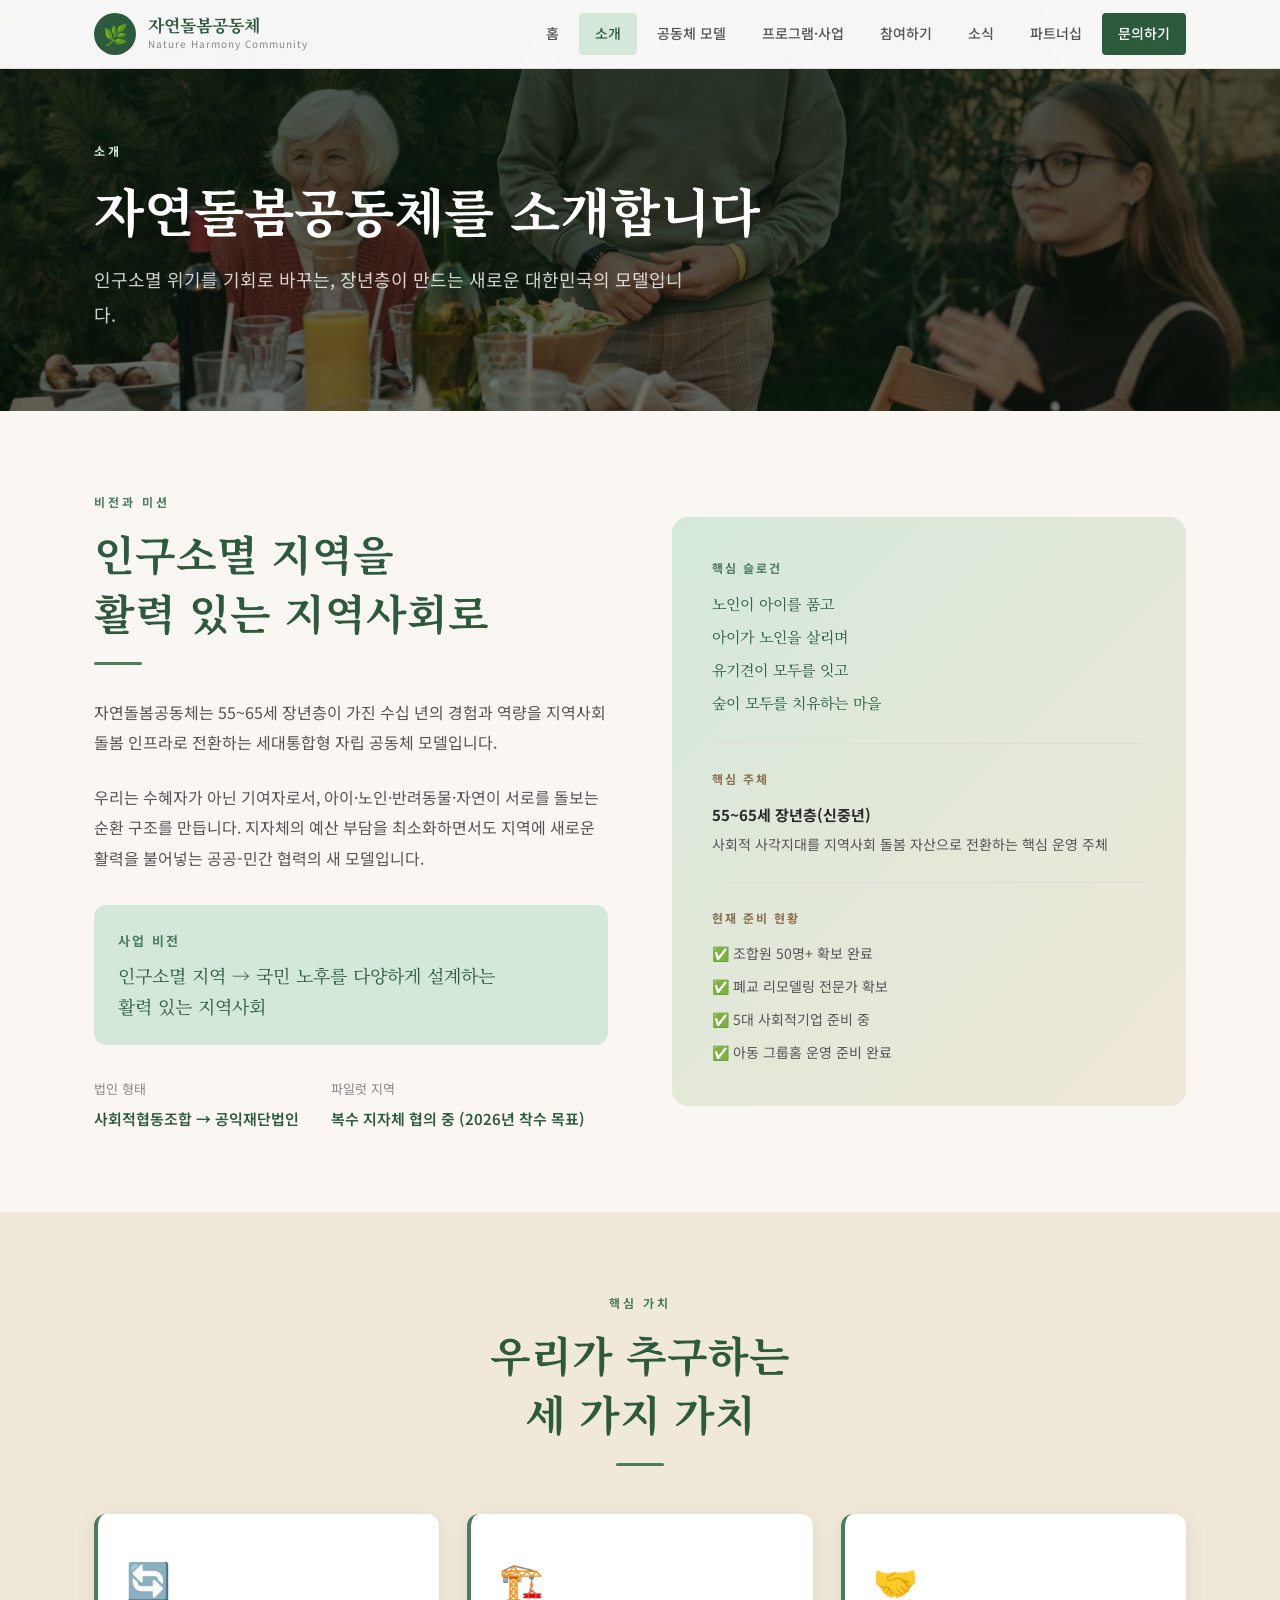
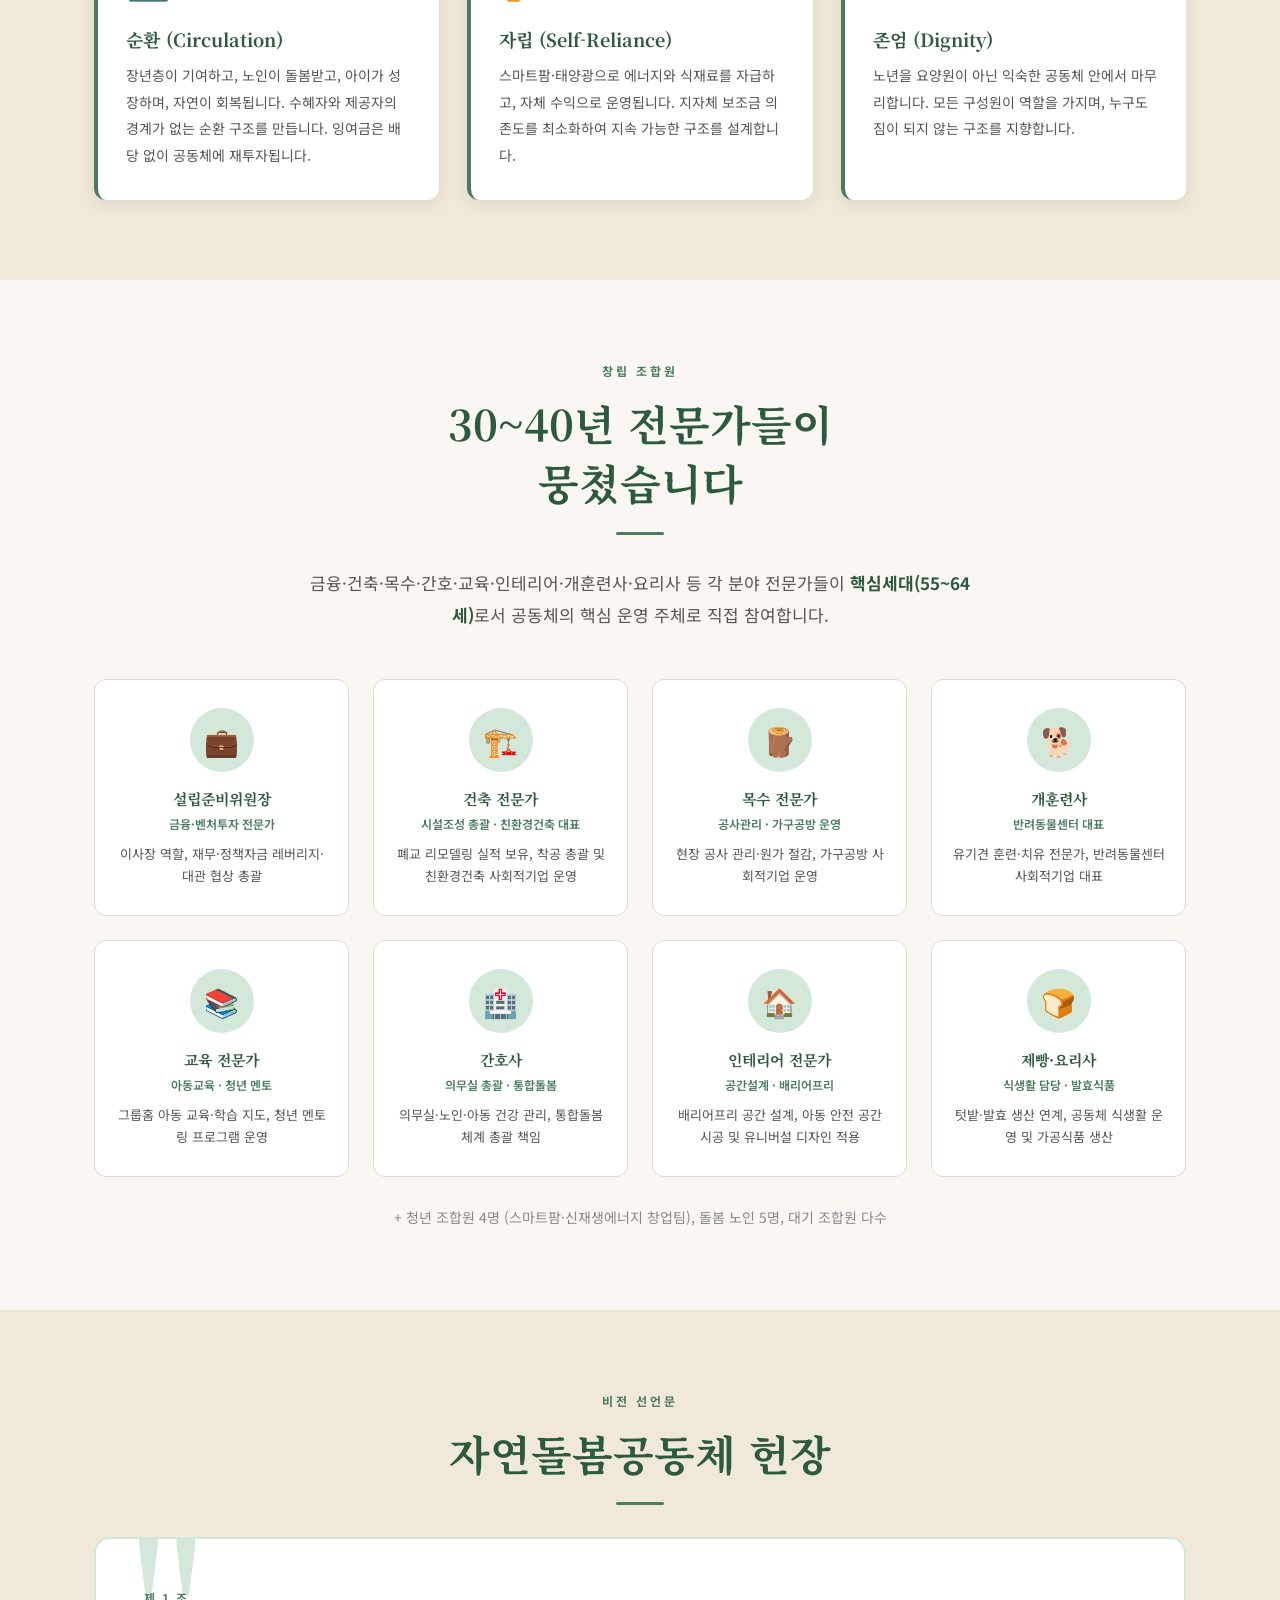
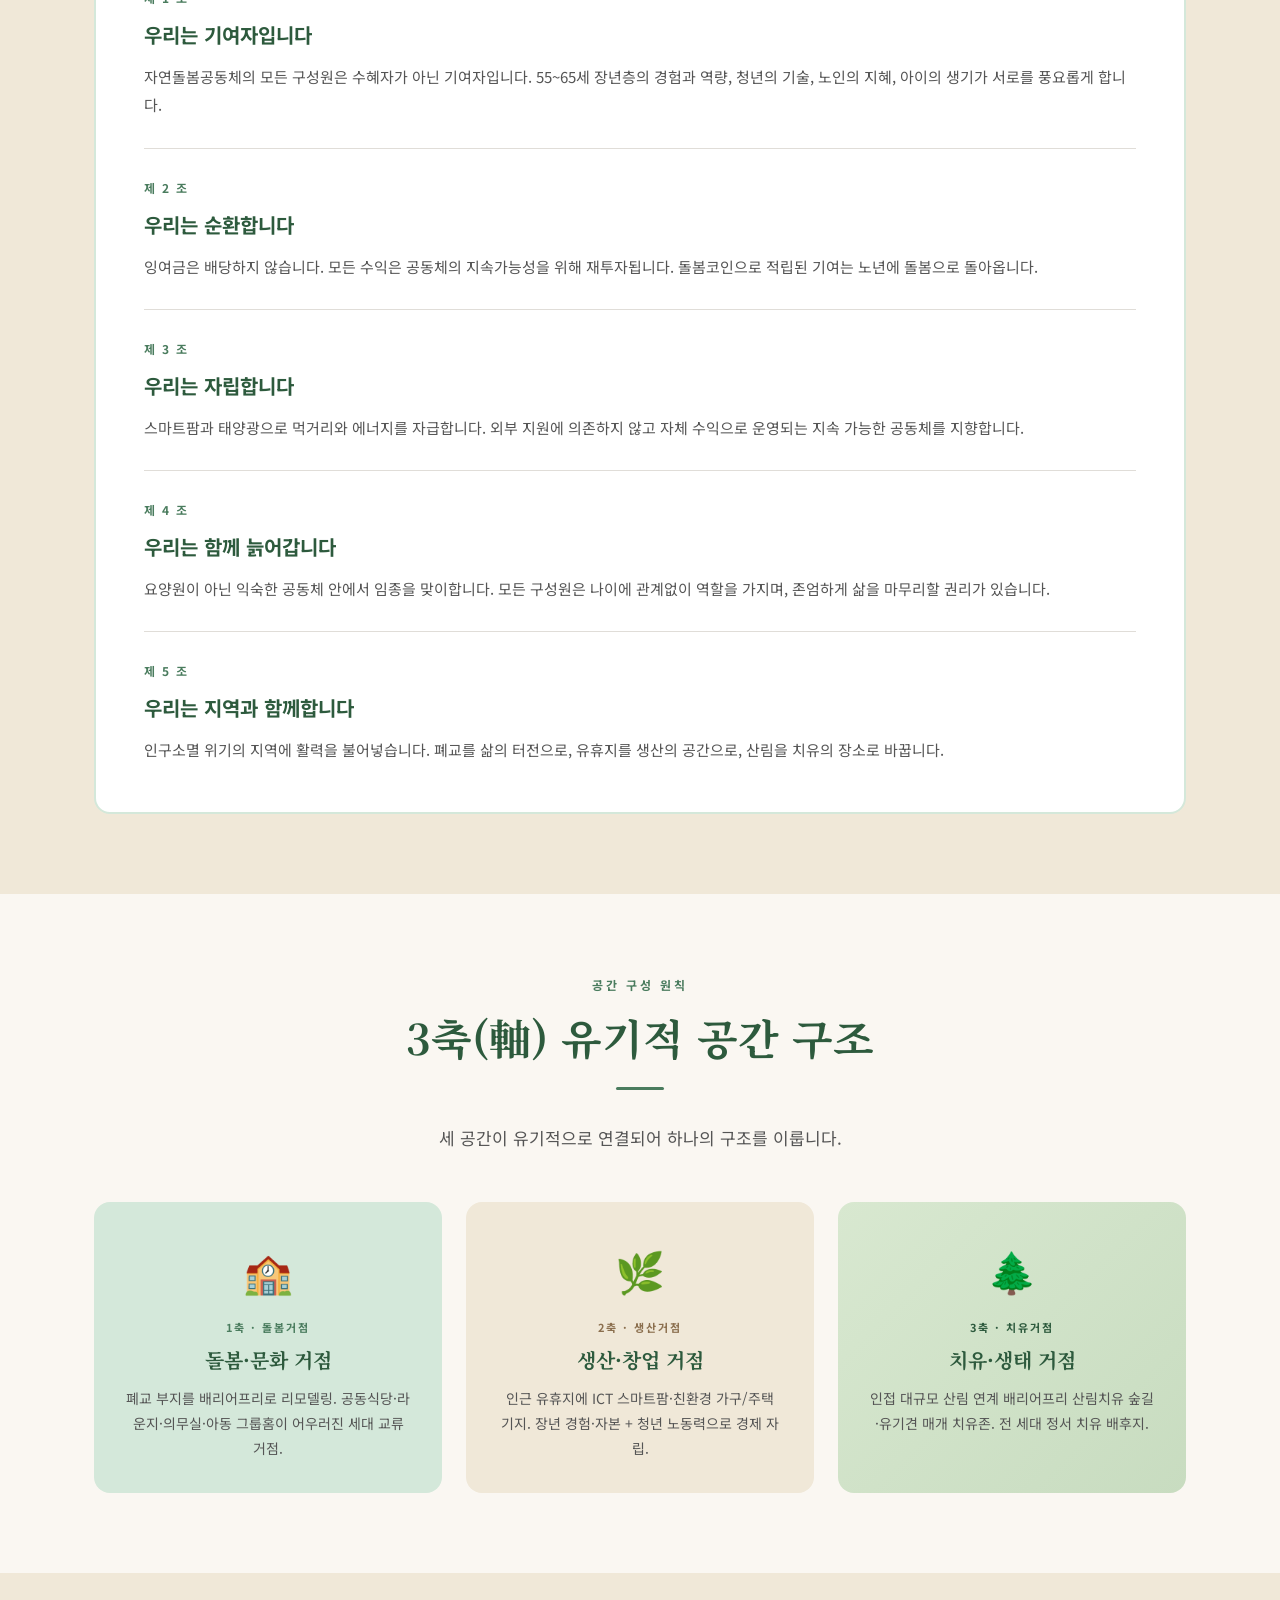
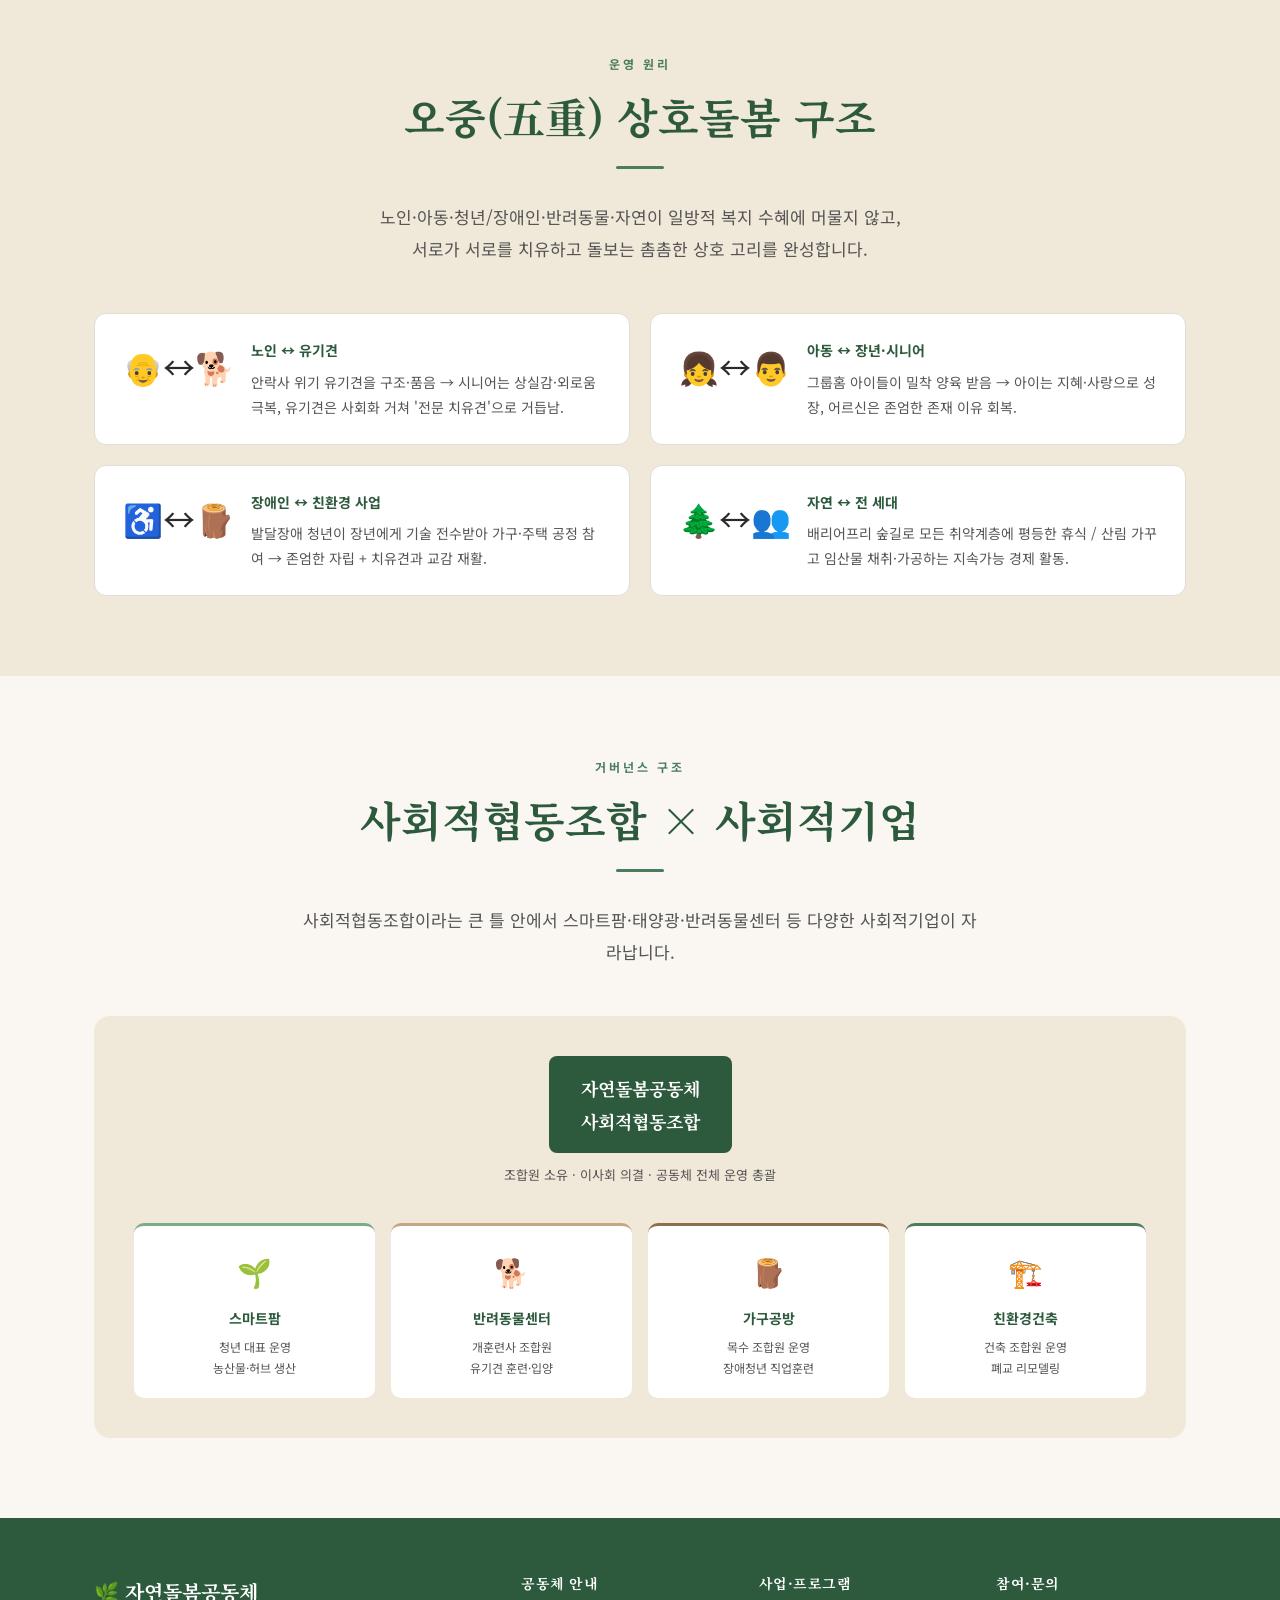
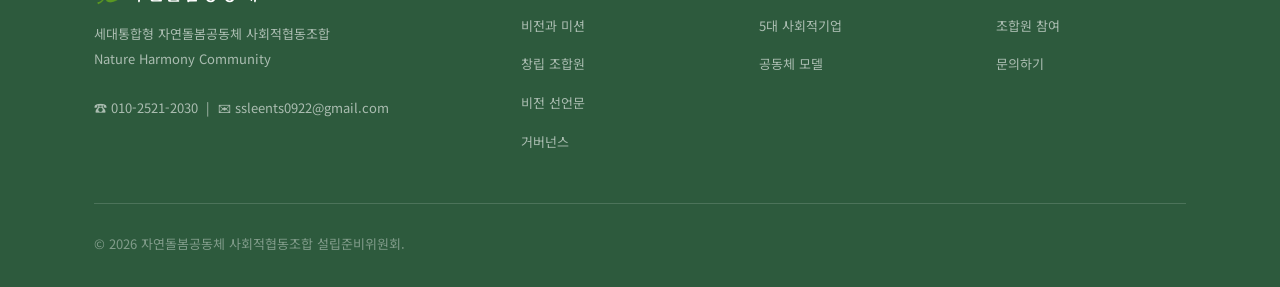
==== commit a202c97d: "가격/모델 현행화(독립생활형150·경증요양형50·중증케어형무료) 및 금지표현 정리, 연천군 제안서 추가, 다운로드 문서 최신화" ====
--- a/about.html
+++ b/about.html
@@ -1,518 +1,518 @@
-﻿<!DOCTYPE html>
-<html lang="ko">
-<head>
-  <meta charset="UTF-8">
-  <meta name="viewport" content="width=device-width, initial-scale=1.0">
-  <title>소개 — 자연돌봄공동체</title>
-  <link rel="stylesheet" href="style.css">
-  <link rel="manifest" href="manifest.json">
-  <meta name="theme-color" content="#2d5a3d">
-  <meta name="apple-mobile-web-app-capable" content="yes">
-  <meta name="apple-mobile-web-app-status-bar-style" content="black-translucent">
-  <meta name="apple-mobile-web-app-title" content="자연돌봄공동체">
-  <link rel="apple-touch-icon" href="images/icon-192.png">
-  <style>
-    .page-hero {
-      background:
-        linear-gradient(to bottom, rgba(8,24,14,0.75) 0%, rgba(8,24,14,0.55) 100%),
-        url('images/community-meal.jpg') center center/cover no-repeat;
-      padding: 140px 0 80px;
-      color: var(--white);
-    }
-    .value-grid {
-      display: grid;
-      grid-template-columns: repeat(3, 1fr);
-      gap: 28px;
-      margin-top: 48px;
-    }
-    .value-card {
-      background: var(--white);
-      border-radius: 12px;
-      padding: 32px 28px;
-      border-left: 4px solid var(--green-mid);
-      box-shadow: 0 4px 20px var(--shadow);
-    }
-    .value-card h3 { font-size: 18px; color: var(--green-deep); margin-bottom: 10px; }
-    .value-card p { font-size: 14px; color: var(--text-mid); line-height: 1.9; }
-    .member-grid {
-      display: grid;
-      grid-template-columns: repeat(4, 1fr);
-      gap: 24px;
-      margin-top: 48px;
-    }
-    .member-card {
-      background: var(--white);
-      border-radius: 12px;
-      padding: 28px 20px;
-      text-align: center;
-      border: 1px solid var(--border);
-      transition: all 0.3s;
-    }
-    .member-card:hover {
-      transform: translateY(-4px);
-      box-shadow: 0 12px 36px var(--shadow-mid);
-    }
-    .member-avatar {
-      width: 64px; height: 64px;
-      border-radius: 50%;
-      background: var(--green-pale);
-      margin: 0 auto 16px;
-      display: flex; align-items: center; justify-content: center;
-      font-size: 28px;
-    }
-    .member-card h4 { font-size: 15px; color: var(--green-deep); margin-bottom: 4px; }
-    .member-card .role { font-size: 12px; color: var(--green-mid); font-weight: 600; margin-bottom: 8px; }
-    .member-card p { font-size: 13px; color: var(--text-mid); line-height: 1.7; }
-    .charter-box {
-      background: var(--white);
-      border-radius: 16px;
-      padding: 48px;
-      border: 2px solid var(--green-pale);
-      position: relative;
-      overflow: hidden;
-    }
-    .charter-box::before {
-      content: '"';
-      position: absolute; top: -20px; left: 32px;
-      font-family: 'Noto Serif KR', serif;
-      font-size: 200px; color: var(--green-pale);
-      line-height: 1; z-index: 0;
-    }
-    .charter-content { position: relative; z-index: 1; }
-    .charter-article { margin-bottom: 28px; padding-bottom: 28px; border-bottom: 1px solid var(--border); }
-    .charter-article:last-child { border-bottom: none; margin-bottom: 0; padding-bottom: 0; }
-    .charter-num { font-size: 12px; font-weight: 700; letter-spacing: 2px; color: var(--green-mid); margin-bottom: 8px; }
-    .charter-title { font-size: 20px; font-weight: 700; color: var(--green-deep); margin-bottom: 10px; }
-    .charter-text { font-size: 15px; color: var(--text-mid); line-height: 1.9; }
-    @media (max-width: 768px) {
-      .value-grid { grid-template-columns: 1fr; }
-      .member-grid { grid-template-columns: repeat(2, 1fr); }
-      .charter-box { padding: 28px; }
-    }
-    @media (max-width: 480px) {
-      .member-grid { grid-template-columns: 1fr; }
-    }
-  </style>
-</head>
-<body>
-
-<nav id="navbar">
-  <div class="container">
-    <div class="nav-inner">
-      <a href="index.html" class="nav-logo">
-        <div class="nav-logo-icon">🌿</div>
-        <div class="nav-logo-text">
-          <span class="nav-logo-main">자연돌봄공동체</span>
-          <span class="nav-logo-sub">Nature Harmony Community</span>
-        </div>
-      </a>
-      <ul class="nav-menu" id="navMenu">
-        <li><a href="index.html">홈</a></li>
-        <li><a href="about.html" class="active">소개</a></li>
-        <li><a href="community.html">공동체 모델</a></li>
-        <li><a href="programs.html">프로그램·사업</a></li>
-        <li><a href="join.html">참여하기</a></li>
-        <li><a href="news.html">소식</a></li>
-        <li><a href="proposals.html">파트너십</a></li>
-        <li><a href="contact.html" class="nav-cta">문의하기</a></li>
-      </ul>
-      <button class="nav-toggle" id="navToggle"><span></span><span></span><span></span></button>
-    </div>
-  </div>
-</nav>
-
-<!-- 페이지 히어로 -->
-<section class="page-hero">
-  <div class="container">
-    <div class="section-label" style="color:var(--green-pale)">소개</div>
-    <h1 style="font-family:'Noto Serif KR',serif;font-size:clamp(32px,5vw,52px);font-weight:700;margin-bottom:16px;">
-      자연돌봄공동체를 소개합니다
-    </h1>
-    <p style="font-size:18px;color:rgba(255,255,255,0.8);max-width:600px;line-height:1.9;">
-      인구소멸 위기를 기회로 바꾸는, 장년층이 만드는 새로운 대한민국의 모델입니다.
-    </p>
-  </div>
-</section>
-
-<!-- 비전과 미션 -->
-<section class="section" id="vision">
-  <div class="container">
-    <div class="intro-grid">
-      <div class="fade-in">
-        <div class="section-label">비전과 미션</div>
-        <h2 class="section-title">인구소멸 지역을<br>활력 있는 지역사회로</h2>
-        <div class="divider"></div>
-        <p style="font-size:16px;color:var(--text-mid);line-height:1.9;margin-bottom:24px;">
-          자연돌봄공동체는 단순한 귀촌 공동체가 아닙니다. 55~65세 장년층이 가진 수십 년의 경험과 역량을 지역사회 돌봄 인프라로 전환하는, 대한민국 최초의 세대통합형 자립 공동체 모델입니다.
-        </p>
-        <p style="font-size:16px;color:var(--text-mid);line-height:1.9;margin-bottom:32px;">
-          우리는 수혜자가 아닌 기여자로서, 아이·노인·반려동물·자연이 서로를 돌보는 순환 생태계를 만듭니다. 지자체의 예산 부담을 최소화하면서도 지역에 새로운 활력을 불어넣는 공공-민간 협력의 새 모델입니다.
-        </p>
-        <div style="background:var(--green-pale);border-radius:12px;padding:24px;margin-bottom:32px;">
-          <div style="font-size:13px;font-weight:700;color:var(--green-mid);letter-spacing:2px;margin-bottom:8px;">사업 비전</div>
-          <div style="font-family:'Noto Serif KR',serif;font-size:18px;color:var(--green-deep);line-height:1.7;">
-            인구소멸 지역 → 국민 노후를 다양하게 설계하는<br>활력 있는 지역사회
-          </div>
-        </div>
-        <div style="display:flex;gap:32px;">
-          <div>
-            <div style="font-size:13px;color:var(--text-light);margin-bottom:4px;">법인 형태</div>
-            <div style="font-size:15px;font-weight:600;color:var(--green-deep)">사회적협동조합 → 공익재단법인</div>
-          </div>
-          <div>
-            <div style="font-size:13px;color:var(--text-light);margin-bottom:4px;">파일럿 지역</div>
-            <div style="font-size:15px;font-weight:600;color:var(--green-deep)">복수 지자체 협의 중 (2026년 착수 목표)</div>
-          </div>
-        </div>
-      </div>
-      <div class="fade-in stagger-2">
-        <div style="background:linear-gradient(135deg,var(--green-pale),var(--earth-pale));border-radius:16px;padding:40px;height:100%;display:flex;flex-direction:column;gap:24px;">
-          <div>
-            <div style="font-size:12px;font-weight:700;letter-spacing:2px;color:var(--green-mid);margin-bottom:8px;">핵심 슬로건</div>
-            <div style="font-family:'Noto Serif KR',serif;font-size:15px;color:var(--green-deep);line-height:2.2;">
-              노인이 아이를 품고<br>
-              아이가 노인을 살리며<br>
-              유기견이 모두를 잇고<br>
-              숲이 모두를 치유하는 마을
-            </div>
-          </div>
-          <hr style="border:none;border-top:1px solid var(--border);">
-          <div>
-            <div style="font-size:12px;font-weight:700;letter-spacing:2px;color:var(--earth-mid);margin-bottom:12px;">핵심 주체</div>
-            <div style="font-size:15px;color:var(--text-dark);line-height:1.9;">
-              <strong>55~65세 장년층(신중년)</strong><br>
-              <span style="font-size:14px;color:var(--text-mid);">사회적 사각지대를 지역사회 돌봄 자산으로 전환하는 핵심 운영 주체</span>
-            </div>
-          </div>
-          <hr style="border:none;border-top:1px solid var(--border);">
-          <div>
-            <div style="font-size:12px;font-weight:700;letter-spacing:2px;color:var(--earth-mid);margin-bottom:12px;">현재 준비 현황</div>
-            <div style="display:flex;flex-direction:column;gap:8px;">
-              <div style="font-size:14px;color:var(--text-mid);">✅ 조합원 50명+ 확보 완료</div>
-              <div style="font-size:14px;color:var(--text-mid);">✅ 폐교 리모델링 전문가 확보</div>
-              <div style="font-size:14px;color:var(--text-mid);">✅ 5대 사회적기업 준비 중</div>
-              <div style="font-size:14px;color:var(--text-mid);">✅ 아동 그룹홈 운영 준비 완료</div>
-            </div>
-          </div>
-        </div>
-      </div>
-    </div>
-  </div>
-</section>
-
-<!-- 핵심 가치 -->
-<section class="section section-alt">
-  <div class="container">
-    <div class="text-center fade-in">
-      <div class="section-label">핵심 가치</div>
-      <h2 class="section-title">우리가 추구하는<br>세 가지 가치</h2>
-      <div class="divider divider-center"></div>
-    </div>
-    <div class="value-grid">
-      <div class="value-card fade-in stagger-1">
-        <div style="font-size:36px;margin-bottom:16px;">🔄</div>
-        <h3>순환 (Circulation)</h3>
-        <p>장년층이 기여하고, 노인이 돌봄받고, 아이가 성장하며, 자연이 회복됩니다. 수혜자와 제공자의 경계가 없는 순환 생태계를 만듭니다. 잉여금은 배당 없이 공동체에 재투자됩니다.</p>
-      </div>
-      <div class="value-card fade-in stagger-2">
-        <div style="font-size:36px;margin-bottom:16px;">🏗️</div>
-        <h3>자립 (Self-Reliance)</h3>
-        <p>스마트팜·태양광으로 에너지와 식재료를 자급하고, 자체 수익으로 운영됩니다. 지자체 보조금 의존도를 최소화하여 지속 가능한 구조를 설계합니다.</p>
-      </div>
-      <div class="value-card fade-in stagger-3">
-        <div style="font-size:36px;margin-bottom:16px;">🤝</div>
-        <h3>존엄 (Dignity)</h3>
-        <p>노년을 요양원이 아닌 익숙한 공동체 안에서 마무리합니다. 모든 구성원이 역할을 가지며, 누구도 짐이 되지 않는 구조를 지향합니다.</p>
-      </div>
-    </div>
-  </div>
-</section>
-
-<!-- 창립 조합원 -->
-<section class="section" id="members">
-  <div class="container">
-    <div class="text-center fade-in">
-      <div class="section-label">창립 조합원</div>
-      <h2 class="section-title">30~40년 전문가들이<br>뭉쳤습니다</h2>
-      <div class="divider divider-center"></div>
-      <p class="section-subtitle">
-        금융·건축·목수·간호·교육·인테리어·개훈련사·요리사 등 각 분야 전문가들이
-        <strong style="color:var(--green-deep)">핵심세대(55~64세)</strong>로서 공동체의 핵심 운영 주체로 직접 참여합니다.
-      </p>
-    </div>
-    <div class="member-grid">
-      <div class="member-card fade-in stagger-1">
-        <div class="member-avatar">💼</div>
-        <h4>설립준비위원장</h4>
-        <div class="role">금융·벤처투자 전문가</div>
-        <p>이사장 역할, 재무·정책자금 레버리지·대관 협상 총괄</p>
-      </div>
-      <div class="member-card fade-in stagger-2">
-        <div class="member-avatar">🏗️</div>
-        <h4>건축 전문가</h4>
-        <div class="role">시설조성 총괄 · 친환경건축 대표</div>
-        <p>폐교 리모델링 실적 보유, 착공 총괄 및 친환경건축 사회적기업 운영</p>
-      </div>
-      <div class="member-card fade-in stagger-3">
-        <div class="member-avatar">🪵</div>
-        <h4>목수 전문가</h4>
-        <div class="role">공사관리 · 가구공방 운영</div>
-        <p>현장 공사 관리·원가 절감, 가구공방 사회적기업 운영</p>
-      </div>
-      <div class="member-card fade-in stagger-4">
-        <div class="member-avatar">🐕</div>
-        <h4>개훈련사</h4>
-        <div class="role">반려동물센터 대표</div>
-        <p>유기견 훈련·치유 전문가, 반려동물센터 사회적기업 대표</p>
-      </div>
-      <div class="member-card fade-in stagger-1">
-        <div class="member-avatar">📚</div>
-        <h4>교육 전문가</h4>
-        <div class="role">아동교육 · 청년 멘토</div>
-        <p>그룹홈 아동 교육·학습 지도, 청년 멘토링 프로그램 운영</p>
-      </div>
-      <div class="member-card fade-in stagger-2">
-        <div class="member-avatar">🏥</div>
-        <h4>간호사</h4>
-        <div class="role">의무실 총괄 · 통합돌봄</div>
-        <p>의무실·노인·아동 건강 관리, 통합돌봄 체계 총괄 책임</p>
-      </div>
-      <div class="member-card fade-in stagger-3">
-        <div class="member-avatar">🏠</div>
-        <h4>인테리어 전문가</h4>
-        <div class="role">공간설계 · 배리어프리</div>
-        <p>배리어프리 공간 설계, 아동 안전 공간 시공 및 유니버설 디자인 적용</p>
-      </div>
-      <div class="member-card fade-in stagger-4">
-        <div class="member-avatar">🍞</div>
-        <h4>제빵·요리사</h4>
-        <div class="role">식생활 담당 · 발효식품</div>
-        <p>텃밭·발효 생산 연계, 공동체 식생활 운영 및 가공식품 생산</p>
-      </div>
-    </div>
-    <p style="text-align:center;margin-top:28px;font-size:14px;color:var(--text-light);">
-      + 청년 조합원 4명 (스마트팜·신재생에너지 창업팀), 돌봄 노인 5명, 대기 조합원 다수
-    </p>
-  </div>
-</section>
-
-<!-- 비전 선언문 / 헌장 -->
-<section class="section section-alt" id="charter">
-  <div class="container">
-    <div class="text-center fade-in">
-      <div class="section-label">비전 선언문</div>
-      <h2 class="section-title">자연돌봄공동체 헌장</h2>
-      <div class="divider divider-center"></div>
-    </div>
-    <div class="charter-box fade-in" style="margin-top:0;">
-      <div class="charter-content">
-        <div class="charter-article">
-          <div class="charter-num">제 1 조</div>
-          <div class="charter-title">우리는 기여자입니다</div>
-          <div class="charter-text">자연돌봄공동체의 모든 구성원은 수혜자가 아닌 기여자입니다. 55~65세 장년층의 경험과 역량, 청년의 기술, 노인의 지혜, 아이의 생기가 서로를 풍요롭게 합니다.</div>
-        </div>
-        <div class="charter-article">
-          <div class="charter-num">제 2 조</div>
-          <div class="charter-title">우리는 순환합니다</div>
-          <div class="charter-text">잉여금은 배당하지 않습니다. 모든 수익은 공동체의 지속가능성을 위해 재투자됩니다. 돌봄코인으로 적립된 기여는 노년에 돌봄으로 돌아옵니다.</div>
-        </div>
-        <div class="charter-article">
-          <div class="charter-num">제 3 조</div>
-          <div class="charter-title">우리는 자립합니다</div>
-          <div class="charter-text">스마트팜과 태양광으로 먹거리와 에너지를 자급합니다. 외부 지원에 의존하지 않고 자체 수익으로 운영되는 지속 가능한 공동체를 지향합니다.</div>
-        </div>
-        <div class="charter-article">
-          <div class="charter-num">제 4 조</div>
-          <div class="charter-title">우리는 함께 늙어갑니다</div>
-          <div class="charter-text">요양원이 아닌 익숙한 공동체 안에서 임종을 맞이합니다. 모든 구성원은 나이에 관계없이 역할을 가지며, 존엄하게 삶을 마무리할 권리가 있습니다.</div>
-        </div>
-        <div class="charter-article">
-          <div class="charter-num">제 5 조</div>
-          <div class="charter-title">우리는 지역과 함께합니다</div>
-          <div class="charter-text">인구소멸 위기의 지역에 활력을 불어넣습니다. 폐교를 삶의 터전으로, 유휴지를 생산의 공간으로, 산림을 치유의 장소로 바꿉니다.</div>
-        </div>
-      </div>
-    </div>
-  </div>
-</section>
-
-<!-- 3축 공간 구조 -->
-<section class="section" id="space">
-  <div class="container">
-    <div class="text-center fade-in">
-      <div class="section-label">공간 구성 원칙</div>
-      <h2 class="section-title">3축(軸) 유기적 공간 구조</h2>
-      <div class="divider divider-center"></div>
-      <p class="section-subtitle">
-        심장·혈관·몸통처럼 세 공간이 유기적으로 연결되어 하나의 생태계를 이룹니다.
-      </p>
-    </div>
-    <div style="display:grid;grid-template-columns:repeat(3,1fr);gap:24px;margin-top:48px;" class="fade-in axis-grid">
-      <div style="background:var(--green-pale);border-radius:16px;padding:32px;text-align:center;">
-        <div style="font-size:40px;margin-bottom:12px;">❤️</div>
-        <div style="font-size:11px;font-weight:700;letter-spacing:2px;color:var(--green-mid);margin-bottom:8px;">1축 · 심장</div>
-        <h3 style="font-size:20px;color:var(--green-deep);margin-bottom:12px;">돌봄·문화 거점</h3>
-        <p style="font-size:14px;color:var(--text-mid);line-height:1.8;">폐교 부지를 배리어프리로 리모델링. 공동식당·라운지·의무실·아동 그룹홈이 어우러진 세대 교류 거점.</p>
-      </div>
-      <div style="background:var(--earth-pale);border-radius:16px;padding:32px;text-align:center;">
-        <div style="font-size:40px;margin-bottom:12px;">🌿</div>
-        <div style="font-size:11px;font-weight:700;letter-spacing:2px;color:var(--earth-mid);margin-bottom:8px;">2축 · 혈관</div>
-        <h3 style="font-size:20px;color:var(--green-deep);margin-bottom:12px;">생산·창업 거점</h3>
-        <p style="font-size:14px;color:var(--text-mid);line-height:1.8;">인근 유휴지에 ICT 스마트팜·친환경 가구/주택 기지. 장년 경험·자본 + 청년 노동력으로 경제 자립.</p>
-      </div>
-      <div style="background:linear-gradient(135deg,#d8e8d0,#c8dcc0);border-radius:16px;padding:32px;text-align:center;">
-        <div style="font-size:40px;margin-bottom:12px;">🌲</div>
-        <div style="font-size:11px;font-weight:700;letter-spacing:2px;color:var(--green-deep);margin-bottom:8px;">3축 · 몸통</div>
-        <h3 style="font-size:20px;color:var(--green-deep);margin-bottom:12px;">치유·생태 거점</h3>
-        <p style="font-size:14px;color:var(--text-mid);line-height:1.8;">인접 대규모 산림 연계 배리어프리 산림치유 숲길·유기견 매개 치유존. 전 세대 정서 치유 배후지.</p>
-      </div>
-    </div>
-    <style>@media(max-width:640px){.axis-grid{grid-template-columns:1fr!important;}}</style>
-  </div>
-</section>
-
-<!-- 오중 상호돌봄 -->
-<section class="section section-alt">
-  <div class="container">
-    <div class="text-center fade-in">
-      <div class="section-label">운영 원리</div>
-      <h2 class="section-title">오중(五重) 상호돌봄 메커니즘</h2>
-      <div class="divider divider-center"></div>
-      <p class="section-subtitle">
-        노인·아동·청년/장애인·반려동물·자연이 일방적 복지 수혜에 머물지 않고,<br>
-        서로가 서로를 치유하고 돌보는 촘촘한 상호 고리를 완성합니다.
-      </p>
-    </div>
-    <div style="display:grid;grid-template-columns:1fr 1fr;gap:20px;margin-top:48px;" class="fade-in mutual-grid">
-      <div style="background:var(--white);border-radius:12px;padding:24px 28px;border:1px solid var(--border);display:flex;gap:16px;align-items:flex-start;">
-        <div style="font-size:32px;flex-shrink:0;">👴↔️🐕</div>
-        <div>
-          <div style="font-size:14px;font-weight:700;color:var(--green-deep);margin-bottom:6px;">노인 ↔ 유기견</div>
-          <p style="font-size:14px;color:var(--text-mid);line-height:1.8;">안락사 위기 유기견을 구조·품음 → 시니어는 상실감·외로움 극복, 유기견은 사회화 거쳐 '전문 치유견'으로 거듭남.</p>
-        </div>
-      </div>
-      <div style="background:var(--white);border-radius:12px;padding:24px 28px;border:1px solid var(--border);display:flex;gap:16px;align-items:flex-start;">
-        <div style="font-size:32px;flex-shrink:0;">👧↔️👨</div>
-        <div>
-          <div style="font-size:14px;font-weight:700;color:var(--green-deep);margin-bottom:6px;">아동 ↔ 장년·시니어</div>
-          <p style="font-size:14px;color:var(--text-mid);line-height:1.8;">그룹홈 아이들이 밀착 양육 받음 → 아이는 지혜·사랑으로 성장, 어르신은 존엄한 존재 이유 회복.</p>
-        </div>
-      </div>
-      <div style="background:var(--white);border-radius:12px;padding:24px 28px;border:1px solid var(--border);display:flex;gap:16px;align-items:flex-start;">
-        <div style="font-size:32px;flex-shrink:0;">♿↔️🪵</div>
-        <div>
-          <div style="font-size:14px;font-weight:700;color:var(--green-deep);margin-bottom:6px;">장애인 ↔ 친환경 사업</div>
-          <p style="font-size:14px;color:var(--text-mid);line-height:1.8;">발달장애 청년이 장년에게 기술 전수받아 가구·주택 공정 참여 → 존엄한 자립 + 치유견과 교감 재활.</p>
-        </div>
-      </div>
-      <div style="background:var(--white);border-radius:12px;padding:24px 28px;border:1px solid var(--border);display:flex;gap:16px;align-items:flex-start;">
-        <div style="font-size:32px;flex-shrink:0;">🌲↔️👥</div>
-        <div>
-          <div style="font-size:14px;font-weight:700;color:var(--green-deep);margin-bottom:6px;">자연 ↔ 전 세대</div>
-          <p style="font-size:14px;color:var(--text-mid);line-height:1.8;">배리어프리 숲길로 모든 취약계층에 평등한 휴식 / 산림 가꾸고 임산물 채취·가공하는 지속가능 경제 활동.</p>
-        </div>
-      </div>
-    </div>
-    <style>@media(max-width:640px){.mutual-grid{grid-template-columns:1fr!important;}}</style>
-  </div>
-</section>
-
-<!-- 거버넌스 -->
-<section class="section" id="governance">
-  <div class="container">
-    <div class="text-center fade-in">
-      <div class="section-label">거버넌스 구조</div>
-      <h2 class="section-title">사회적협동조합 × 사회적기업</h2>
-      <div class="divider divider-center"></div>
-      <p class="section-subtitle">
-        사회적협동조합이라는 큰 틀 안에서
-        스마트팜·태양광·반려동물센터 등 다양한 사회적기업이 자라납니다.
-      </p>
-    </div>
-    <div style="margin-top:48px;background:var(--earth-pale);border-radius:16px;padding:40px;" class="fade-in">
-      <div style="text-align:center;margin-bottom:36px;">
-        <div style="display:inline-block;background:var(--green-deep);color:white;padding:16px 32px;border-radius:8px;font-family:'Noto Serif KR',serif;font-size:18px;font-weight:700;">
-자연돌봄공동체<br>사회적협동조합
-        </div>
-        <div style="font-size:13px;color:var(--text-mid);margin-top:10px;">조합원 소유 · 이사회 의결 · 공동체 전체 운영 총괄</div>
-      </div>
-      <div style="display:grid;grid-template-columns:repeat(4,1fr);gap:16px;" class="governance-sub">
-        <div style="background:white;border-radius:10px;padding:20px;text-align:center;border-top:3px solid #7aab8a;">
-          <div style="font-size:28px;margin-bottom:10px;">🌱</div>
-          <div style="font-size:14px;font-weight:700;color:var(--green-deep);margin-bottom:6px;">스마트팜</div>
-          <div style="font-size:12px;color:var(--text-mid);line-height:1.7;">청년 대표 운영<br>농산물·허브 생산</div>
-        </div>
-        <div style="background:white;border-radius:10px;padding:20px;text-align:center;border-top:3px solid #c4a882;">
-          <div style="font-size:28px;margin-bottom:10px;">🐕</div>
-          <div style="font-size:14px;font-weight:700;color:var(--green-deep);margin-bottom:6px;">반려동물센터</div>
-          <div style="font-size:12px;color:var(--text-mid);line-height:1.7;">개훈련사 조합원<br>유기견 훈련·입양</div>
-        </div>
-        <div style="background:white;border-radius:10px;padding:20px;text-align:center;border-top:3px solid #8b6f4e;">
-          <div style="font-size:28px;margin-bottom:10px;">🪵</div>
-          <div style="font-size:14px;font-weight:700;color:var(--green-deep);margin-bottom:6px;">가구공방</div>
-          <div style="font-size:12px;color:var(--text-mid);line-height:1.7;">목수 조합원 운영<br>장애청년 직업훈련</div>
-        </div>
-        <div style="background:white;border-radius:10px;padding:20px;text-align:center;border-top:3px solid #4a7c5e;">
-          <div style="font-size:28px;margin-bottom:10px;">🏗️</div>
-          <div style="font-size:14px;font-weight:700;color:var(--green-deep);margin-bottom:6px;">친환경건축</div>
-          <div style="font-size:12px;color:var(--text-mid);line-height:1.7;">건축 조합원 운영<br>폐교 리모델링</div>
-        </div>
-      </div>
-    </div>
-    <style>
-      @media (max-width: 640px) {
-        .governance-sub { grid-template-columns: repeat(2, 1fr) !important; }
-      }
-    </style>
-  </div>
-</section>
-
-<footer>
-  <div class="container">
-    <div class="footer-grid">
-      <div>
-        <div class="footer-logo-main">🌿 자연돌봄공동체</div>
-        <p class="footer-desc">세대통합형 자연돌봄공동체 사회적협동조합<br>Nature Harmony Community<br><br>☎ 010-2521-2030 &nbsp;|&nbsp; ✉ ssleents0922@gmail.com</p>
-      </div>
-      <div class="footer-col">
-        <h4>공동체 안내</h4>
-        <ul>
-          <li><a href="about.html#vision">비전과 미션</a></li>
-          <li><a href="about.html#members">창립 조합원</a></li>
-          <li><a href="about.html#charter">비전 선언문</a></li>
-          <li><a href="about.html#governance">거버넌스</a></li>
-        </ul>
-      </div>
-      <div class="footer-col">
-        <h4>사업·프로그램</h4>
-        <ul>
-          <li><a href="programs.html">5대 사회적기업</a></li>
-          <li><a href="community.html">공동체 모델</a></li>
-        </ul>
-      </div>
-      <div class="footer-col">
-        <h4>참여·문의</h4>
-        <ul>
-          <li><a href="join.html">조합원 참여</a></li>
-          <li><a href="contact.html">문의하기</a></li>
-        </ul>
-      </div>
-    </div>
-    <div class="footer-bottom">
-      <span>© 2026 자연돌봄공동체 사회적협동조합 설립준비위원회.</span>
-      
-    </div>
-  </div>
-</footer>
-
-<script>
-  const navbar = document.getElementById('navbar');
-  window.addEventListener('scroll', () => navbar.classList.toggle('scrolled', window.scrollY > 20));
-    if ('serviceWorker' in navigator) { navigator.serviceWorker.register('/sw.js').catch(()=>{}); }
-  document.getElementById('navToggle').addEventListener('click', () => document.getElementById('navMenu').classList.toggle('open'));
-  const observer = new IntersectionObserver(entries => entries.forEach(e => { if(e.isIntersecting) e.target.classList.add('visible'); }), { threshold: 0.1 });
-  document.querySelectorAll('.fade-in').forEach(el => observer.observe(el));
-</script>
-</body>
-</html>
-
+﻿<!DOCTYPE html>
+<html lang="ko">
+<head>
+  <meta charset="UTF-8">
+  <meta name="viewport" content="width=device-width, initial-scale=1.0">
+  <title>소개 — 자연돌봄공동체</title>
+  <link rel="stylesheet" href="style.css">
+  <link rel="manifest" href="manifest.json">
+  <meta name="theme-color" content="#2d5a3d">
+  <meta name="apple-mobile-web-app-capable" content="yes">
+  <meta name="apple-mobile-web-app-status-bar-style" content="black-translucent">
+  <meta name="apple-mobile-web-app-title" content="자연돌봄공동체">
+  <link rel="apple-touch-icon" href="images/icon-192.png">
+  <style>
+    .page-hero {
+      background:
+        linear-gradient(to bottom, rgba(8,24,14,0.75) 0%, rgba(8,24,14,0.55) 100%),
+        url('images/community-meal.jpg') center center/cover no-repeat;
+      padding: 140px 0 80px;
+      color: var(--white);
+    }
+    .value-grid {
+      display: grid;
+      grid-template-columns: repeat(3, 1fr);
+      gap: 28px;
+      margin-top: 48px;
+    }
+    .value-card {
+      background: var(--white);
+      border-radius: 12px;
+      padding: 32px 28px;
+      border-left: 4px solid var(--green-mid);
+      box-shadow: 0 4px 20px var(--shadow);
+    }
+    .value-card h3 { font-size: 18px; color: var(--green-deep); margin-bottom: 10px; }
+    .value-card p { font-size: 14px; color: var(--text-mid); line-height: 1.9; }
+    .member-grid {
+      display: grid;
+      grid-template-columns: repeat(4, 1fr);
+      gap: 24px;
+      margin-top: 48px;
+    }
+    .member-card {
+      background: var(--white);
+      border-radius: 12px;
+      padding: 28px 20px;
+      text-align: center;
+      border: 1px solid var(--border);
+      transition: all 0.3s;
+    }
+    .member-card:hover {
+      transform: translateY(-4px);
+      box-shadow: 0 12px 36px var(--shadow-mid);
+    }
+    .member-avatar {
+      width: 64px; height: 64px;
+      border-radius: 50%;
+      background: var(--green-pale);
+      margin: 0 auto 16px;
+      display: flex; align-items: center; justify-content: center;
+      font-size: 28px;
+    }
+    .member-card h4 { font-size: 15px; color: var(--green-deep); margin-bottom: 4px; }
+    .member-card .role { font-size: 12px; color: var(--green-mid); font-weight: 600; margin-bottom: 8px; }
+    .member-card p { font-size: 13px; color: var(--text-mid); line-height: 1.7; }
+    .charter-box {
+      background: var(--white);
+      border-radius: 16px;
+      padding: 48px;
+      border: 2px solid var(--green-pale);
+      position: relative;
+      overflow: hidden;
+    }
+    .charter-box::before {
+      content: '"';
+      position: absolute; top: -20px; left: 32px;
+      font-family: 'Noto Serif KR', serif;
+      font-size: 200px; color: var(--green-pale);
+      line-height: 1; z-index: 0;
+    }
+    .charter-content { position: relative; z-index: 1; }
+    .charter-article { margin-bottom: 28px; padding-bottom: 28px; border-bottom: 1px solid var(--border); }
+    .charter-article:last-child { border-bottom: none; margin-bottom: 0; padding-bottom: 0; }
+    .charter-num { font-size: 12px; font-weight: 700; letter-spacing: 2px; color: var(--green-mid); margin-bottom: 8px; }
+    .charter-title { font-size: 20px; font-weight: 700; color: var(--green-deep); margin-bottom: 10px; }
+    .charter-text { font-size: 15px; color: var(--text-mid); line-height: 1.9; }
+    @media (max-width: 768px) {
+      .value-grid { grid-template-columns: 1fr; }
+      .member-grid { grid-template-columns: repeat(2, 1fr); }
+      .charter-box { padding: 28px; }
+    }
+    @media (max-width: 480px) {
+      .member-grid { grid-template-columns: 1fr; }
+    }
+  </style>
+</head>
+<body>
+
+<nav id="navbar">
+  <div class="container">
+    <div class="nav-inner">
+      <a href="index.html" class="nav-logo">
+        <div class="nav-logo-icon">🌿</div>
+        <div class="nav-logo-text">
+          <span class="nav-logo-main">자연돌봄공동체</span>
+          <span class="nav-logo-sub">Nature Harmony Community</span>
+        </div>
+      </a>
+      <ul class="nav-menu" id="navMenu">
+        <li><a href="index.html">홈</a></li>
+        <li><a href="about.html" class="active">소개</a></li>
+        <li><a href="community.html">공동체 모델</a></li>
+        <li><a href="programs.html">프로그램·사업</a></li>
+        <li><a href="join.html">참여하기</a></li>
+        <li><a href="news.html">소식</a></li>
+        <li><a href="proposals.html">파트너십</a></li>
+        <li><a href="contact.html" class="nav-cta">문의하기</a></li>
+      </ul>
+      <button class="nav-toggle" id="navToggle"><span></span><span></span><span></span></button>
+    </div>
+  </div>
+</nav>
+
+<!-- 페이지 히어로 -->
+<section class="page-hero">
+  <div class="container">
+    <div class="section-label" style="color:var(--green-pale)">소개</div>
+    <h1 style="font-family:'Noto Serif KR',serif;font-size:clamp(32px,5vw,52px);font-weight:700;margin-bottom:16px;">
+      자연돌봄공동체를 소개합니다
+    </h1>
+    <p style="font-size:18px;color:rgba(255,255,255,0.8);max-width:600px;line-height:1.9;">
+      인구소멸 위기를 기회로 바꾸는, 장년층이 만드는 새로운 대한민국의 모델입니다.
+    </p>
+  </div>
+</section>
+
+<!-- 비전과 미션 -->
+<section class="section" id="vision">
+  <div class="container">
+    <div class="intro-grid">
+      <div class="fade-in">
+        <div class="section-label">비전과 미션</div>
+        <h2 class="section-title">인구소멸 지역을<br>활력 있는 지역사회로</h2>
+        <div class="divider"></div>
+        <p style="font-size:16px;color:var(--text-mid);line-height:1.9;margin-bottom:24px;">
+          자연돌봄공동체는 55~65세 장년층이 가진 수십 년의 경험과 역량을 지역사회 돌봄 인프라로 전환하는 세대통합형 자립 공동체 모델입니다.
+        </p>
+        <p style="font-size:16px;color:var(--text-mid);line-height:1.9;margin-bottom:32px;">
+          우리는 수혜자가 아닌 기여자로서, 아이·노인·반려동물·자연이 서로를 돌보는 순환 구조를 만듭니다. 지자체의 예산 부담을 최소화하면서도 지역에 새로운 활력을 불어넣는 공공-민간 협력의 새 모델입니다.
+        </p>
+        <div style="background:var(--green-pale);border-radius:12px;padding:24px;margin-bottom:32px;">
+          <div style="font-size:13px;font-weight:700;color:var(--green-mid);letter-spacing:2px;margin-bottom:8px;">사업 비전</div>
+          <div style="font-family:'Noto Serif KR',serif;font-size:18px;color:var(--green-deep);line-height:1.7;">
+            인구소멸 지역 → 국민 노후를 다양하게 설계하는<br>활력 있는 지역사회
+          </div>
+        </div>
+        <div style="display:flex;gap:32px;">
+          <div>
+            <div style="font-size:13px;color:var(--text-light);margin-bottom:4px;">법인 형태</div>
+            <div style="font-size:15px;font-weight:600;color:var(--green-deep)">사회적협동조합 → 공익재단법인</div>
+          </div>
+          <div>
+            <div style="font-size:13px;color:var(--text-light);margin-bottom:4px;">파일럿 지역</div>
+            <div style="font-size:15px;font-weight:600;color:var(--green-deep)">복수 지자체 협의 중 (2026년 착수 목표)</div>
+          </div>
+        </div>
+      </div>
+      <div class="fade-in stagger-2">
+        <div style="background:linear-gradient(135deg,var(--green-pale),var(--earth-pale));border-radius:16px;padding:40px;height:100%;display:flex;flex-direction:column;gap:24px;">
+          <div>
+            <div style="font-size:12px;font-weight:700;letter-spacing:2px;color:var(--green-mid);margin-bottom:8px;">핵심 슬로건</div>
+            <div style="font-family:'Noto Serif KR',serif;font-size:15px;color:var(--green-deep);line-height:2.2;">
+              노인이 아이를 품고<br>
+              아이가 노인을 살리며<br>
+              유기견이 모두를 잇고<br>
+              숲이 모두를 치유하는 마을
+            </div>
+          </div>
+          <hr style="border:none;border-top:1px solid var(--border);">
+          <div>
+            <div style="font-size:12px;font-weight:700;letter-spacing:2px;color:var(--earth-mid);margin-bottom:12px;">핵심 주체</div>
+            <div style="font-size:15px;color:var(--text-dark);line-height:1.9;">
+              <strong>55~65세 장년층(신중년)</strong><br>
+              <span style="font-size:14px;color:var(--text-mid);">사회적 사각지대를 지역사회 돌봄 자산으로 전환하는 핵심 운영 주체</span>
+            </div>
+          </div>
+          <hr style="border:none;border-top:1px solid var(--border);">
+          <div>
+            <div style="font-size:12px;font-weight:700;letter-spacing:2px;color:var(--earth-mid);margin-bottom:12px;">현재 준비 현황</div>
+            <div style="display:flex;flex-direction:column;gap:8px;">
+              <div style="font-size:14px;color:var(--text-mid);">✅ 조합원 50명+ 확보 완료</div>
+              <div style="font-size:14px;color:var(--text-mid);">✅ 폐교 리모델링 전문가 확보</div>
+              <div style="font-size:14px;color:var(--text-mid);">✅ 5대 사회적기업 준비 중</div>
+              <div style="font-size:14px;color:var(--text-mid);">✅ 아동 그룹홈 운영 준비 완료</div>
+            </div>
+          </div>
+        </div>
+      </div>
+    </div>
+  </div>
+</section>
+
+<!-- 핵심 가치 -->
+<section class="section section-alt">
+  <div class="container">
+    <div class="text-center fade-in">
+      <div class="section-label">핵심 가치</div>
+      <h2 class="section-title">우리가 추구하는<br>세 가지 가치</h2>
+      <div class="divider divider-center"></div>
+    </div>
+    <div class="value-grid">
+      <div class="value-card fade-in stagger-1">
+        <div style="font-size:36px;margin-bottom:16px;">🔄</div>
+        <h3>순환 (Circulation)</h3>
+        <p>장년층이 기여하고, 노인이 돌봄받고, 아이가 성장하며, 자연이 회복됩니다. 수혜자와 제공자의 경계가 없는 순환 구조를 만듭니다. 잉여금은 배당 없이 공동체에 재투자됩니다.</p>
+      </div>
+      <div class="value-card fade-in stagger-2">
+        <div style="font-size:36px;margin-bottom:16px;">🏗️</div>
+        <h3>자립 (Self-Reliance)</h3>
+        <p>스마트팜·태양광으로 에너지와 식재료를 자급하고, 자체 수익으로 운영됩니다. 지자체 보조금 의존도를 최소화하여 지속 가능한 구조를 설계합니다.</p>
+      </div>
+      <div class="value-card fade-in stagger-3">
+        <div style="font-size:36px;margin-bottom:16px;">🤝</div>
+        <h3>존엄 (Dignity)</h3>
+        <p>노년을 요양원이 아닌 익숙한 공동체 안에서 마무리합니다. 모든 구성원이 역할을 가지며, 누구도 짐이 되지 않는 구조를 지향합니다.</p>
+      </div>
+    </div>
+  </div>
+</section>
+
+<!-- 창립 조합원 -->
+<section class="section" id="members">
+  <div class="container">
+    <div class="text-center fade-in">
+      <div class="section-label">창립 조합원</div>
+      <h2 class="section-title">30~40년 전문가들이<br>뭉쳤습니다</h2>
+      <div class="divider divider-center"></div>
+      <p class="section-subtitle">
+        금융·건축·목수·간호·교육·인테리어·개훈련사·요리사 등 각 분야 전문가들이
+        <strong style="color:var(--green-deep)">핵심세대(55~64세)</strong>로서 공동체의 핵심 운영 주체로 직접 참여합니다.
+      </p>
+    </div>
+    <div class="member-grid">
+      <div class="member-card fade-in stagger-1">
+        <div class="member-avatar">💼</div>
+        <h4>설립준비위원장</h4>
+        <div class="role">금융·벤처투자 전문가</div>
+        <p>이사장 역할, 재무·정책자금 레버리지·대관 협상 총괄</p>
+      </div>
+      <div class="member-card fade-in stagger-2">
+        <div class="member-avatar">🏗️</div>
+        <h4>건축 전문가</h4>
+        <div class="role">시설조성 총괄 · 친환경건축 대표</div>
+        <p>폐교 리모델링 실적 보유, 착공 총괄 및 친환경건축 사회적기업 운영</p>
+      </div>
+      <div class="member-card fade-in stagger-3">
+        <div class="member-avatar">🪵</div>
+        <h4>목수 전문가</h4>
+        <div class="role">공사관리 · 가구공방 운영</div>
+        <p>현장 공사 관리·원가 절감, 가구공방 사회적기업 운영</p>
+      </div>
+      <div class="member-card fade-in stagger-4">
+        <div class="member-avatar">🐕</div>
+        <h4>개훈련사</h4>
+        <div class="role">반려동물센터 대표</div>
+        <p>유기견 훈련·치유 전문가, 반려동물센터 사회적기업 대표</p>
+      </div>
+      <div class="member-card fade-in stagger-1">
+        <div class="member-avatar">📚</div>
+        <h4>교육 전문가</h4>
+        <div class="role">아동교육 · 청년 멘토</div>
+        <p>그룹홈 아동 교육·학습 지도, 청년 멘토링 프로그램 운영</p>
+      </div>
+      <div class="member-card fade-in stagger-2">
+        <div class="member-avatar">🏥</div>
+        <h4>간호사</h4>
+        <div class="role">의무실 총괄 · 통합돌봄</div>
+        <p>의무실·노인·아동 건강 관리, 통합돌봄 체계 총괄 책임</p>
+      </div>
+      <div class="member-card fade-in stagger-3">
+        <div class="member-avatar">🏠</div>
+        <h4>인테리어 전문가</h4>
+        <div class="role">공간설계 · 배리어프리</div>
+        <p>배리어프리 공간 설계, 아동 안전 공간 시공 및 유니버설 디자인 적용</p>
+      </div>
+      <div class="member-card fade-in stagger-4">
+        <div class="member-avatar">🍞</div>
+        <h4>제빵·요리사</h4>
+        <div class="role">식생활 담당 · 발효식품</div>
+        <p>텃밭·발효 생산 연계, 공동체 식생활 운영 및 가공식품 생산</p>
+      </div>
+    </div>
+    <p style="text-align:center;margin-top:28px;font-size:14px;color:var(--text-light);">
+      + 청년 조합원 4명 (스마트팜·신재생에너지 창업팀), 돌봄 노인 5명, 대기 조합원 다수
+    </p>
+  </div>
+</section>
+
+<!-- 비전 선언문 / 헌장 -->
+<section class="section section-alt" id="charter">
+  <div class="container">
+    <div class="text-center fade-in">
+      <div class="section-label">비전 선언문</div>
+      <h2 class="section-title">자연돌봄공동체 헌장</h2>
+      <div class="divider divider-center"></div>
+    </div>
+    <div class="charter-box fade-in" style="margin-top:0;">
+      <div class="charter-content">
+        <div class="charter-article">
+          <div class="charter-num">제 1 조</div>
+          <div class="charter-title">우리는 기여자입니다</div>
+          <div class="charter-text">자연돌봄공동체의 모든 구성원은 수혜자가 아닌 기여자입니다. 55~65세 장년층의 경험과 역량, 청년의 기술, 노인의 지혜, 아이의 생기가 서로를 풍요롭게 합니다.</div>
+        </div>
+        <div class="charter-article">
+          <div class="charter-num">제 2 조</div>
+          <div class="charter-title">우리는 순환합니다</div>
+          <div class="charter-text">잉여금은 배당하지 않습니다. 모든 수익은 공동체의 지속가능성을 위해 재투자됩니다. 돌봄코인으로 적립된 기여는 노년에 돌봄으로 돌아옵니다.</div>
+        </div>
+        <div class="charter-article">
+          <div class="charter-num">제 3 조</div>
+          <div class="charter-title">우리는 자립합니다</div>
+          <div class="charter-text">스마트팜과 태양광으로 먹거리와 에너지를 자급합니다. 외부 지원에 의존하지 않고 자체 수익으로 운영되는 지속 가능한 공동체를 지향합니다.</div>
+        </div>
+        <div class="charter-article">
+          <div class="charter-num">제 4 조</div>
+          <div class="charter-title">우리는 함께 늙어갑니다</div>
+          <div class="charter-text">요양원이 아닌 익숙한 공동체 안에서 임종을 맞이합니다. 모든 구성원은 나이에 관계없이 역할을 가지며, 존엄하게 삶을 마무리할 권리가 있습니다.</div>
+        </div>
+        <div class="charter-article">
+          <div class="charter-num">제 5 조</div>
+          <div class="charter-title">우리는 지역과 함께합니다</div>
+          <div class="charter-text">인구소멸 위기의 지역에 활력을 불어넣습니다. 폐교를 삶의 터전으로, 유휴지를 생산의 공간으로, 산림을 치유의 장소로 바꿉니다.</div>
+        </div>
+      </div>
+    </div>
+  </div>
+</section>
+
+<!-- 3축 공간 구조 -->
+<section class="section" id="space">
+  <div class="container">
+    <div class="text-center fade-in">
+      <div class="section-label">공간 구성 원칙</div>
+      <h2 class="section-title">3축(軸) 유기적 공간 구조</h2>
+      <div class="divider divider-center"></div>
+      <p class="section-subtitle">
+        세 공간이 유기적으로 연결되어 하나의 구조를 이룹니다.
+      </p>
+    </div>
+    <div style="display:grid;grid-template-columns:repeat(3,1fr);gap:24px;margin-top:48px;" class="fade-in axis-grid">
+      <div style="background:var(--green-pale);border-radius:16px;padding:32px;text-align:center;">
+        <div style="font-size:40px;margin-bottom:12px;">🏫</div>
+        <div style="font-size:11px;font-weight:700;letter-spacing:2px;color:var(--green-mid);margin-bottom:8px;">1축 · 돌봄거점</div>
+        <h3 style="font-size:20px;color:var(--green-deep);margin-bottom:12px;">돌봄·문화 거점</h3>
+        <p style="font-size:14px;color:var(--text-mid);line-height:1.8;">폐교 부지를 배리어프리로 리모델링. 공동식당·라운지·의무실·아동 그룹홈이 어우러진 세대 교류 거점.</p>
+      </div>
+      <div style="background:var(--earth-pale);border-radius:16px;padding:32px;text-align:center;">
+        <div style="font-size:40px;margin-bottom:12px;">🌿</div>
+        <div style="font-size:11px;font-weight:700;letter-spacing:2px;color:var(--earth-mid);margin-bottom:8px;">2축 · 생산거점</div>
+        <h3 style="font-size:20px;color:var(--green-deep);margin-bottom:12px;">생산·창업 거점</h3>
+        <p style="font-size:14px;color:var(--text-mid);line-height:1.8;">인근 유휴지에 ICT 스마트팜·친환경 가구/주택 기지. 장년 경험·자본 + 청년 노동력으로 경제 자립.</p>
+      </div>
+      <div style="background:linear-gradient(135deg,#d8e8d0,#c8dcc0);border-radius:16px;padding:32px;text-align:center;">
+        <div style="font-size:40px;margin-bottom:12px;">🌲</div>
+        <div style="font-size:11px;font-weight:700;letter-spacing:2px;color:var(--green-deep);margin-bottom:8px;">3축 · 치유거점</div>
+        <h3 style="font-size:20px;color:var(--green-deep);margin-bottom:12px;">치유·생태 거점</h3>
+        <p style="font-size:14px;color:var(--text-mid);line-height:1.8;">인접 대규모 산림 연계 배리어프리 산림치유 숲길·유기견 매개 치유존. 전 세대 정서 치유 배후지.</p>
+      </div>
+    </div>
+    <style>@media(max-width:640px){.axis-grid{grid-template-columns:1fr!important;}}</style>
+  </div>
+</section>
+
+<!-- 오중 상호돌봄 -->
+<section class="section section-alt">
+  <div class="container">
+    <div class="text-center fade-in">
+      <div class="section-label">운영 원리</div>
+      <h2 class="section-title">오중(五重) 상호돌봄 구조</h2>
+      <div class="divider divider-center"></div>
+      <p class="section-subtitle">
+        노인·아동·청년/장애인·반려동물·자연이 일방적 복지 수혜에 머물지 않고,<br>
+        서로가 서로를 치유하고 돌보는 촘촘한 상호 고리를 완성합니다.
+      </p>
+    </div>
+    <div style="display:grid;grid-template-columns:1fr 1fr;gap:20px;margin-top:48px;" class="fade-in mutual-grid">
+      <div style="background:var(--white);border-radius:12px;padding:24px 28px;border:1px solid var(--border);display:flex;gap:16px;align-items:flex-start;">
+        <div style="font-size:32px;flex-shrink:0;">👴↔️🐕</div>
+        <div>
+          <div style="font-size:14px;font-weight:700;color:var(--green-deep);margin-bottom:6px;">노인 ↔ 유기견</div>
+          <p style="font-size:14px;color:var(--text-mid);line-height:1.8;">안락사 위기 유기견을 구조·품음 → 시니어는 상실감·외로움 극복, 유기견은 사회화 거쳐 '전문 치유견'으로 거듭남.</p>
+        </div>
+      </div>
+      <div style="background:var(--white);border-radius:12px;padding:24px 28px;border:1px solid var(--border);display:flex;gap:16px;align-items:flex-start;">
+        <div style="font-size:32px;flex-shrink:0;">👧↔️👨</div>
+        <div>
+          <div style="font-size:14px;font-weight:700;color:var(--green-deep);margin-bottom:6px;">아동 ↔ 장년·시니어</div>
+          <p style="font-size:14px;color:var(--text-mid);line-height:1.8;">그룹홈 아이들이 밀착 양육 받음 → 아이는 지혜·사랑으로 성장, 어르신은 존엄한 존재 이유 회복.</p>
+        </div>
+      </div>
+      <div style="background:var(--white);border-radius:12px;padding:24px 28px;border:1px solid var(--border);display:flex;gap:16px;align-items:flex-start;">
+        <div style="font-size:32px;flex-shrink:0;">♿↔️🪵</div>
+        <div>
+          <div style="font-size:14px;font-weight:700;color:var(--green-deep);margin-bottom:6px;">장애인 ↔ 친환경 사업</div>
+          <p style="font-size:14px;color:var(--text-mid);line-height:1.8;">발달장애 청년이 장년에게 기술 전수받아 가구·주택 공정 참여 → 존엄한 자립 + 치유견과 교감 재활.</p>
+        </div>
+      </div>
+      <div style="background:var(--white);border-radius:12px;padding:24px 28px;border:1px solid var(--border);display:flex;gap:16px;align-items:flex-start;">
+        <div style="font-size:32px;flex-shrink:0;">🌲↔️👥</div>
+        <div>
+          <div style="font-size:14px;font-weight:700;color:var(--green-deep);margin-bottom:6px;">자연 ↔ 전 세대</div>
+          <p style="font-size:14px;color:var(--text-mid);line-height:1.8;">배리어프리 숲길로 모든 취약계층에 평등한 휴식 / 산림 가꾸고 임산물 채취·가공하는 지속가능 경제 활동.</p>
+        </div>
+      </div>
+    </div>
+    <style>@media(max-width:640px){.mutual-grid{grid-template-columns:1fr!important;}}</style>
+  </div>
+</section>
+
+<!-- 거버넌스 -->
+<section class="section" id="governance">
+  <div class="container">
+    <div class="text-center fade-in">
+      <div class="section-label">거버넌스 구조</div>
+      <h2 class="section-title">사회적협동조합 × 사회적기업</h2>
+      <div class="divider divider-center"></div>
+      <p class="section-subtitle">
+        사회적협동조합이라는 큰 틀 안에서
+        스마트팜·태양광·반려동물센터 등 다양한 사회적기업이 자라납니다.
+      </p>
+    </div>
+    <div style="margin-top:48px;background:var(--earth-pale);border-radius:16px;padding:40px;" class="fade-in">
+      <div style="text-align:center;margin-bottom:36px;">
+        <div style="display:inline-block;background:var(--green-deep);color:white;padding:16px 32px;border-radius:8px;font-family:'Noto Serif KR',serif;font-size:18px;font-weight:700;">
+자연돌봄공동체<br>사회적협동조합
+        </div>
+        <div style="font-size:13px;color:var(--text-mid);margin-top:10px;">조합원 소유 · 이사회 의결 · 공동체 전체 운영 총괄</div>
+      </div>
+      <div style="display:grid;grid-template-columns:repeat(4,1fr);gap:16px;" class="governance-sub">
+        <div style="background:white;border-radius:10px;padding:20px;text-align:center;border-top:3px solid #7aab8a;">
+          <div style="font-size:28px;margin-bottom:10px;">🌱</div>
+          <div style="font-size:14px;font-weight:700;color:var(--green-deep);margin-bottom:6px;">스마트팜</div>
+          <div style="font-size:12px;color:var(--text-mid);line-height:1.7;">청년 대표 운영<br>농산물·허브 생산</div>
+        </div>
+        <div style="background:white;border-radius:10px;padding:20px;text-align:center;border-top:3px solid #c4a882;">
+          <div style="font-size:28px;margin-bottom:10px;">🐕</div>
+          <div style="font-size:14px;font-weight:700;color:var(--green-deep);margin-bottom:6px;">반려동물센터</div>
+          <div style="font-size:12px;color:var(--text-mid);line-height:1.7;">개훈련사 조합원<br>유기견 훈련·입양</div>
+        </div>
+        <div style="background:white;border-radius:10px;padding:20px;text-align:center;border-top:3px solid #8b6f4e;">
+          <div style="font-size:28px;margin-bottom:10px;">🪵</div>
+          <div style="font-size:14px;font-weight:700;color:var(--green-deep);margin-bottom:6px;">가구공방</div>
+          <div style="font-size:12px;color:var(--text-mid);line-height:1.7;">목수 조합원 운영<br>장애청년 직업훈련</div>
+        </div>
+        <div style="background:white;border-radius:10px;padding:20px;text-align:center;border-top:3px solid #4a7c5e;">
+          <div style="font-size:28px;margin-bottom:10px;">🏗️</div>
+          <div style="font-size:14px;font-weight:700;color:var(--green-deep);margin-bottom:6px;">친환경건축</div>
+          <div style="font-size:12px;color:var(--text-mid);line-height:1.7;">건축 조합원 운영<br>폐교 리모델링</div>
+        </div>
+      </div>
+    </div>
+    <style>
+      @media (max-width: 640px) {
+        .governance-sub { grid-template-columns: repeat(2, 1fr) !important; }
+      }
+    </style>
+  </div>
+</section>
+
+<footer>
+  <div class="container">
+    <div class="footer-grid">
+      <div>
+        <div class="footer-logo-main">🌿 자연돌봄공동체</div>
+        <p class="footer-desc">세대통합형 자연돌봄공동체 사회적협동조합<br>Nature Harmony Community<br><br>☎ 010-2521-2030 &nbsp;|&nbsp; ✉ ssleents0922@gmail.com</p>
+      </div>
+      <div class="footer-col">
+        <h4>공동체 안내</h4>
+        <ul>
+          <li><a href="about.html#vision">비전과 미션</a></li>
+          <li><a href="about.html#members">창립 조합원</a></li>
+          <li><a href="about.html#charter">비전 선언문</a></li>
+          <li><a href="about.html#governance">거버넌스</a></li>
+        </ul>
+      </div>
+      <div class="footer-col">
+        <h4>사업·프로그램</h4>
+        <ul>
+          <li><a href="programs.html">5대 사회적기업</a></li>
+          <li><a href="community.html">공동체 모델</a></li>
+        </ul>
+      </div>
+      <div class="footer-col">
+        <h4>참여·문의</h4>
+        <ul>
+          <li><a href="join.html">조합원 참여</a></li>
+          <li><a href="contact.html">문의하기</a></li>
+        </ul>
+      </div>
+    </div>
+    <div class="footer-bottom">
+      <span>© 2026 자연돌봄공동체 사회적협동조합 설립준비위원회.</span>
+      
+    </div>
+  </div>
+</footer>
+
+<script>
+  const navbar = document.getElementById('navbar');
+  window.addEventListener('scroll', () => navbar.classList.toggle('scrolled', window.scrollY > 20));
+    if ('serviceWorker' in navigator) { navigator.serviceWorker.register('/sw.js').catch(()=>{}); }
+  document.getElementById('navToggle').addEventListener('click', () => document.getElementById('navMenu').classList.toggle('open'));
+  const observer = new IntersectionObserver(entries => entries.forEach(e => { if(e.isIntersecting) e.target.classList.add('visible'); }), { threshold: 0.1 });
+  document.querySelectorAll('.fade-in').forEach(el => observer.observe(el));
+</script>
+</body>
+</html>
+
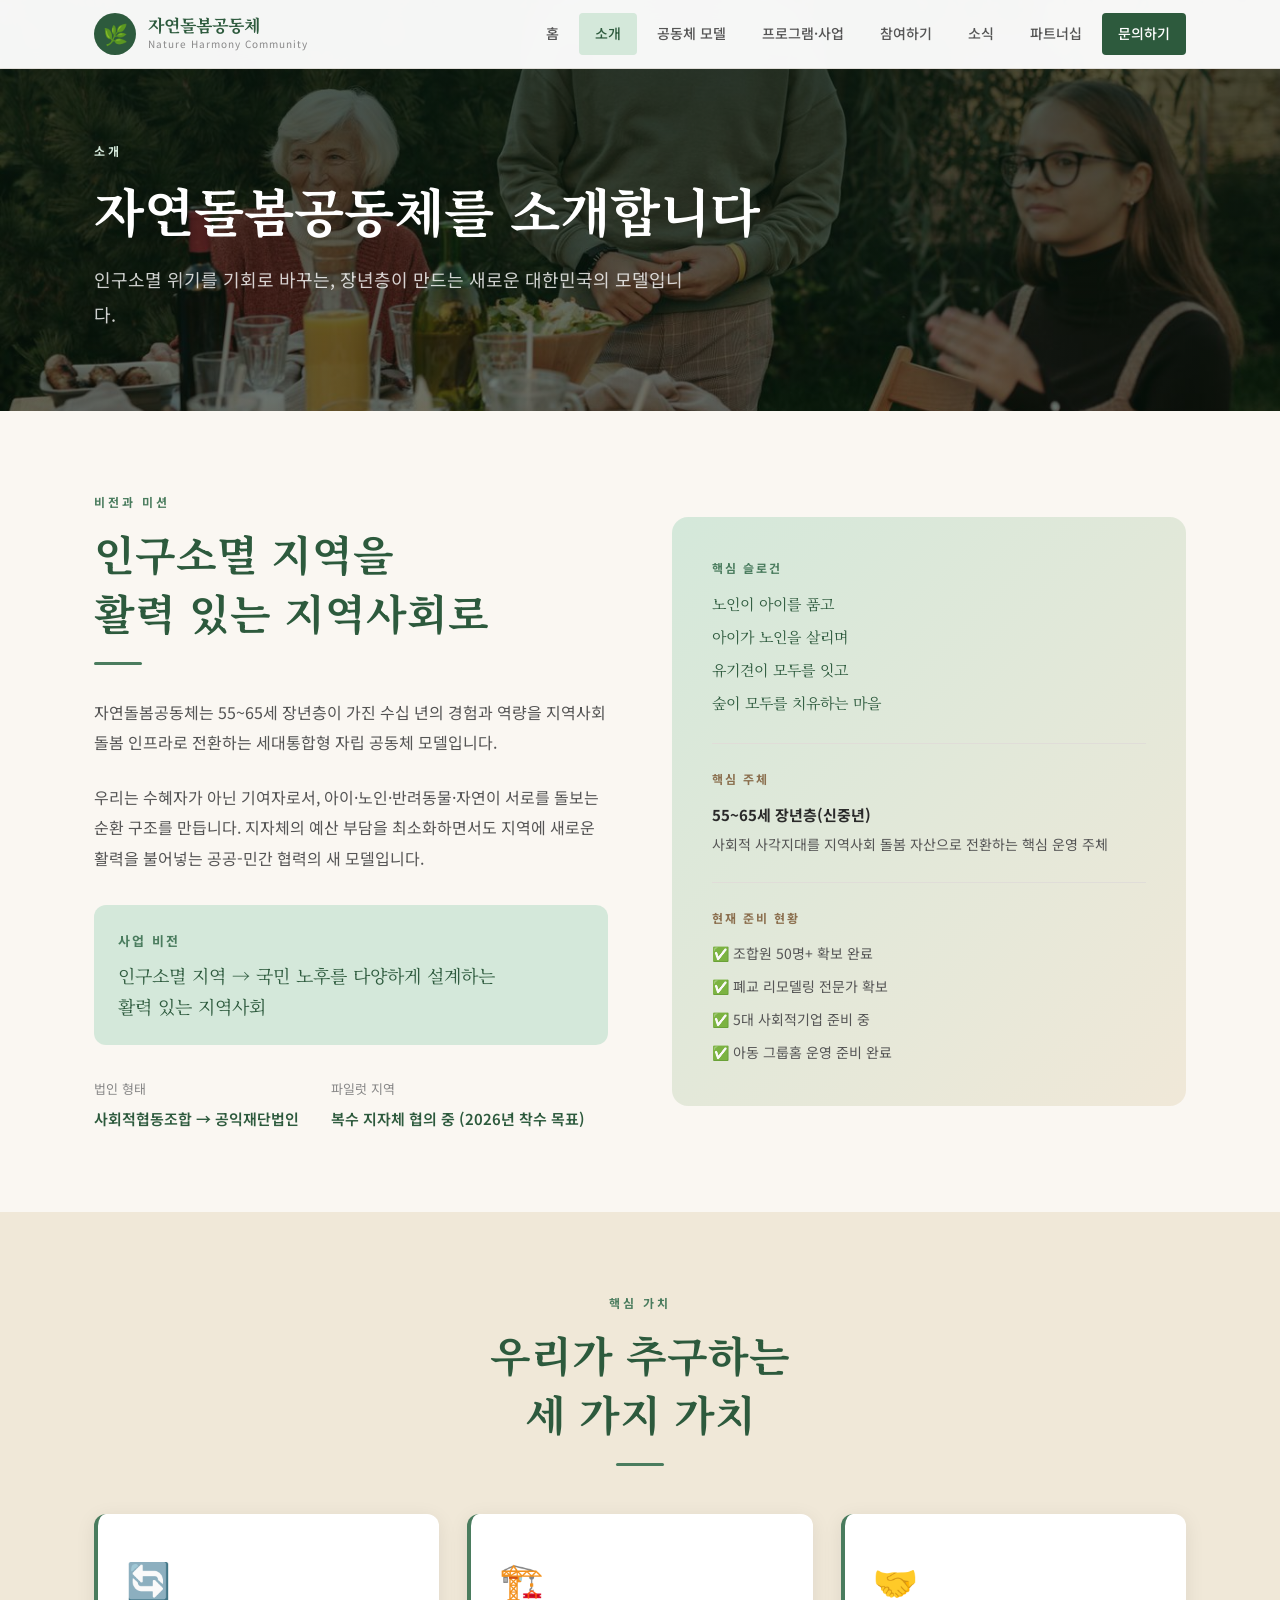
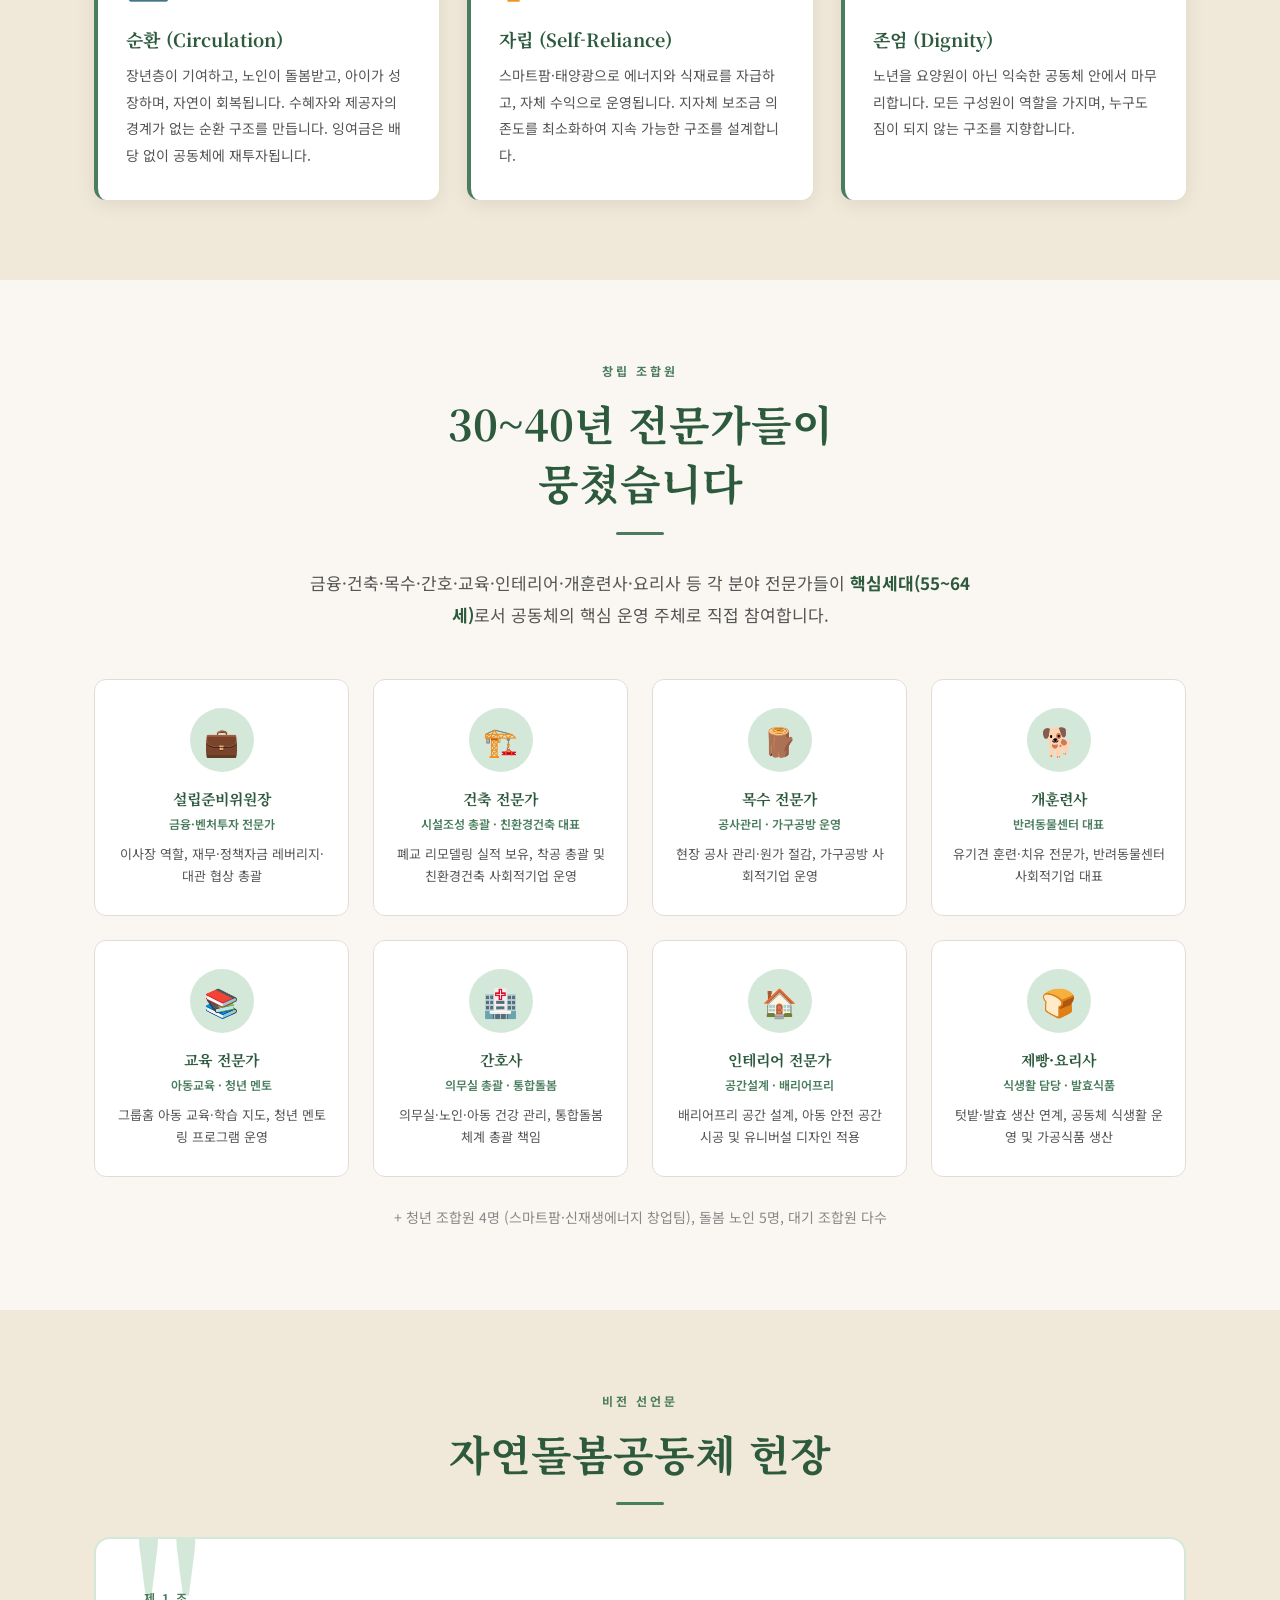
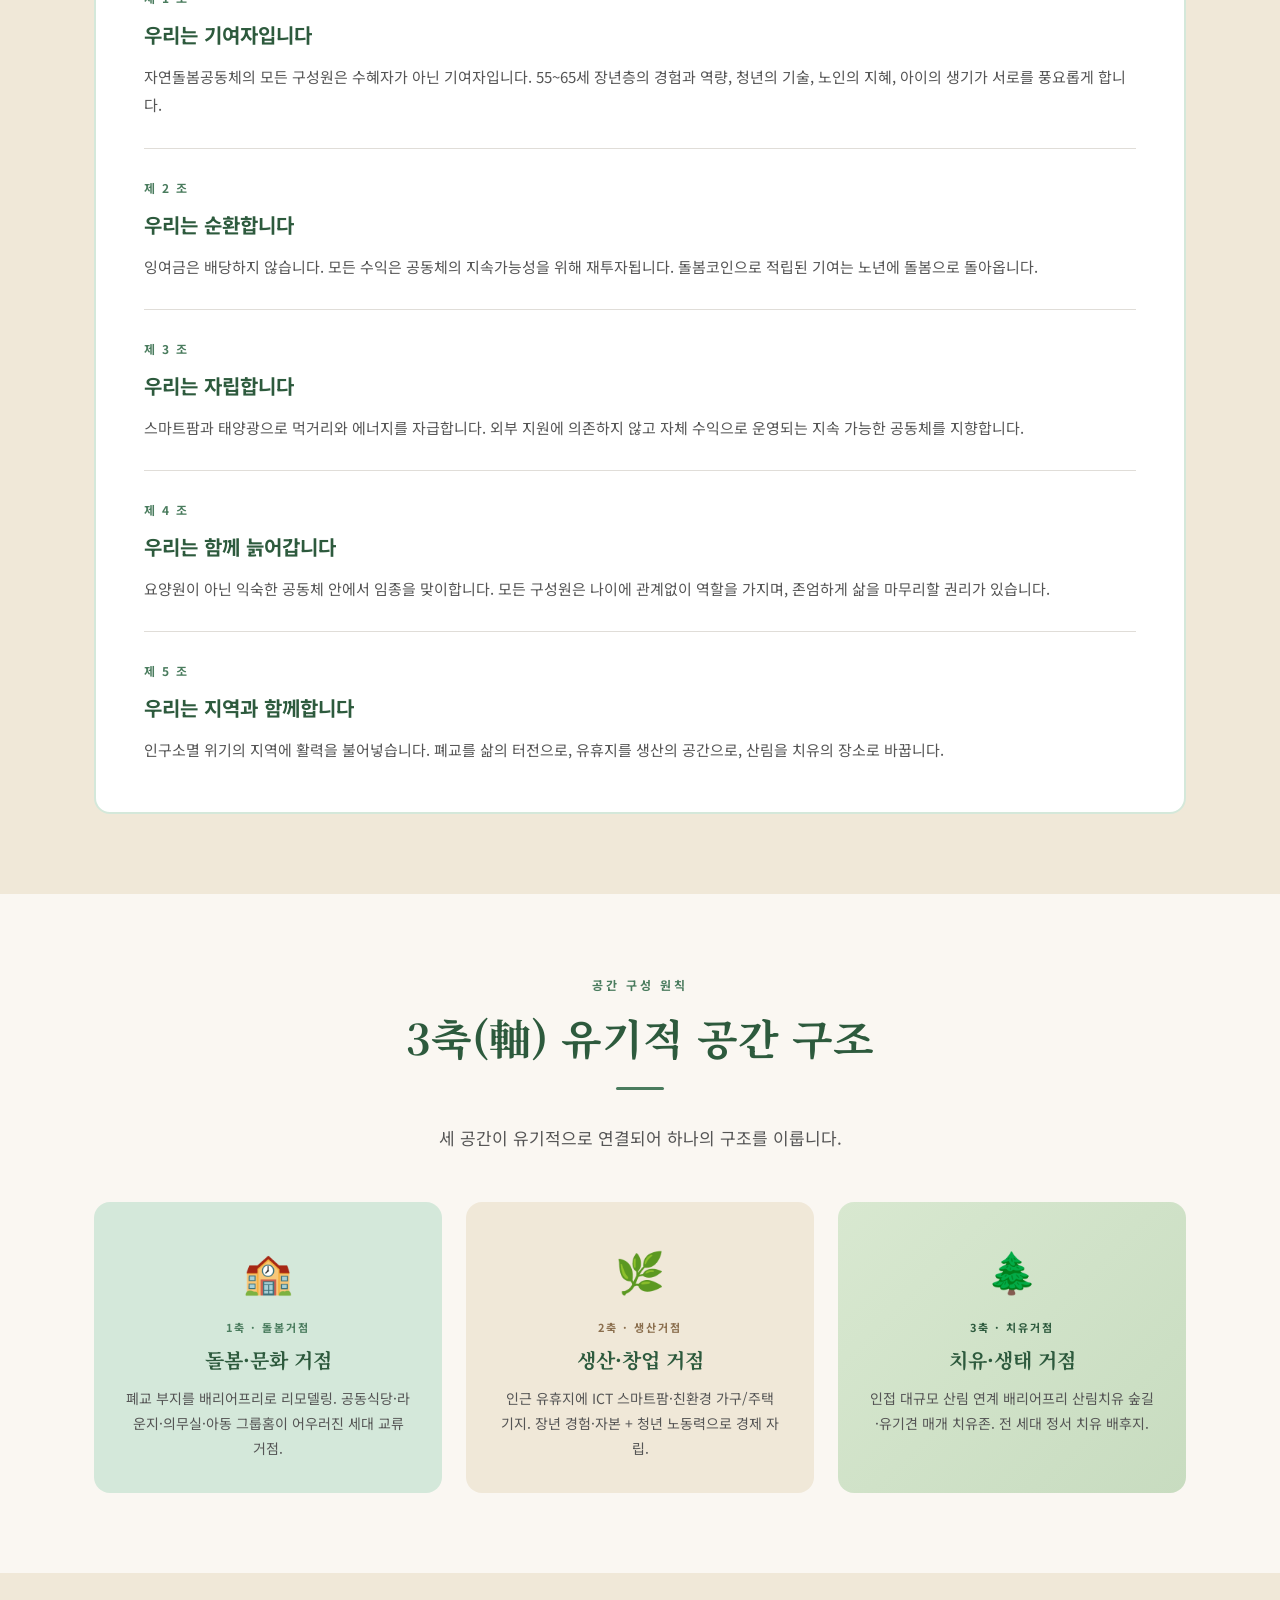
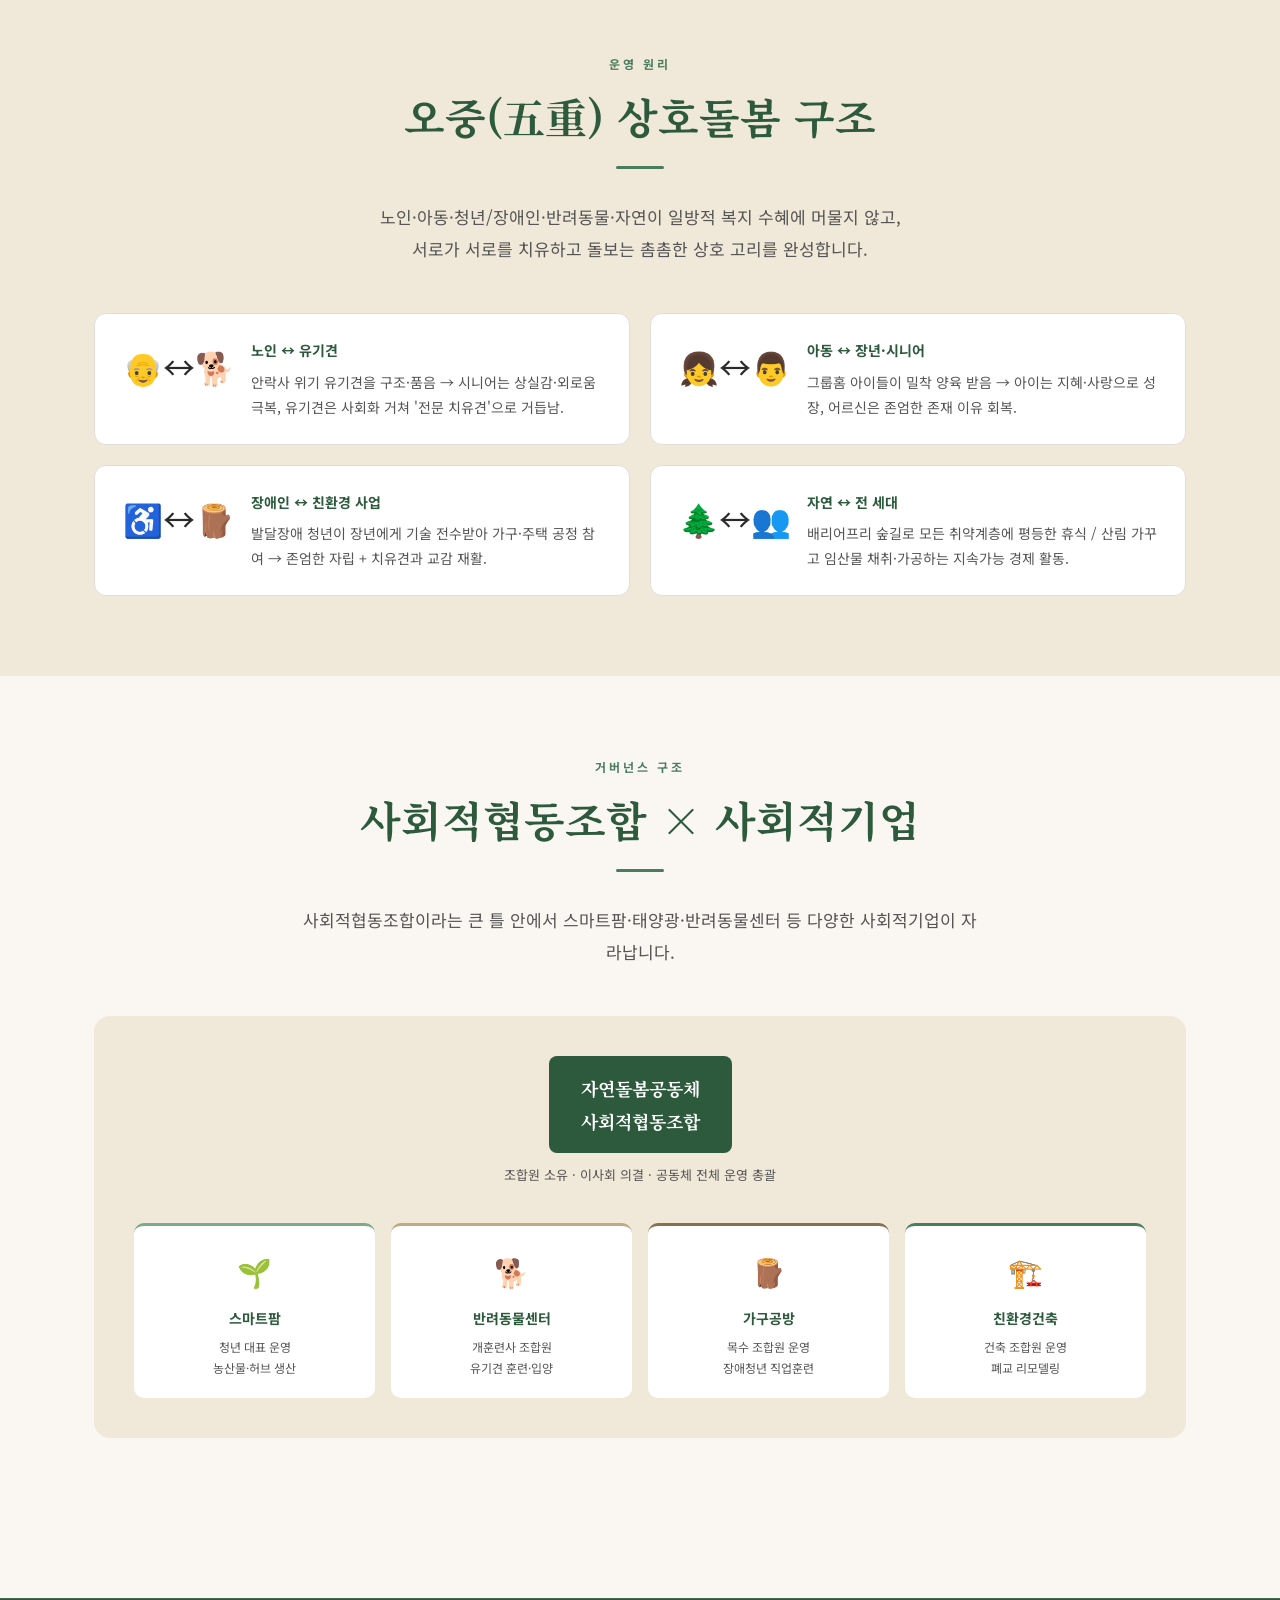
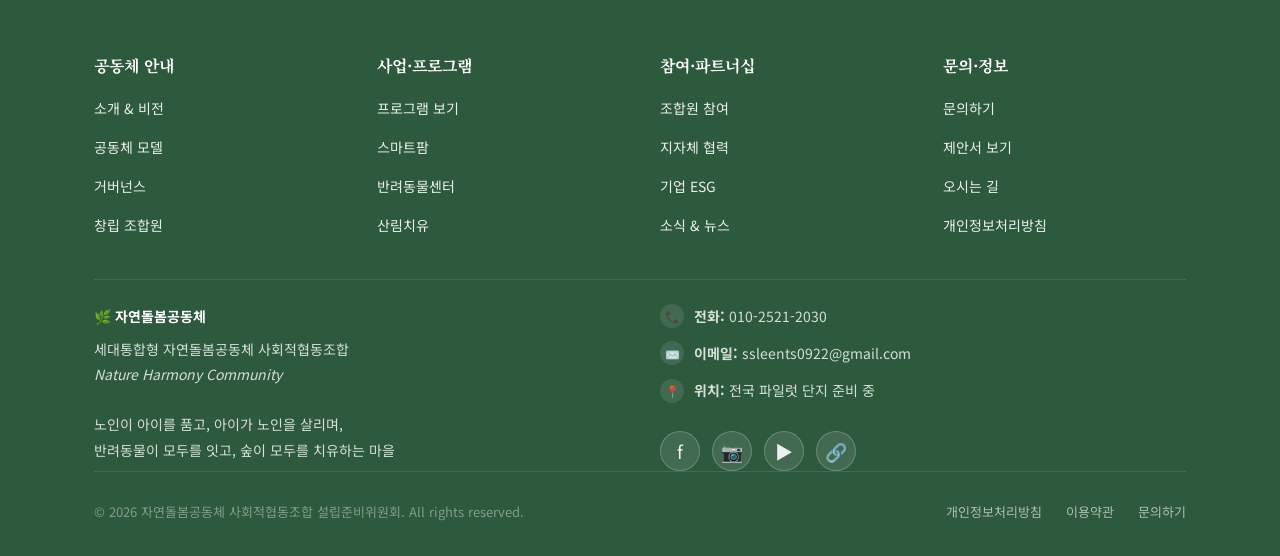
==== commit b13cc664: "디자인/UX 폴리시 반영 및 문서 최신화 — 종합사업계획서 리스크 시나리오, 키움 ESG 임팩트 환산표, 연천군제안서 생활인구 표기 명확화·왜 연천인가 훅, 포천시 지방소멸기금 수" ====
--- a/about.html
+++ b/about.html
@@ -469,38 +469,82 @@
 
 <footer>
   <div class="container">
-    <div class="footer-grid">
-      <div>
-        <div class="footer-logo-main">🌿 자연돌봄공동체</div>
-        <p class="footer-desc">세대통합형 자연돌봄공동체 사회적협동조합<br>Nature Harmony Community<br><br>☎ 010-2521-2030 &nbsp;|&nbsp; ✉ ssleents0922@gmail.com</p>
-      </div>
-      <div class="footer-col">
-        <h4>공동체 안내</h4>
+    <div class="footer-main">
+      <div class="footer-section">
+        <h3>공동체 안내</h3>
         <ul>
-          <li><a href="about.html#vision">비전과 미션</a></li>
+          <li><a href="about.html">소개 &amp; 비전</a></li>
+          <li><a href="community.html">공동체 모델</a></li>
+          <li><a href="about.html#governance">거버넌스</a></li>
           <li><a href="about.html#members">창립 조합원</a></li>
-          <li><a href="about.html#charter">비전 선언문</a></li>
-          <li><a href="about.html#governance">거버넌스</a></li>
         </ul>
       </div>
-      <div class="footer-col">
-        <h4>사업·프로그램</h4>
+      <div class="footer-section">
+        <h3>사업·프로그램</h3>
         <ul>
-          <li><a href="programs.html">5대 사회적기업</a></li>
-          <li><a href="community.html">공동체 모델</a></li>
+          <li><a href="programs.html">프로그램 보기</a></li>
+          <li><a href="programs.html#smartfarm">스마트팜</a></li>
+          <li><a href="programs.html#animals">반려동물센터</a></li>
+          <li><a href="programs.html#forest">산림치유</a></li>
         </ul>
       </div>
-      <div class="footer-col">
-        <h4>참여·문의</h4>
+      <div class="footer-section">
+        <h3>참여·파트너십</h3>
         <ul>
           <li><a href="join.html">조합원 참여</a></li>
+          <li><a href="join.html#local-gov">지자체 협력</a></li>
+          <li><a href="join.html#corporate">기업 ESG</a></li>
+          <li><a href="news.html">소식 &amp; 뉴스</a></li>
+        </ul>
+      </div>
+      <div class="footer-section">
+        <h3>문의·정보</h3>
+        <ul>
           <li><a href="contact.html">문의하기</a></li>
+          <li><a href="proposals.html">제안서 보기</a></li>
+          <li><a href="contact.html#location">오시는 길</a></li>
+          <li><a href="javascript:void(0);">개인정보처리방침</a></li>
         </ul>
       </div>
     </div>
+    
+    <div class="footer-about">
+      <div class="footer-about-text">
+        <strong>🌿 자연돌봄공동체</strong>
+        세대통합형 자연돌봄공동체 사회적협동조합<br>
+        <em>Nature Harmony Community</em><br><br>
+        노인이 아이를 품고, 아이가 노인을 살리며,<br>
+        반려동물이 모두를 잇고, 숲이 모두를 치유하는 마을
+      </div>
+      <div class="footer-contact">
+        <div class="footer-contact-item">
+          <span class="footer-contact-icon">📞</span>
+          <span><strong>전화:</strong> 010-2521-2030</span>
+        </div>
+        <div class="footer-contact-item">
+          <span class="footer-contact-icon">✉️</span>
+          <span><strong>이메일:</strong> ssleents0922@gmail.com</span>
+        </div>
+        <div class="footer-contact-item">
+          <span class="footer-contact-icon">📍</span>
+          <span><strong>위치:</strong> 전국 파일럿 단지 준비 중</span>
+        </div>
+        <div class="footer-social">
+          <a href="javascript:void(0);" class="footer-social-link" title="Facebook" aria-label="Facebook">f</a>
+          <a href="javascript:void(0);" class="footer-social-link" title="Instagram" aria-label="Instagram">📷</a>
+          <a href="javascript:void(0);" class="footer-social-link" title="YouTube" aria-label="YouTube">▶️</a>
+          <a href="javascript:void(0);" class="footer-social-link" title="Naver Blog" aria-label="Naver Blog">🔗</a>
+        </div>
+      </div>
+    </div>
+    
     <div class="footer-bottom">
-      <span>© 2026 자연돌봄공동체 사회적협동조합 설립준비위원회.</span>
-      
+      <div>© 2026 자연돌봄공동체 사회적협동조합 설립준비위원회. All rights reserved.</div>
+      <nav class="footer-bottom-nav">
+        <a href="javascript:void(0);">개인정보처리방침</a>
+        <a href="javascript:void(0);">이용약관</a>
+        <a href="contact.html">문의하기</a>
+      </nav>
     </div>
   </div>
 </footer>
--- a/style.css
+++ b/style.css
@@ -120,45 +120,67 @@
 .btn {
   display: inline-block;
   padding: 14px 32px;
-  border-radius: 4px;
+  border-radius: 6px;
   font-size: 15px;
   font-weight: 500;
   cursor: pointer;
-  transition: all 0.25s;
+  transition: all 0.3s cubic-bezier(0.4, 0, 0.2, 1);
   font-family: 'Noto Sans KR', sans-serif;
   border: none;
   letter-spacing: 0.5px;
+  position: relative;
+  overflow: hidden;
+}
+
+.btn:focus-visible {
+  outline: 2px solid var(--green-mid);
+  outline-offset: 2px;
+}
+
+.btn:active {
+  transform: scale(0.98);
 }
 
 .btn-primary {
   background: var(--green-deep);
   color: var(--white);
+  box-shadow: 0 4px 12px rgba(45,90,61,0.2);
 }
 
 .btn-primary:hover {
   background: var(--green-mid);
-  transform: translateY(-1px);
-  box-shadow: 0 6px 20px rgba(45,90,61,0.3);
+  transform: translateY(-2px);
+  box-shadow: 0 8px 24px rgba(45,90,61,0.35);
+}
+
+.btn-primary:active {
+  box-shadow: 0 2px 8px rgba(45,90,61,0.25);
 }
 
 .btn-outline {
   background: transparent;
   color: var(--green-deep);
   border: 2px solid var(--green-deep);
+  transition: all 0.3s cubic-bezier(0.4, 0, 0.2, 1);
 }
 
 .btn-outline:hover {
   background: var(--green-deep);
   color: var(--white);
+  box-shadow: 0 8px 24px rgba(45,90,61,0.25);
+  transform: translateY(-2px);
 }
 
 .btn-white {
   background: var(--white);
   color: var(--green-deep);
+  box-shadow: 0 4px 12px rgba(0,0,0,0.1);
 }
 
 .btn-white:hover {
   background: var(--green-pale);
+  box-shadow: 0 6px 20px rgba(0,0,0,0.15);
+  transform: translateY(-2px);
 }
 
 /* ===== 네비게이션 ===== */
@@ -404,16 +426,17 @@
   margin: -32px -24px 20px;
   width: calc(100% + 48px);
   overflow: hidden;
+  border-radius: 6px;
 }
 .vision-card-img img {
   width: 100%;
   height: 100%;
   object-fit: cover;
   display: block;
-  transition: transform 0.4s;
+  transition: transform 0.5s cubic-bezier(0.4, 0, 0.2, 1);
 }
 .vision-card:hover .vision-card-img img {
-  transform: scale(1.05);
+  transform: scale(1.08);
 }
 
 .vision-card {
@@ -422,9 +445,10 @@
   padding: 32px 24px;
   text-align: center;
   border: 1px solid var(--border);
-  transition: all 0.3s;
+  transition: all 0.4s cubic-bezier(0.4, 0, 0.2, 1);
   position: relative;
   overflow: hidden;
+  box-shadow: 0 2px 8px rgba(0,0,0,0.06);
 }
 
 .vision-card::before {
@@ -434,12 +458,19 @@
   height: 4px;
   background: var(--green-mid);
   transform: scaleX(0);
-  transition: transform 0.3s;
+  transform-origin: left;
+  transition: transform 0.4s cubic-bezier(0.4, 0, 0.2, 1);
 }
 
 .vision-card:hover {
-  transform: translateY(-4px);
-  box-shadow: 0 12px 40px var(--shadow-mid);
+  transform: translateY(-8px);
+  box-shadow: 0 16px 48px rgba(45,90,61,0.15);
+  border-color: var(--green-light);
+}
+
+.vision-card:focus-within {
+  outline: 2px solid var(--green-mid);
+  outline-offset: 2px;
 }
 
 .vision-card:hover::before {
@@ -449,6 +480,11 @@
 .vision-icon {
   font-size: 40px;
   margin-bottom: 16px;
+  transition: transform 0.3s;
+}
+
+.vision-card:hover .vision-icon {
+  transform: scale(1.1) rotate(5deg);
 }
 
 .vision-card h3 {
@@ -456,6 +492,11 @@
   font-weight: 700;
   color: var(--green-deep);
   margin-bottom: 10px;
+  transition: color 0.3s;
+}
+
+.vision-card:hover h3 {
+  color: var(--green-mid);
 }
 
 .vision-card p {
@@ -617,12 +658,19 @@
   border-radius: 12px;
   overflow: hidden;
   border: 1px solid var(--border);
-  transition: all 0.3s;
+  transition: all 0.4s cubic-bezier(0.4, 0, 0.2, 1);
+  box-shadow: 0 2px 8px rgba(0,0,0,0.06);
 }
 
 .program-card:hover {
-  transform: translateY(-4px);
-  box-shadow: 0 16px 48px var(--shadow-mid);
+  transform: translateY(-8px);
+  box-shadow: 0 20px 48px rgba(0,0,0,0.12);
+  border-color: var(--green-light);
+}
+
+.program-card:focus-within {
+  outline: 2px solid var(--green-mid);
+  outline-offset: 2px;
 }
 
 .program-card-header {
@@ -632,6 +680,11 @@
   justify-content: center;
   font-size: 56px;
   position: relative;
+  transition: transform 0.4s;
+}
+
+.program-card:hover .program-card-header {
+  transform: scale(1.05);
 }
 
 .program-card-header.green  { background: linear-gradient(135deg, var(--green-pale), #b8d9c4); }
@@ -642,13 +695,18 @@
 .program-card-header.sun    { background: linear-gradient(135deg, #f8ecc8, #f0d890); }
 
 .program-card-body {
-  padding: 24px;
+  padding: 28px;
 }
 
 .program-card-body h3 {
   font-size: 18px;
   color: var(--green-deep);
   margin-bottom: 10px;
+  transition: color 0.3s;
+}
+
+.program-card:hover .program-card-body h3 {
+  color: var(--green-mid);
 }
 
 .program-card-body p {
@@ -662,10 +720,16 @@
   display: inline-block;
   background: var(--green-pale);
   color: var(--green-deep);
-  padding: 4px 12px;
+  padding: 6px 14px;
   border-radius: 20px;
   font-size: 12px;
   font-weight: 600;
+  transition: all 0.3s;
+}
+
+.program-card:hover .program-badge {
+  background: var(--green-deep);
+  color: var(--white);
 }
 
 /* ===== 수치 섹션 ===== */
@@ -719,25 +783,41 @@
   border-radius: 12px;
   padding: 40px 32px;
   border: 2px solid var(--border);
-  transition: all 0.3s;
+  transition: all 0.4s cubic-bezier(0.4, 0, 0.2, 1);
   text-align: center;
+  box-shadow: 0 2px 8px rgba(0,0,0,0.06);
 }
 
 .join-card:hover {
   border-color: var(--green-mid);
-  box-shadow: 0 12px 40px var(--shadow);
-  transform: translateY(-4px);
+  box-shadow: 0 16px 48px rgba(45,90,61,0.15);
+  transform: translateY(-6px);
+}
+
+.join-card:focus-within {
+  outline: 2px solid var(--green-mid);
+  outline-offset: 2px;
 }
 
 .join-card-icon {
   font-size: 48px;
   margin-bottom: 20px;
+  transition: transform 0.4s cubic-bezier(0.4, 0, 0.2, 1);
+}
+
+.join-card:hover .join-card-icon {
+  transform: scale(1.2) rotate(-5deg);
 }
 
 .join-card h3 {
   font-size: 20px;
   color: var(--green-deep);
   margin-bottom: 12px;
+  transition: color 0.3s;
+}
+
+.join-card:hover h3 {
+  color: var(--green-mid);
 }
 
 .join-card p {
@@ -833,6 +913,445 @@
   padding-right: 12px;
   margin: 0 -12px;
   border-radius: 4px;
+}
+
+/* ===== 애니메이션 ===== */
+@keyframes fadeInUp {
+  from {
+    opacity: 0;
+    transform: translateY(20px);
+  }
+  to {
+    opacity: 1;
+    transform: translateY(0);
+  }
+}
+
+@keyframes fadeInScale {
+  from {
+    opacity: 0;
+    transform: scale(0.95);
+  }
+  to {
+    opacity: 1;
+    transform: scale(1);
+  }
+}
+
+@keyframes slideInRight {
+  from {
+    opacity: 0;
+    transform: translateX(-20px);
+  }
+  to {
+    opacity: 1;
+    transform: translateX(0);
+  }
+}
+
+.fade-in {
+  opacity: 0;
+  animation: fadeInUp 0.8s ease-out forwards;
+}
+
+.fade-in.stagger-1 { animation-delay: 0.1s; }
+.fade-in.stagger-2 { animation-delay: 0.2s; }
+.fade-in.stagger-3 { animation-delay: 0.3s; }
+.fade-in.stagger-4 { animation-delay: 0.4s; }
+.fade-in.stagger-5 { animation-delay: 0.5s; }
+.fade-in.stagger-6 { animation-delay: 0.6s; }
+
+/* ===== 접근성 ===== */
+@media (prefers-reduced-motion: reduce) {
+  *,
+  *::before,
+  *::after {
+    animation-duration: 0.01ms !important;
+    animation-iteration-count: 1 !important;
+    transition-duration: 0.01ms !important;
+    scroll-behavior: auto !important;
+  }
+}
+
+/* 포커스 스타일 개선 */
+:focus {
+  outline: 2px solid var(--green-mid);
+  outline-offset: 2px;
+}
+
+a:focus-visible,
+button:focus-visible,
+input:focus-visible,
+select:focus-visible,
+textarea:focus-visible {
+  outline: 2px solid var(--green-mid);
+  outline-offset: 2px;
+}
+
+/* 스킵 링크 */
+.skip-link {
+  position: absolute;
+  top: -40px;
+  left: 0;
+  background: var(--green-deep);
+  color: var(--white);
+  padding: 8px 16px;
+  text-decoration: none;
+  z-index: 100;
+  border-radius: 0 0 4px 0;
+}
+
+.skip-link:focus {
+  top: 0;
+}
+
+/* ===== 반응형 디자인 개선 ===== */
+@media (max-width: 1024px) {
+  .vision-grid {
+    grid-template-columns: repeat(3, 1fr);
+  }
+  
+  .programs-grid {
+    grid-template-columns: repeat(2, 1fr);
+  }
+  
+  .join-grid {
+    grid-template-columns: repeat(2, 1fr);
+  }
+  
+  .lifecycle-grid {
+    grid-template-columns: repeat(2, 1fr);
+  }
+  
+  .stats-grid {
+    grid-template-columns: repeat(2, 1fr);
+  }
+}
+
+@media (max-width: 768px) {
+  .vision-grid {
+    grid-template-columns: repeat(2, 1fr);
+    gap: 16px;
+  }
+  
+  .programs-grid {
+    grid-template-columns: 1fr;
+  }
+  
+  .join-grid {
+    grid-template-columns: 1fr;
+  }
+  
+  .lifecycle-grid {
+    grid-template-columns: 1fr;
+  }
+  
+  .stats-grid {
+    grid-template-columns: 1fr;
+  }
+  
+  .contact-grid {
+    grid-template-columns: 1fr;
+    gap: 32px;
+  }
+  
+  .intro-grid {
+    grid-template-columns: 1fr;
+    gap: 32px;
+  }
+  
+  .btn {
+    padding: 12px 24px;
+    font-size: 14px;
+  }
+  
+  .hero-buttons {
+    flex-direction: column;
+    gap: 12px;
+  }
+  
+  .hero-buttons .btn {
+    width: 100%;
+    text-align: center;
+  }
+  
+  .section {
+    padding: 60px 0;
+  }
+  
+  .nav-menu {
+    position: fixed;
+    left: -100%;
+    top: 68px;
+    flex-direction: column;
+    background: var(--white);
+    width: 100%;
+    text-align: center;
+    transition: 0.3s;
+    box-shadow: 0 10px 27px var(--shadow-mid);
+    padding: 20px 0;
+  }
+  
+  .nav-menu.active {
+    left: 0;
+  }
+  
+  .nav-toggle {
+    display: flex;
+  }
+  
+  .nav-toggle.active span:nth-child(1) {
+    transform: rotate(-45deg) translate(-8px, 8px);
+  }
+  
+  .nav-toggle.active span:nth-child(2) {
+    opacity: 0;
+  }
+  
+  .nav-toggle.active span:nth-child(3) {
+    transform: rotate(45deg) translate(-7px, -7px);
+  }
+}
+
+@media (max-width: 480px) {
+  .vision-grid {
+    grid-template-columns: 1fr;
+  }
+  
+  .hero-title {
+    font-size: 24px;
+  }
+  
+  .hero-desc {
+    font-size: 15px;
+  }
+  
+  .hero-stats {
+    flex-direction: column;
+    gap: 24px;
+  }
+  
+  .section-title {
+    font-size: 24px;
+  }
+  
+  .stat-num {
+    font-size: 32px;
+  }
+  
+  .program-card-header {
+    font-size: 40px;
+    height: 120px;
+  }
+  
+  .join-card {
+    padding: 28px 20px;
+  }
+  
+  .join-card h3 {
+    font-size: 18px;
+  }
+  
+  .container {
+    padding: 0 16px;
+  }
+}
+
+/* ===== 터치 친화적 UI ===== */
+@media (hover: none) and (pointer: coarse) {
+  .btn,
+  .vision-card,
+  .program-card,
+  .join-card {
+    padding-bottom: calc(var(--padding-bottom, 0) + 10px);
+  }
+  
+  .vision-card:hover,
+  .program-card:hover,
+  .join-card:hover {
+    transform: none;
+  }
+}
+
+/* ===== 푸터 ===== */
+footer {
+  background: var(--green-deep);
+  color: rgba(255,255,255,0.85);
+  padding: 60px 0 20px;
+  margin-top: 80px;
+  border-top: 1px solid rgba(255,255,255,0.1);
+}
+
+footer a {
+  color: rgba(255,255,255,0.9);
+  transition: color 0.3s;
+}
+
+footer a:hover {
+  color: var(--green-pale);
+  text-decoration: underline;
+}
+
+.footer-main {
+  display: grid;
+  grid-template-columns: repeat(4, 1fr);
+  gap: 40px;
+  margin-bottom: 40px;
+}
+
+.footer-section h3 {
+  font-size: 16px;
+  font-weight: 700;
+  color: var(--white);
+  margin-bottom: 16px;
+}
+
+.footer-section ul {
+  list-style: none;
+  display: flex;
+  flex-direction: column;
+  gap: 10px;
+}
+
+.footer-section a {
+  font-size: 14px;
+  display: inline-flex;
+  align-items: center;
+  gap: 6px;
+}
+
+.footer-section a:focus-visible {
+  outline: 2px solid var(--green-pale);
+  outline-offset: 2px;
+  border-radius: 2px;
+}
+
+.footer-about {
+  grid-column: 1 / -1;
+  padding: 24px 0 0;
+  border-top: 1px solid rgba(255,255,255,0.1);
+  display: grid;
+  grid-template-columns: 1fr 1fr;
+  gap: 40px;
+}
+
+.footer-about-text {
+  font-size: 14px;
+  line-height: 1.8;
+  color: rgba(255,255,255,0.8);
+}
+
+.footer-about-text strong {
+  color: var(--white);
+  display: block;
+  margin-bottom: 8px;
+}
+
+.footer-contact {
+  display: flex;
+  flex-direction: column;
+  gap: 12px;
+}
+
+.footer-contact-item {
+  display: flex;
+  align-items: center;
+  gap: 10px;
+  font-size: 14px;
+}
+
+.footer-contact-icon {
+  width: 24px;
+  height: 24px;
+  background: rgba(255,255,255,0.1);
+  border-radius: 50%;
+  display: flex;
+  align-items: center;
+  justify-content: center;
+  font-size: 12px;
+  flex-shrink: 0;
+}
+
+.footer-social {
+  display: flex;
+  gap: 12px;
+  margin-top: 16px;
+}
+
+.footer-social-link {
+  width: 40px;
+  height: 40px;
+  background: rgba(255,255,255,0.1);
+  border-radius: 50%;
+  display: flex;
+  align-items: center;
+  justify-content: center;
+  font-size: 18px;
+  transition: all 0.3s;
+  border: 1px solid rgba(255,255,255,0.2);
+}
+
+.footer-social-link:hover {
+  background: var(--green-pale);
+  color: var(--green-deep);
+  transform: translateY(-2px);
+}
+
+.footer-bottom {
+  border-top: 1px solid rgba(255,255,255,0.1);
+  padding-top: 24px;
+  display: grid;
+  grid-template-columns: 1fr 1fr;
+  gap: 24px;
+  align-items: center;
+  font-size: 13px;
+  color: rgba(255,255,255,0.6);
+}
+
+.footer-bottom a {
+  color: rgba(255,255,255,0.6);
+}
+
+.footer-bottom-nav {
+  display: flex;
+  gap: 24px;
+  justify-content: flex-end;
+}
+
+@media (max-width: 1024px) {
+  .footer-main {
+    grid-template-columns: repeat(2, 1fr);
+    gap: 30px;
+  }
+}
+
+@media (max-width: 768px) {
+  footer {
+    padding: 48px 0 16px;
+    margin-top: 60px;
+  }
+  
+  .footer-main {
+    grid-template-columns: 1fr;
+    gap: 24px;
+  }
+  
+  .footer-about {
+    grid-template-columns: 1fr;
+    gap: 24px;
+    padding-top: 24px;
+  }
+  
+  .footer-bottom {
+    grid-template-columns: 1fr;
+    gap: 16px;
+  }
+  
+  .footer-bottom-nav {
+    flex-direction: column;
+    gap: 12px;
+    justify-content: flex-start;
+  }
 }
 
 .notice-badge {
